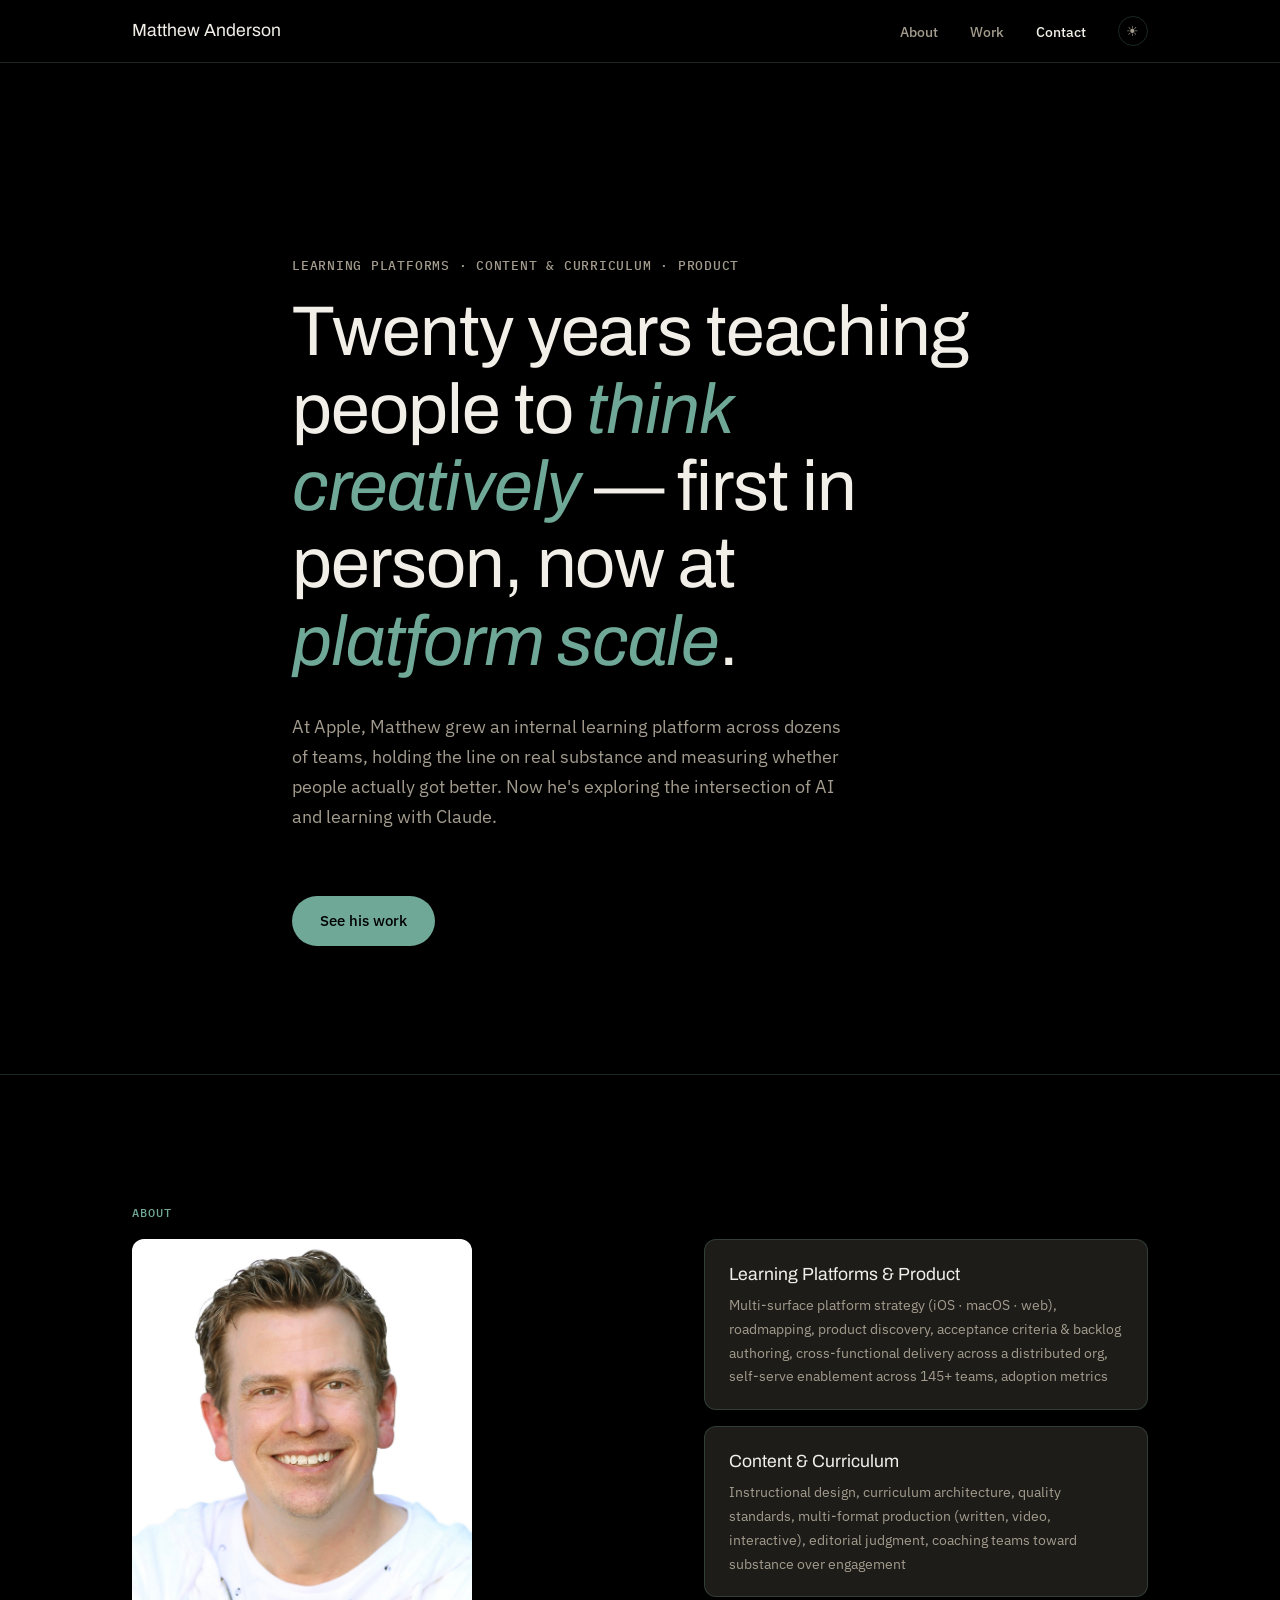
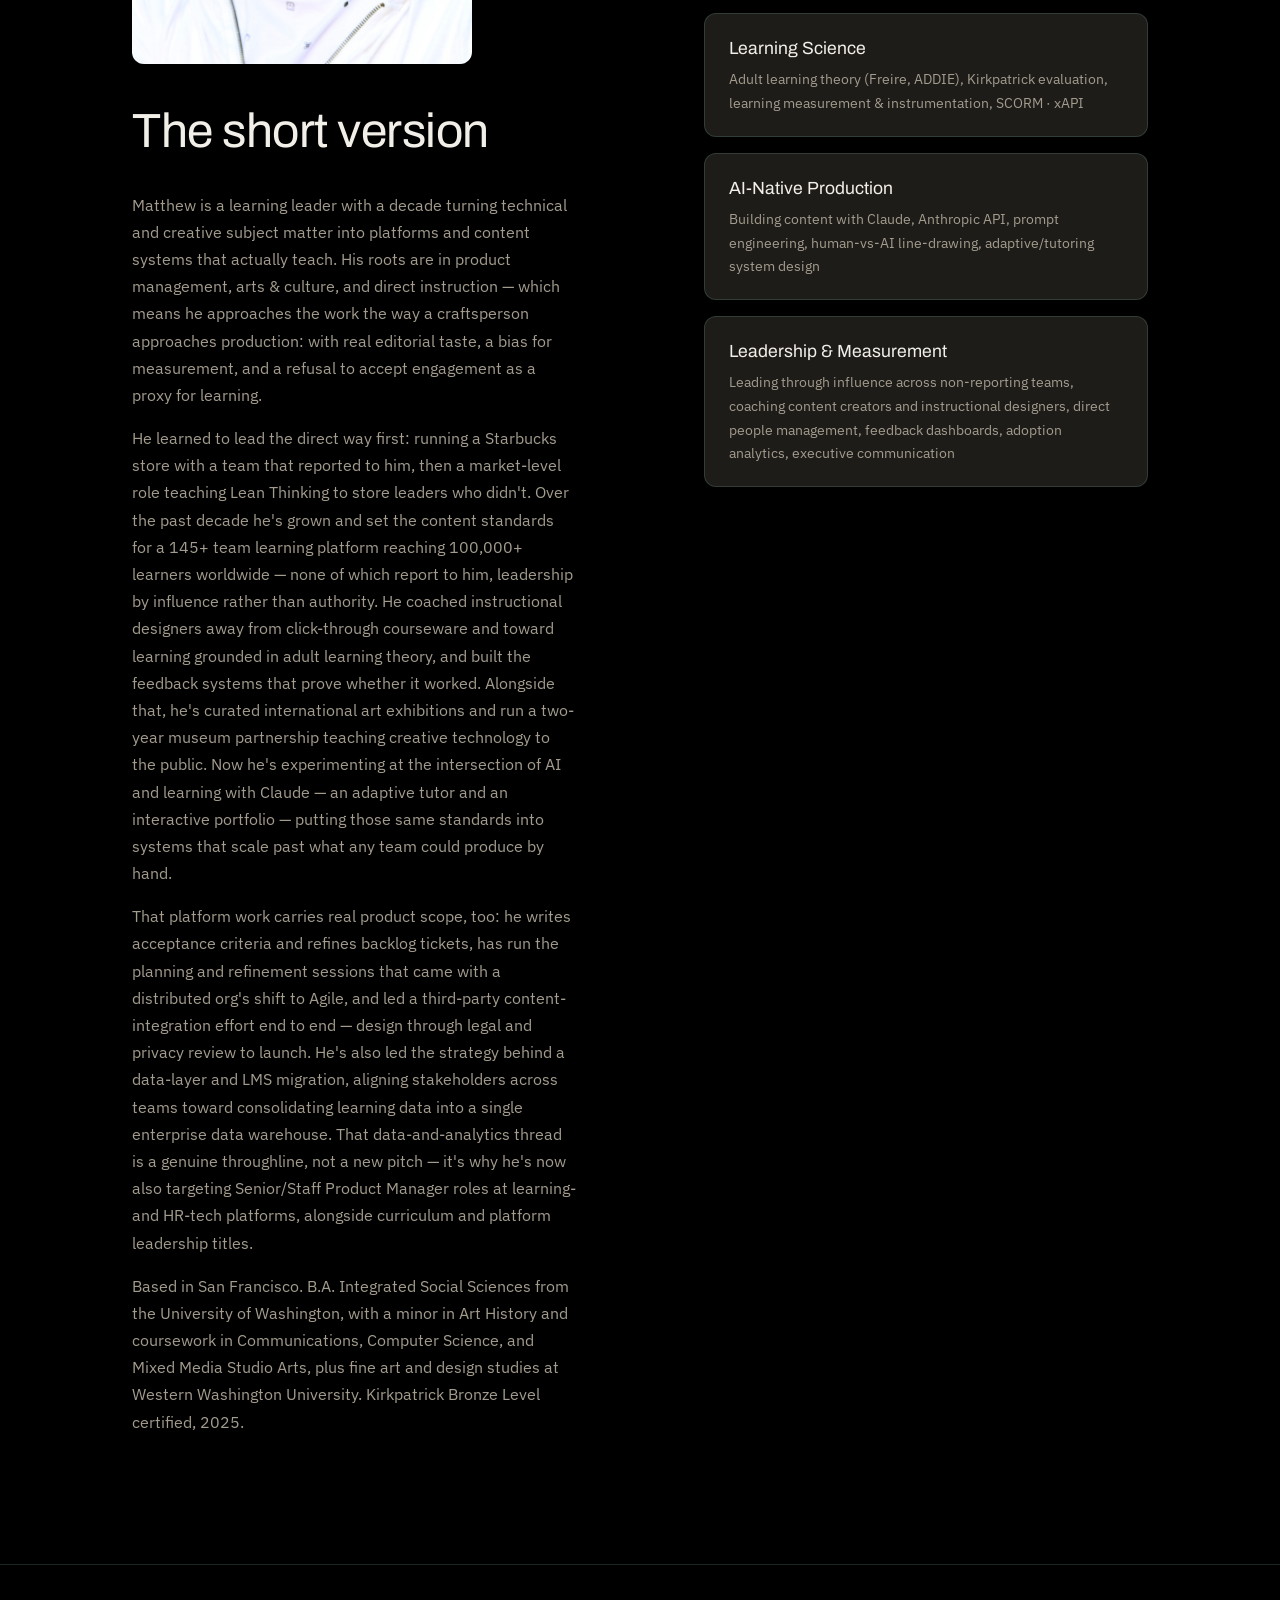
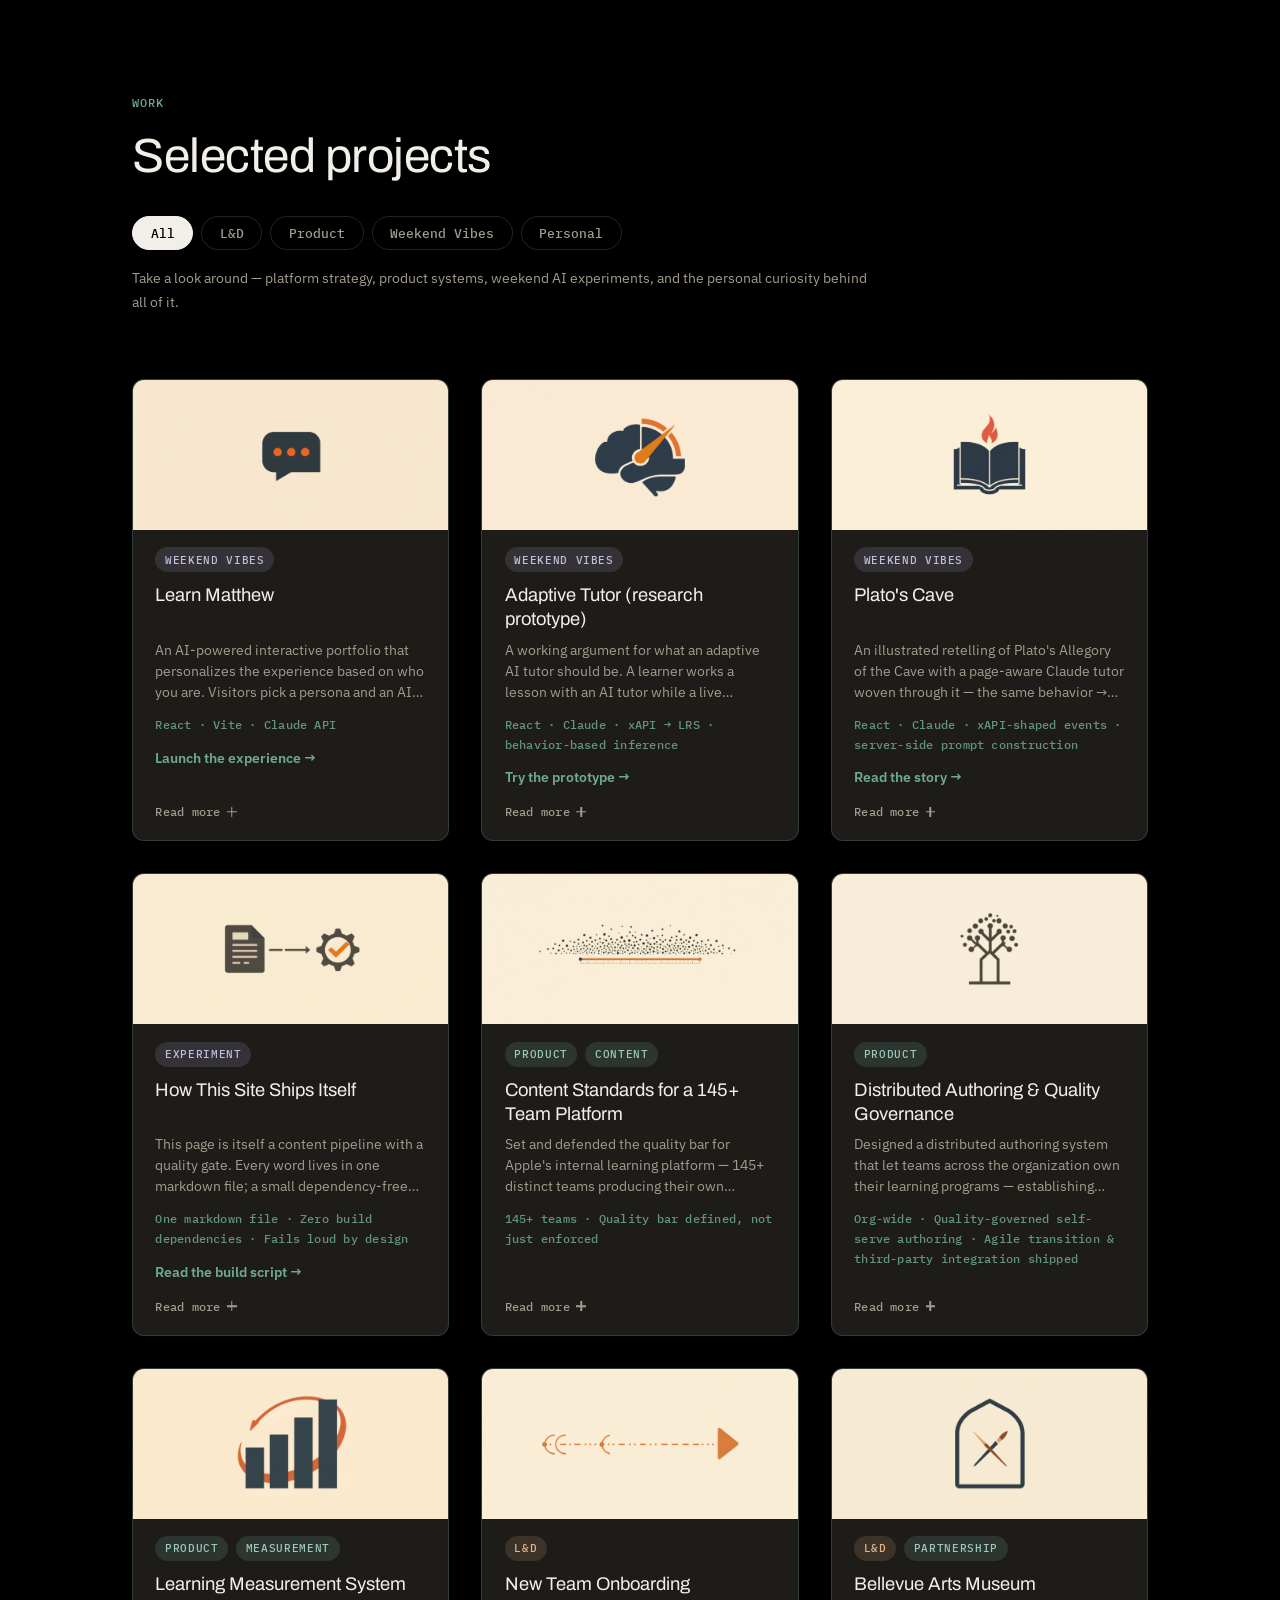
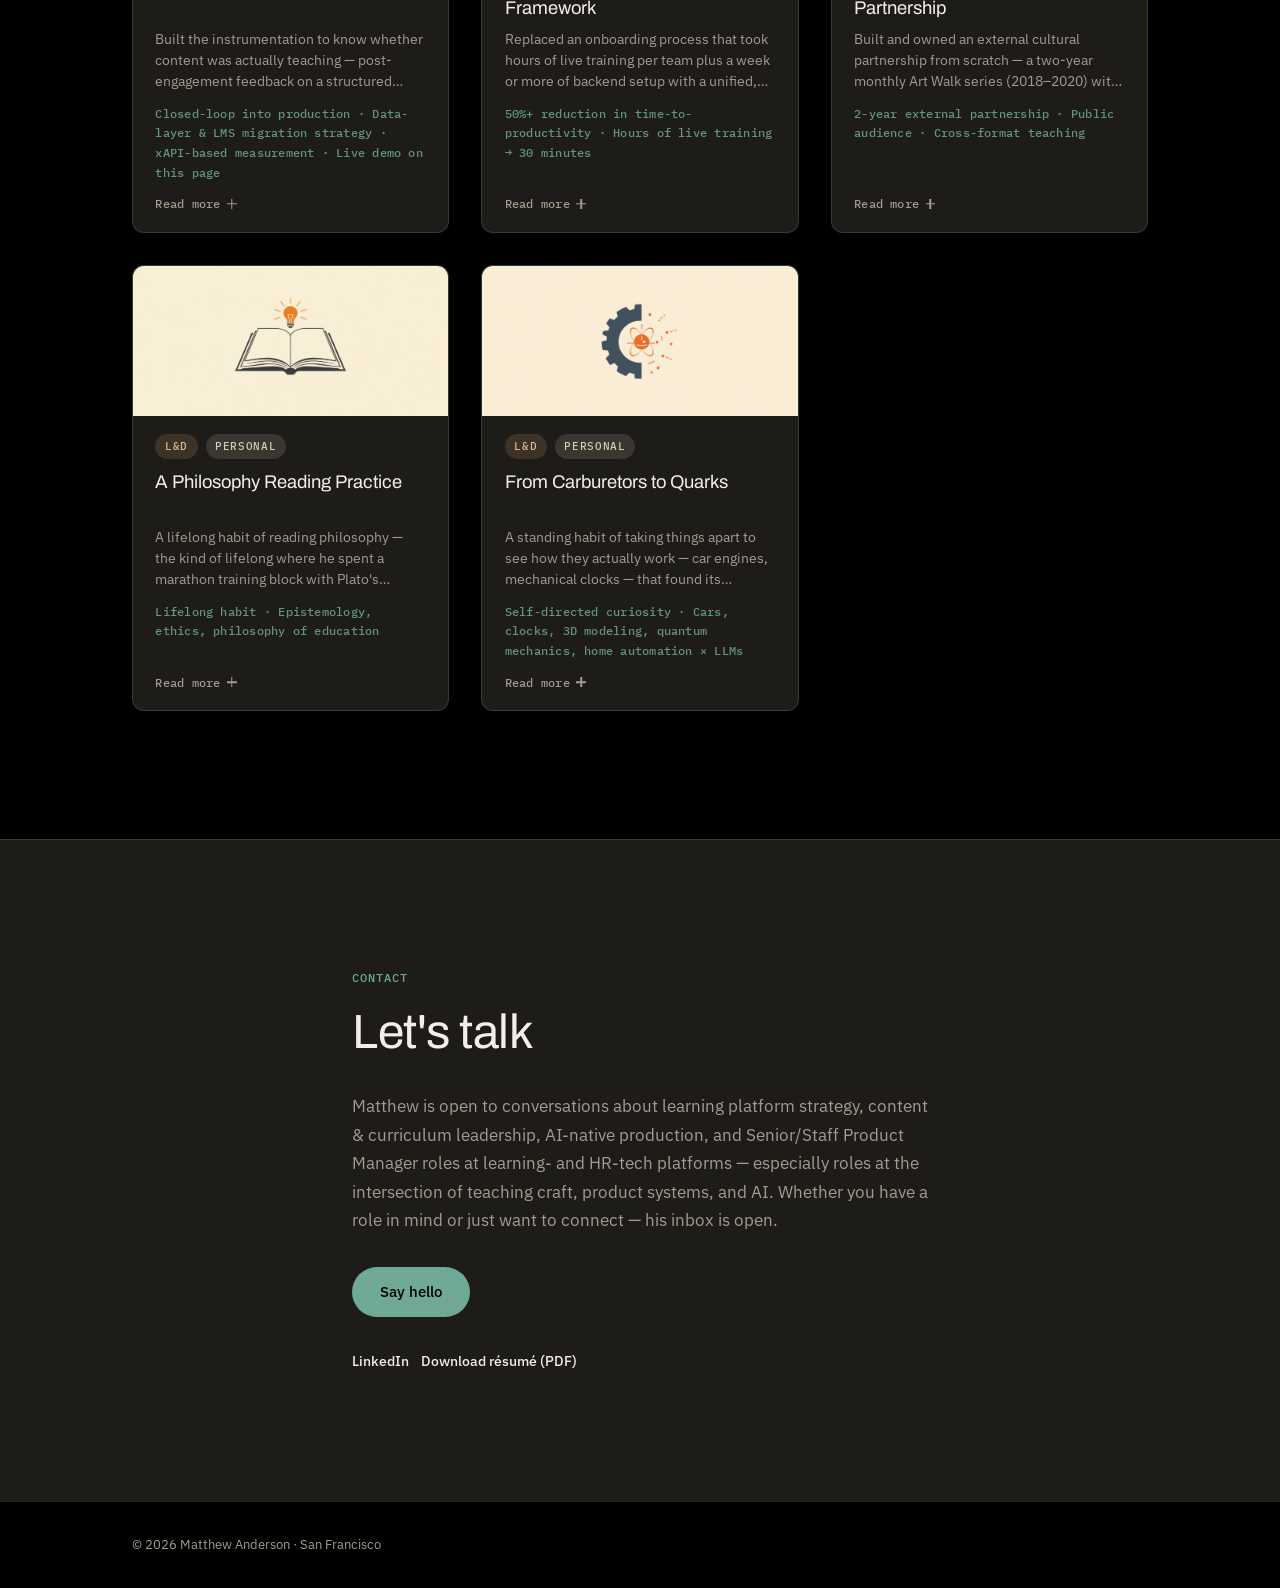
==== index.html @ 6997e735 "Add Product pivot framing and verified performance-review accomplishments to site copy" ====
<!DOCTYPE html>
<!-- GENERATED FILE — do not edit index.html directly. Edit content.md and the build regenerates this. -->
<html lang="en">
<head>
  <meta charset="UTF-8" />
  <meta name="viewport" content="width=device-width, initial-scale=1.0" />
  <title>Matthew Anderson — Learning Platforms &amp; Content Leader</title>
  <meta name="description" content="Portfolio of Matthew Anderson — a learning leader who builds the platforms, content standards, and AI-native systems that make organizational learning actually work, and measures whether people actually got better." />
  <link rel="preconnect" href="https://fonts.googleapis.com" />
  <link rel="preconnect" href="https://fonts.gstatic.com" crossorigin />
  <link href="https://fonts.googleapis.com/css2?family=Archivo:wght@400;700&family=IBM+Plex+Sans:wght@400;500&family=IBM+Plex+Mono:wght@500;600&display=swap" rel="stylesheet" />
  <link rel="stylesheet" href="css/style.css" />
  <script>
    // Blocking, before first paint — avoids a flash of the wrong theme. Dark is
    // the default; only switches to light if the visitor has explicitly chosen it before.
    (function () {
      var saved = localStorage.getItem('theme');
      if (saved === 'light') document.documentElement.setAttribute('data-theme', 'light');
    })();
  </script>
</head>
<body>

  <!-- NAV -->
  <header class="nav-wrapper">
    <nav class="nav container" aria-label="Main navigation">
      <a href="#" class="nav-logo">Matthew Anderson</a>
      <ul class="nav-links" role="list">
        <li><a href="#about">About</a></li>
        <li><a href="#work">Work</a></li>
        <li><a href="#contact">Contact</a></li>
        <li><button type="button" id="theme-toggle" class="theme-toggle" aria-label="Switch to light mode">☀</button></li>
      </ul>
    </nav>
  </header>

  <main>

    <!-- HERO -->
    <section class="hero" aria-labelledby="hero-heading">
      <div class="container hero-inner">
        <p class="hero-eyebrow">Learning Platforms · Content &amp; Curriculum · Product</p>
        <h1 id="hero-heading" class="hero-heading">
          Twenty years teaching people to <em>think creatively</em> — first in person, now at <em>platform scale</em>.
        </h1>
        <p class="hero-sub">
          At Apple, Matthew grew an internal learning platform across dozens of teams, holding the line on real substance and measuring whether people actually got better. Now he's exploring the intersection of AI and learning with Claude.
        </p>
        <a href="#work" class="btn">See his work</a>
      </div>
    </section>

    <!-- ABOUT -->
    <section id="about" class="about" aria-labelledby="about-heading">
      <div class="container">
        <div class="section-label">About</div>
        <div class="about-grid">
          <div class="about-bio">
            <div class="about-photo-wrap">
              <img src="images/headshot.jpg" alt="Matthew Anderson" class="about-photo" />
            </div>
            <h2 id="about-heading" class="section-heading">The short version</h2>
            <p>Matthew is a learning leader with a decade turning technical and creative subject matter into platforms and content systems that actually teach. His roots are in product management, arts &amp; culture, and direct instruction — which means he approaches the work the way a craftsperson approaches production: with real editorial taste, a bias for measurement, and a refusal to accept engagement as a proxy for learning.</p>
            <p>He learned to lead the direct way first: running a Starbucks store with a team that reported to him, then a market-level role teaching Lean Thinking to store leaders who didn't. Over the past decade he's grown and set the content standards for a 145+ team learning platform reaching 100,000+ learners worldwide — none of which report to him, leadership by influence rather than authority. He coached instructional designers away from click-through courseware and toward learning grounded in adult learning theory, and built the feedback systems that prove whether it worked. Alongside that, he's curated international art exhibitions and run a two-year museum partnership teaching creative technology to the public. Now he's experimenting at the intersection of AI and learning with Claude — an adaptive tutor and an interactive portfolio — putting those same standards into systems that scale past what any team could produce by hand.</p>
            <p>That platform work carries real product scope, too: he writes acceptance criteria and refines backlog tickets, has run the planning and refinement sessions that came with a distributed org's shift to Agile, and led a third-party content-integration effort end to end — design through legal and privacy review to launch. He's also led the strategy behind a data-layer and LMS migration, aligning stakeholders across teams toward consolidating learning data into a single enterprise data warehouse. That data-and-analytics thread is a genuine throughline, not a new pitch — it's why he's now also targeting Senior/Staff Product Manager roles at learning- and HR-tech platforms, alongside curriculum and platform leadership titles.</p>
            <p>Based in San Francisco. B.A. Integrated Social Sciences from the University of Washington, with a minor in Art History and coursework in Communications, Computer Science, and Mixed Media Studio Arts, plus fine art and design studies at Western Washington University. Kirkpatrick Bronze Level certified, 2025.</p>
          </div>
          <div class="about-skills">
            <div class="skill-card">
              <h3>Learning Platforms &amp; Product</h3>
              <p>Multi-surface platform strategy (iOS · macOS · web), roadmapping, product discovery, acceptance criteria &amp; backlog authoring, cross-functional delivery across a distributed org, self-serve enablement across 145+ teams, adoption metrics</p>
            </div>
            <div class="skill-card">
              <h3>Content &amp; Curriculum</h3>
              <p>Instructional design, curriculum architecture, quality standards, multi-format production (written, video, interactive), editorial judgment, coaching teams toward substance over engagement</p>
            </div>
            <div class="skill-card">
              <h3>Learning Science</h3>
              <p>Adult learning theory (Freire, ADDIE), Kirkpatrick evaluation, learning measurement &amp; instrumentation, SCORM · xAPI</p>
            </div>
            <div class="skill-card">
              <h3>AI-Native Production</h3>
              <p>Building content with Claude, Anthropic API, prompt engineering, human-vs-AI line-drawing, adaptive/tutoring system design</p>
            </div>
            <div class="skill-card">
              <h3>Leadership &amp; Measurement</h3>
              <p>Leading through influence across non-reporting teams, coaching content creators and instructional designers, direct people management, feedback dashboards, adoption analytics, executive communication</p>
            </div>
          </div>
        </div>
      </div>
    </section>

    <!-- WORK -->
    <section id="work" class="work" aria-labelledby="work-heading">
      <div class="container">
        <div class="section-label">Work</div>
        <h2 id="work-heading" class="section-heading">Selected projects</h2>

        <div class="work-filters" role="tablist" aria-label="Filter projects by category">
          <button class="filter-btn active" role="tab" aria-selected="true" data-filter="all" data-blurb="Take a look around — platform strategy, product systems, weekend AI experiments, and the personal curiosity behind all of it.">All</button>
          <button class="filter-btn" role="tab" aria-selected="false" data-filter="ld" data-blurb="Programs built to teach real people — onboarding systems, community partnerships, and hands-on public education.">L&amp;D</button>
          <button class="filter-btn" role="tab" aria-selected="false" data-filter="product" data-blurb="The systems behind the platform — quality standards, distributed authoring, the data strategy underneath it, and the measurement that proves it's working.">Product</button>
          <button class="filter-btn" role="tab" aria-selected="false" data-filter="experiments" data-blurb="Vibe coding on the weekend with Claude — an adaptive tutor, an AI-guided portfolio, an illustrated philosophy lesson, and the pipeline that ships this very site.">Weekend Vibes</button>
          <button class="filter-btn" role="tab" aria-selected="false" data-filter="personal" data-blurb="Philosophy reading, mechanical curiosity, and the questions Matthew chases on his own time — no professional agenda required.">Personal</button>
        </div>

        <p class="work-filter-blurb" id="work-filter-blurb" aria-live="polite">Take a look around — platform strategy, product systems, weekend AI experiments, and the personal curiosity behind all of it.</p>

        <div class="work-grid" id="work-grid">

          <article class="project-card" data-category="experiments">
            <div class="project-thumb" aria-hidden="true"><img src="images/learn-matthew.png" alt="" /></div>
            <div class="project-info">
              <div class="project-tags">
                <span class="tag tag--experiments">Weekend Vibes</span>
              </div>
              <h3 class="project-title">Learn Matthew</h3>
              <p class="project-desc">An AI-powered interactive portfolio that personalizes the experience based on who you are. Visitors pick a persona and an AI guide walks them through his work — revealing content modules through conversation, not a fixed page layout.</p>
              <span class="project-stat">React · Vite · Claude API</span>
                <a class="project-link" href="https://learn-matthew-ai.vercel.app" target="_blank" rel="noopener noreferrer">Launch the experience →</a>
              <button class="project-toggle" type="button" aria-haspopup="dialog">
                <span class="project-toggle-label">Read more</span>
                <span class="project-toggle-icon" aria-hidden="true"></span>
              </button>
              <div class="project-more" hidden>
                <p>Built as an argument, not just a demo: that personalization doesn't require harvesting personal data. Visitors choose a persona and a Claude-powered guide adapts tone and depth accordingly, while every interaction is logged as anonymous xAPI statements — the same measurement discipline he brings to L&amp;D, pointed at his own portfolio this time. React front end, a serverless API streaming Claude responses, Claude as production partner throughout.</p>
                <a class="project-link" href="https://learn-matthew-ai.vercel.app" target="_blank" rel="noopener noreferrer">Launch the experience →</a>
              </div>
            </div>
          </article>

          <article class="project-card" data-category="experiments">
            <div class="project-thumb" aria-hidden="true"><img src="images/adaptive-tutor.png" alt="" /></div>
            <div class="project-info">
              <div class="project-tags">
                <span class="tag tag--experiments">Weekend Vibes</span>
              </div>
              <h3 class="project-title">Adaptive Tutor (research prototype)</h3>
              <p class="project-desc">A working argument for what an adaptive AI tutor should be. A learner works a lesson with an AI tutor while a live inspector shows the whole pipeline — behavior → xAPI → inferred state → adaptation — with every inference shown honestly, including its confidence (capped below 100% on purpose) and what drove it. The learner can see, contest, and override what the system infers.</p>
              <span class="project-stat">React · Claude · xAPI → LRS · behavior-based inference</span>
                <a class="project-link" href="https://adaptive-tutor-ruddy.vercel.app" target="_blank" rel="noopener noreferrer">Try the prototype →</a>
              <button class="project-toggle" type="button" aria-haspopup="dialog">
                <span class="project-toggle-label">Read more</span>
                <span class="project-toggle-icon" aria-hidden="true"></span>
              </button>
              <div class="project-more" hidden>
                <p>The core design bet: an adaptive system should never assert more confidence than its evidence supports, and the learner should always be able to see and challenge its reasoning. The live inspector shows the exact behavioral signals — pacing, hesitation, review patterns — that produced each inferred state, before any adaptation happens. Built solo with Claude as production partner across the full stack: React front end, an xAPI event pipeline into a Learning Record Store, and an inference layer translating raw behavior into pedagogical decisions.</p>
                <p>Building the prototype opened onto a bigger thesis: most "adaptive" tutors reset with every session. The interesting problem, especially for corporate L&amp;D, is a <strong>persistent adaptive tutor</strong> — a learner-tutor relationship that builds a profile over time instead of starting cold each time someone opens it. That thesis split into three research threads he's kept developing past the prototype itself.</p>
                <p><strong>Thread A — Persistent Adaptive Tutor.</strong> Cognitive load is the easier half to infer: pacing, error rates, time-to-completion, how often someone asks for clarification. The harder half is behavioral and contextual — when a person learns best, whether they need a concrete example before an abstraction or the reverse, whether they thrive on productive struggle or get frustrated by it. That's the same territory Josh Bersin's Dynamic Enablement model points at, and it's where a persistent profile actually earns its keep.</p>
                <p><strong>Thread B — Privacy-Preserving Adaptive Tutoring.</strong> Enterprise data-minimization policy is a real design constraint, not a footnote: a tutor built for a corporate context has to infer learning style and cognitive load from implicit behavioral signals, with minimal explicit data collection. Most of the literature treats privacy and personalization as a trade-off to be balanced — he'd argue that's a genuine research gap, not a settled question. The technical path runs through federated learning (FedProx has shown gains over FedAvg specifically on heterogeneous student data), differential privacy, on-device data locality, and explainability techniques that keep the inference auditable instead of opaque.</p>
                <p><strong>Thread C — Intent-Aware Learning Design.</strong> Not every question deserves the same kind of answer. Sometimes a learner needs a fast, direct answer to finish a task under deadline pressure; sometimes what they actually need is for the knowledge to stick. The system distinguishes a direct-answer mode from a retrieval-practice mode, and flags when a pattern of repeated quick-answer requests might itself be the signal that deeper learning — not just task completion — is what's needed.</p>
                <p>Supporting research runs alongside all three threads: NSF-funded work out of AI-ALOE at Georgia Tech, RCT evidence that AI tutoring can outperform traditional instruction in some studies, and federated learning as the concrete technical path for the privacy-preserving angle.</p>
                <a class="project-link" href="https://adaptive-tutor-ruddy.vercel.app" target="_blank" rel="noopener noreferrer">Try the prototype →</a>
              </div>
            </div>
          </article>

          <article class="project-card" data-category="experiments">
            <div class="project-thumb" aria-hidden="true"><img src="images/plato-cave-tutor.png" alt="" /></div>
            <div class="project-info">
              <div class="project-tags">
                <span class="tag tag--experiments">Weekend Vibes</span>
              </div>
              <h3 class="project-title">Plato's Cave</h3>
              <p class="project-desc">An illustrated retelling of Plato's Allegory of the Cave with a page-aware Claude tutor woven through it — the same behavior → xAPI → inference → adaptation loop as the Adaptive Tutor prototype, applied to an actual philosophy lesson instead of a research demo.</p>
              <span class="project-stat">React · Claude · xAPI-shaped events · server-side prompt construction</span>
                <a class="project-link" href="https://plato-cave-tutor.vercel.app" target="_blank" rel="noopener noreferrer">Read the story →</a>
              <button class="project-toggle" type="button" aria-haspopup="dialog">
                <span class="project-toggle-label">Read more</span>
                <span class="project-toggle-icon" aria-hidden="true"></span>
              </button>
              <div class="project-more" hidden>
                <p>Where the Adaptive Tutor prototype proved the architecture, this is the architecture put to real content: ten illustrated pages, in-story prompts, and a discussion phase that evaluates the learner's own reading against a rubric — not a quiz, a Socratic companion. The system prompt is built server-side from the learner's page, mode, and intent rather than trusting the client with free-form prompt text, so the tutor endpoint can only ever produce this lesson, nothing else.</p>
                <a class="project-link" href="https://plato-cave-tutor.vercel.app" target="_blank" rel="noopener noreferrer">Read the story →</a>
              </div>
            </div>
          </article>

          <article class="project-card" data-category="experiments">
            <div class="project-thumb" aria-hidden="true"><img src="images/site-pipeline.png" alt="" /></div>
            <div class="project-info">
              <div class="project-tags">
                <span class="tag tag--experiments">Experiment</span>
              </div>
              <h3 class="project-title">How This Site Ships Itself</h3>
              <p class="project-desc">This page is itself a content pipeline with a quality gate. Every word lives in one markdown file; a small dependency-free Node script builds it into the page and refuses to ship if anything's broken — it lists the exact unfilled tokens and exits, instead of failing silently.</p>
              <span class="project-stat">One markdown file · Zero build dependencies · Fails loud by design</span>
                <a class="project-link" href="https://github.com/bebaboba/learn-matthew/blob/main/build.js" target="_blank" rel="noopener noreferrer">Read the build script →</a>
              <button class="project-toggle" type="button" aria-haspopup="dialog">
                <span class="project-toggle-label">Read more</span>
                <span class="project-toggle-icon" aria-hidden="true"></span>
              </button>
              <div class="project-more" hidden>
                <p>All of the copy here lives in a single file, content.md, in a tiny key:value format anyone could edit. A build script — plain Node, built-in modules only, zero npm packages — parses it and fills a template to produce the page, and the generated HTML is never touched by hand. A GitHub Action rebuilds it on every push that changes the content, template, or script, so the source and the live site can't drift apart. Editing the site is editing markdown.</p>
                <p>The design decision that matters most is the failure mode. After the build fills the template, it scans the output for any token it failed to replace — the fingerprint of a typo in the content or the template — and if it finds one, it prints the exact list and refuses to build. That was the deliberate middle path: not a heavyweight CMS, not a "just don't typo it" honor system, but a lightweight pipeline with a loud quality gate. It's the same instinct as the content standards and measurement systems elsewhere on this page, scaled down to a personal site — if content is going to be edited safely, by other people or by future Matthew, the system has to catch mistakes before readers do.</p>
                <a class="project-link" href="https://github.com/bebaboba/learn-matthew/blob/main/build.js" target="_blank" rel="noopener noreferrer">Read the build script →</a>
              </div>
            </div>
          </article>

          <article class="project-card" data-category="product">
            <div class="project-thumb" aria-hidden="true"><img src="images/learning-platform.png" alt="" /></div>
            <div class="project-info">
              <div class="project-tags">
                <span class="tag tag--product">Product</span>
                <span class="tag tag--product">Content</span>
              </div>
              <h3 class="project-title">Content Standards for a 145+ Team Platform</h3>
              <p class="project-desc">Set and defended the quality bar for Apple's internal learning platform — 145+ distinct teams producing their own learning. Defined what "great" meant precisely enough that teams could hit it without him in the room, and coached instructional designers away from click-through, compliance-style courseware toward learning grounded in adult learning theory.</p>
              <span class="project-stat">145+ teams · Quality bar defined, not just enforced</span>
              <button class="project-toggle" type="button" aria-haspopup="dialog">
                <span class="project-toggle-label">Read more</span>
                <span class="project-toggle-icon" aria-hidden="true"></span>
              </button>
              <div class="project-more" hidden>
                <p>The standard wasn't a style guide — it was a small set of testable questions any team could ask before publishing, like whether the content respects the learner's time and whether anyone could actually measure if it worked. Teams that could answer those honestly got out of his way; teams that couldn't got coaching, not a rejection. That's the difference between governing quality and just gatekeeping it.</p>
                <p>Some of that coaching went past editorial notes and into the tools themselves — a multi-session training series he ran taught instructional designers custom CSS and HTML so they could shape content design directly, not just prose. It's the kind of feedback that earned him a reputation for pursuing "product excellence without overcomplicating user flows," and for giving notes — fearlessly, by one colleague's account — that made the work better even when they weren't easy to hear.</p>
              </div>
            </div>
          </article>

          <article class="project-card" data-category="product">
            <div class="project-thumb" aria-hidden="true"><img src="images/authoring-model.png" alt="" /></div>
            <div class="project-info">
              <div class="project-tags">
                <span class="tag tag--product">Product</span>
              </div>
              <h3 class="project-title">Distributed Authoring &amp; Quality Governance</h3>
              <p class="project-desc">Designed a distributed authoring system that let teams across the organization own their learning programs — establishing content standards, editorial review, and instructional guardrails so self-service scale didn't come at the cost of learning integrity. Speed without quality isn't adoption; it's clutter.</p>
              <span class="project-stat">Org-wide · Quality-governed self-serve authoring · Agile transition &amp; third-party integration shipped</span>
              <button class="project-toggle" type="button" aria-haspopup="dialog">
                <span class="project-toggle-label">Read more</span>
                <span class="project-toggle-icon" aria-hidden="true"></span>
              </button>
              <div class="project-more" hidden>
                <p>Self-serve only works if "good enough to publish" means the same thing to everyone doing the publishing. The system paired lightweight editorial review with clear authoring guardrails so teams could move at their own pace without the platform turning into a pile of unreviewed content. The goal was never to slow teams down — it was to make the fast path and the good path the same path.</p>
                <p>Some of that governance work meant translating messier real-world process into the standard, too — writing acceptance criteria and refining backlog tickets, and running the refinement and planning sessions that came with the platform team's shift to Agile, including the forming-storming-norming arc that shift brought to a distributed org. He also led a third-party content-integration effort end to end — design through legal and privacy review to launch — proving the governance model held up against an external platform, not just internally authored content.</p>
              </div>
            </div>
          </article>

          <article class="project-card" data-category="product">
            <div class="project-thumb" aria-hidden="true"><img src="images/learning-data.png" alt="" /></div>
            <div class="project-info">
              <div class="project-tags">
                <span class="tag tag--product">Product</span>
                <span class="tag tag--product">Measurement</span>
              </div>
              <h3 class="project-title">Learning Measurement System</h3>
              <p class="project-desc">Built the instrumentation to know whether content was actually teaching — post-engagement feedback on a structured cadence, aggregated into a dashboard alongside adoption and support signals — and closed the loop by feeding results back into what got made next. Measurement that changed the content, not decoration on top of it. Later led the strategy behind a data-layer and LMS migration toward a single enterprise data warehouse for learning data.</p>
              <span class="project-stat">Closed-loop into production · Data-layer &amp; LMS migration strategy · xAPI-based measurement · Live demo on this page</span>
              <button class="project-toggle" type="button" aria-haspopup="dialog">
                <span class="project-toggle-label">Read more</span>
                <span class="project-toggle-icon" aria-hidden="true"></span>
              </button>
              <div class="project-more" hidden>
                <p>The dashboard itself was never the point — the loop was. Feedback rolled up alongside adoption and support signals on a regular cadence, then went back to the teams that made the content and into what got built next. Content that scored well on completion but poorly on "did this actually help" was a signal to redesign, not a metric to celebrate.</p>
                <p>That same instinct scaled up into a bigger initiative: leading the strategy behind a data-layer and LMS migration, aligning stakeholders across teams toward consolidating learning data into a single enterprise data warehouse. A colleague later credited a set of his slides with "effectively communicating the vision of consolidating learning data" org-wide — the same measurement discipline, aimed at the data layer itself rather than just the dashboard on top of it. He's brought that same research-through-delivery approach to a manager-facing dashboard, owning it end to end, and to UX research that directly shaped a shipped platform capability for tracking skills and proficiency levels.</p>
                <p>That same measurement discipline is what this site demonstrates in miniature. Every visitor interaction here is logged as anonymous xAPI statements to a live Learning Record Store and read back onto the page in the Live insights section below — the same feedback loop, small enough to watch run in real time.</p>
              </div>
            </div>
          </article>

          <article class="project-card" data-category="ld">
            <div class="project-thumb" aria-hidden="true"><img src="images/onboarding-framework.png" alt="" /></div>
            <div class="project-info">
              <div class="project-tags">
                <span class="tag tag--ld">L&amp;D</span>
              </div>
              <h3 class="project-title">New Team Onboarding Framework</h3>
              <p class="project-desc">Replaced an onboarding process that took hours of live training per team plus a week or more of backend setup with a unified, self-serve experience — driving a 50%+ reduction in time-to-productivity for newly onboarded teams across the platform.</p>
              <span class="project-stat">50%+ reduction in time-to-productivity · Hours of live training → 30 minutes</span>
              <button class="project-toggle" type="button" aria-haspopup="dialog">
                <span class="project-toggle-label">Read more</span>
                <span class="project-toggle-icon" aria-hidden="true"></span>
              </button>
              <div class="project-more" hidden>
                <p>The old process was white-glove by brute force: several hours of live, one-on-one training walking each new provider through the system, while the backend onboarding ran at least a week in parallel. The replacement made the entire path self-service, anchored to weekly office hours, with a single 30-minute one-to-one preserved for each new team — the white-glove touch kept where it earns its keep, not spread across the whole process.</p>
                <p>The other deliberate move: from day one, new teams are pointed at each other and at the more experienced members of the community, so the platform team stopped being the only place answers lived. Front-loading the standards and platform mechanics meant teams spent their early weeks building content, not discovering the system by trial and error.</p>
              </div>
            </div>
          </article>

          <article class="project-card" data-category="ld">
            <div class="project-thumb" aria-hidden="true"><img src="images/market-training.png" alt="" /></div>
            <div class="project-info">
              <div class="project-tags">
                <span class="tag tag--ld">L&amp;D</span>
                <span class="tag tag--product">Partnership</span>
              </div>
              <h3 class="project-title">Bellevue Arts Museum Partnership</h3>
              <p class="project-desc">Built and owned an external cultural partnership from scratch — a two-year monthly Art Walk series (2018–2020) with the Bellevue Arts Museum. Planned each session and led public groups who drew, sketched, and photographed the collection using Apple technology, translating technical skills into creative practice for a general audience. New audiences for the museum, hands-on creative learning for participants, ended only by COVID.</p>
              <span class="project-stat">2-year external partnership · Public audience · Cross-format teaching</span>
              <button class="project-toggle" type="button" aria-haspopup="dialog">
                <span class="project-toggle-label">Read more</span>
                <span class="project-toggle-icon" aria-hidden="true"></span>
              </button>
              <div class="project-more" hidden>
                <p>What started as a one-off session turned into two years of monthly programming because the format worked — give people real tools and real art, get out of the way, and let looking closely turn into making something. It's the same instinct behind everything else on this page — the best teaching moments are the ones where the "teacher" mostly sets up the conditions and steps back.</p>
              </div>
            </div>
          </article>

          <article class="project-card" data-category="personal">
            <div class="project-thumb" aria-hidden="true"><img src="images/consolidation.png" alt="" /></div>
            <div class="project-info">
              <div class="project-tags">
                <span class="tag tag--ld">L&amp;D</span>
                <span class="tag tag--personal">Personal</span>
              </div>
              <h3 class="project-title">A Philosophy Reading Practice</h3>
              <p class="project-desc">A lifelong habit of reading philosophy — the kind of lifelong where he spent a marathon training block with Plato's Republic in his ears. Epistemology, ethics, philosophy of education: not for credential, but because it's the actual root of how he thinks about teaching. Freire's line between education as the practice of freedom and the "banking model" that deposits information into passive recipients isn't classroom theory he picked up for a job; it's what he reaches for on his own time, unassigned.</p>
              <span class="project-stat">Lifelong habit · Epistemology, ethics, philosophy of education</span>
              <button class="project-toggle" type="button" aria-haspopup="dialog">
                <span class="project-toggle-label">Read more</span>
                <span class="project-toggle-icon" aria-hidden="true"></span>
              </button>
              <div class="project-more" hidden>
                <p>Epistemology in particular — the question of how we actually know something, versus how we merely feel confident about it — turns out to be the same question underneath most of his measurement work. A completion rate tells you someone finished; it doesn't tell you they understood. The marathon detail is the tell here: nobody assigns the Republic to a training plan. Reading philosophy for its own sake, with no professional agenda, is what keeps that distinction sharp instead of theoretical.</p>
                <p>That reading habit showed up at work too: he led Apple's worldwide rollout of training on the philosophical considerations of AI, built to be accessible to every employee rather than gated behind technical teams — the rare case where the unassigned reading turned out to be exactly the preparation the job needed.</p>
              </div>
            </div>
          </article>

          <article class="project-card" data-category="personal">
            <div class="project-thumb" aria-hidden="true"><img src="images/certification.png" alt="" /></div>
            <div class="project-info">
              <div class="project-tags">
                <span class="tag tag--ld">L&amp;D</span>
                <span class="tag tag--personal">Personal</span>
              </div>
              <h3 class="project-title">From Carburetors to Quarks</h3>
              <p class="project-desc">A standing habit of taking things apart to see how they actually work — car engines, mechanical clocks — that found its steepest test yet in quantum mechanics during the pandemic. Same itch, different scale. Lately it runs the other direction too: 3D-modeling his own prints, and watching home automation start to absorb LLMs.</p>
              <span class="project-stat">Self-directed curiosity · Cars, clocks, 3D modeling, quantum mechanics, home automation × LLMs</span>
              <button class="project-toggle" type="button" aria-haspopup="dialog">
                <span class="project-toggle-label">Read more</span>
                <span class="project-toggle-icon" aria-hidden="true"></span>
              </button>
              <div class="project-more" hidden>
                <p>The pull was never really about physics specifically — it's wanting to know how the thing in front of him works, whether that's a combustion engine, a watch movement, or one of his own 3D prints warping off the bed until he figures out why. Quantum mechanics was just the hardest version of that same question, and the best test case yet for explaining something genuinely hard well.</p>
                <p>What kept him in it was watching great science communicators solve the exact problem he solves for a living: making complex ideas stick. His favorites — <a href="https://www.youtube.com/c/pbsspacetime" target="_blank" rel="noopener noreferrer">Space Time</a>, <a href="https://www.youtube.com/channel/UCsXVk37bltHxD1rDPwtNM8Q" target="_blank" rel="noopener noreferrer">Kurzgesagt</a>, and <a href="https://www.youtube.com/@ScienceClicEN" target="_blank" rel="noopener noreferrer">ScienceClic</a> — all lean on the same trick: ground the physics in the history of how the thinking evolved, and keep the confusion and awe in instead of editing it out.</p>
                <p>The pattern he keeps noticing across the channels he returns to: they don't sand the confusion out of the story. They show you the specific historical moment where people were genuinely stuck, let you feel the size of the problem, and only then hand you the resolution. Understanding sticks better once you've felt the weight of the question it's answering — the same argument he'd make for teaching almost anything else, not just physics.</p>
                <p>The newest version of the itch is home automation, right at the point where it's starting to absorb LLMs. A house that used to run on if-this-then-that rules is starting to run on models that reason about what you probably want, and he's tinkering with that shift at home — the first hobby that's converged with what he does for a living.</p>
              </div>
            </div>
          </article>

        </div>
      </div>
    </section>

    <!-- INSIGHTS -->
    <section id="insights-section" class="insights-section" aria-labelledby="insights-heading">
      <div class="container">
        <div class="section-label">Live insights</div>
        <h2 id="insights-heading" class="section-heading">This page runs on xAPI</h2>
        <p class="insights-intro">
          Every interaction here is recorded as anonymous xAPI statements to a Learning Record Store, then read back and shown below — a working demonstration of the measurement discipline he brings to content: instrument it, and let the data change what you build next. No personal data is collected; just anonymous, aggregate signals.
        </p>
        <div id="insights" class="insights" aria-live="polite"></div>
        <p class="insights-caption">Powered by xAPI · anonymous, aggregate data only · refreshes live</p>

        <div class="course-feedback-label">Course feedback</div>
        <p class="insights-intro course-feedback-intro">Same discipline, pointed at the AI projects themselves. Adaptive Tutor and Plato's Cave both report anonymous behavioral signals back here — which parts of the lesson people breeze through, and which ones generate the most hints, retries, or questions. Closing the loop on his own content, not just other people's.</p>
        <div id="course-feedback" class="course-feedback" aria-live="polite"></div>
      </div>
    </section>

    <!-- CONTACT -->
    <section id="contact" class="contact" aria-labelledby="contact-heading">
      <div class="container contact-inner">
        <div class="section-label">Contact</div>
        <h2 id="contact-heading" class="section-heading">Let's talk</h2>
        <p class="contact-sub">
          Matthew is open to conversations about learning platform strategy, content &amp; curriculum leadership, AI-native production, and Senior/Staff Product Manager roles at learning- and HR-tech platforms — especially roles at the intersection of teaching craft, product systems, and AI. Whether you have a role in mind or just want to connect — his inbox is open.
        </p>
        <a href="mailto:matthewsfo@gmail.com" class="btn">Say hello</a>
        <div class="contact-links">
          <a href="https://linkedin.com/in/picocat" target="_blank" rel="noopener noreferrer">LinkedIn</a>
          <a href="Matthew_Anderson_Resume.pdf" download>Download résumé (PDF)</a>
        </div>
      </div>
    </section>

  </main>

  <footer class="footer">
    <div class="container">
      <p>© <span id="year"></span> Matthew Anderson · San Francisco</p>
    </div>
  </footer>

  <!-- Work card detail overlay -->
  <div class="project-overlay" id="project-overlay" hidden>
    <div class="project-overlay-backdrop" data-overlay-close></div>
    <div class="project-overlay-panel" role="dialog" aria-modal="true" aria-labelledby="overlay-title">
      <button class="project-overlay-close" type="button" aria-label="Close" data-overlay-close>&times;</button>
      <div class="project-overlay-tags" id="overlay-tags"></div>
      <h3 class="project-overlay-title" id="overlay-title"></h3>
      <div class="project-overlay-body" id="overlay-body"></div>
    </div>
  </div>

  <script src="js/main.js"></script>
  <script src="js/track.js"></script>
  <script src="js/insights.js"></script>
  <script src="js/course-feedback.js"></script>
</body>
</html>
---- css/style.css ----
/* ─── Custom properties ────────────────────────────────────── */
/* Confidence Interval: dark is the default (matches the Adaptive Tutor's own
   visual language — inference shown honestly, confidence never overstated).
   Both modes are WCAG AA-verified, not eyeballed — see design-explorer notes. */
:root {
  --color-bg:           #000000;
  --color-surface:      #1E1C19;
  --color-surface-alt:  #29261F;
  --color-text:         #F2EFE9;
  --color-muted:        #A39C8E;
  --color-accent:       #6fa896;
  --color-accent-hover: #5c9483;
  --color-accent-light: rgba(111,168,150,0.14);
  --color-accent2:      #C8956C;
  --color-accent2-hover:#B37E56;
  --color-border:       rgba(111,168,150,0.24);

  --tag-ld-bg: #3D3228;          --tag-ld-text: #E6B78F;
  --tag-product-bg: #2D3530;     --tag-product-text: #9BC9BA;
  --tag-experiments-bg: #353237; --tag-experiments-text: #C2BEE0;
  --tag-personal-bg: #3A3630;    --tag-personal-text: #D6CDB8;

  --font-display: 'Archivo', system-ui, sans-serif;
  --font-sans:    'IBM Plex Sans', system-ui, sans-serif;
  --font-mono:    'IBM Plex Mono', 'JetBrains Mono', ui-monospace, monospace;

  --space-xs:  0.5rem;
  --space-sm:  1rem;
  --space-md:  2rem;
  --space-lg:  4rem;
  --space-xl:  8rem;

  --radius-sm: 6px;
  --radius-md: 12px;

  --transition: 200ms ease;

  --max-width: 1080px;
}

/* Light mode — same hues as dark, recalibrated for a white ground, not a filter. */
[data-theme="light"] {
  --color-bg:           #FFFFFF;
  --color-surface:      #F7F5F0;
  --color-surface-alt:  #EFEBE1;
  --color-text:         #1C1A16;
  --color-muted:        #6B6558;
  --color-accent:       #49796A;
  --color-accent-hover: #3D6B5D;
  --color-accent-light: rgba(73,121,106,0.12);
  --color-accent2:      #8D5C35;
  --color-accent2-hover:#7A4E2B;
  --color-border:       #E5E1D5;

  --tag-ld-bg: #E6DED4;          --tag-ld-text: #7A4E2B;
  --tag-product-bg: #DDE1DB;     --tag-product-text: #3D6659;
  --tag-experiments-bg: #E1DFE0; --tag-experiments-text: #5A5580;
  --tag-personal-bg: #E3E0D9;    --tag-personal-text: #6B6249;
}

/* ─── Reset ─────────────────────────────────────────────────── */
*, *::before, *::after { box-sizing: border-box; margin: 0; padding: 0; }

html { scroll-behavior: smooth; }

body {
  font-family: var(--font-sans);
  font-size: 1rem;
  line-height: 1.7;
  color: var(--color-text);
  background: var(--color-bg);
  -webkit-font-smoothing: antialiased;
  transition: background var(--transition), color var(--transition);
}

@media (prefers-reduced-motion: reduce) {
  body, .nav-wrapper, .skill-card, .project-card, .btn, .filter-btn { transition: none; }
}

img { display: block; max-width: 100%; }

a {
  color: inherit;
  text-decoration: none;
}

ul { list-style: none; }

/* ─── Utilities ─────────────────────────────────────────────── */
.container {
  width: 100%;
  max-width: var(--max-width);
  margin-inline: auto;
  padding-inline: var(--space-md);
}

.section-label {
  font-family: var(--font-mono);
  font-size: 0.75rem;
  font-weight: 500;
  letter-spacing: 0.08em;
  text-transform: uppercase;
  color: var(--color-accent);
  margin-bottom: var(--space-sm);
}

.section-heading {
  font-family: var(--font-display);
  font-size: clamp(2rem, 4vw, 3rem);
  font-weight: 400;
  line-height: 1.15;
  letter-spacing: -0.01em;
  margin-bottom: var(--space-md);
}

.btn {
  display: inline-block;
  padding: 0.75rem 1.75rem;
  background: var(--color-accent);
  color: var(--color-bg);
  font-family: var(--font-sans);
  font-size: 0.95rem;
  font-weight: 500;
  border-radius: 999px;
  transition: background var(--transition), transform var(--transition);
}

.btn:hover {
  background: var(--color-accent-hover);
  transform: translateY(-1px);
}

/* ─── Nav ────────────────────────────────────────────────────── */
.nav-wrapper {
  position: sticky;
  top: 0;
  z-index: 100;
  background: color-mix(in srgb, var(--color-bg) 90%, transparent);
  backdrop-filter: blur(8px);
  border-bottom: 1px solid var(--color-border);
}

.nav {
  display: flex;
  align-items: center;
  justify-content: space-between;
  padding-block: 1rem;
}

.nav-logo {
  font-family: var(--font-display);
  font-size: 1.1rem;
  color: var(--color-text);
  transition: color var(--transition);
}

.nav-logo:hover { color: var(--color-accent); }

.nav-links {
  display: flex;
  align-items: center;
  gap: var(--space-md);
}

.nav-links a {
  font-size: 0.9rem;
  font-weight: 500;
  color: var(--color-muted);
  transition: color var(--transition);
}

.nav-links a:hover,
.nav-links a.active { color: var(--color-text); }

.theme-toggle {
  display: flex;
  align-items: center;
  justify-content: center;
  width: 1.9rem;
  height: 1.9rem;
  border: 1px solid var(--color-border);
  border-radius: 999px;
  background: transparent;
  color: var(--color-muted);
  font-size: 0.9rem;
  line-height: 1;
  cursor: pointer;
  transition: color var(--transition), border-color var(--transition);
}

.theme-toggle:hover { color: var(--color-accent); border-color: var(--color-accent); }
.theme-toggle:focus-visible { outline: 2px solid var(--color-accent); outline-offset: 2px; }

/* ─── Hero ───────────────────────────────────────────────────── */
.hero {
  padding-block: var(--space-xl);
  padding-top: calc(var(--space-xl) + var(--space-lg));
}

.hero-inner { max-width: 760px; }

.hero-eyebrow {
  font-family: var(--font-mono);
  font-size: 0.8rem;
  font-weight: 500;
  color: var(--color-muted);
  letter-spacing: 0.06em;
  text-transform: uppercase;
  margin-bottom: var(--space-sm);
}

.hero-heading {
  font-family: var(--font-display);
  font-size: clamp(2.5rem, 5.5vw, 4.5rem);
  font-weight: 400;
  line-height: 1.1;
  letter-spacing: -0.015em;
  margin-bottom: var(--space-md);
}

.hero-heading em {
  font-style: italic;
  color: var(--color-accent);
}

.hero-sub {
  font-size: 1.1rem;
  color: var(--color-muted);
  max-width: 560px;
  margin-bottom: var(--space-lg);
}

/* ─── About ──────────────────────────────────────────────────── */
.about {
  padding-block: var(--space-xl);
  border-top: 1px solid var(--color-border);
}

.about-grid {
  display: grid;
  grid-template-columns: 1fr 1fr;
  gap: var(--space-xl);
  align-items: start;
}

.about-photo-wrap {
  margin-bottom: var(--space-md);
  background: var(--color-surface);
  border-radius: var(--radius-md);
  display: inline-block;
}

.about-photo {
  width: 100%;
  max-width: 340px;
  aspect-ratio: 4 / 5;
  object-fit: cover;
  object-position: center top;
  border-radius: var(--radius-md);
  display: block;
}

.about-bio p {
  color: var(--color-muted);
  margin-bottom: var(--space-sm);
}

.about-bio p:last-child { margin-bottom: 0; }

.about-skills {
  display: flex;
  flex-direction: column;
  gap: var(--space-sm);
}

.skill-card {
  background: var(--color-surface);
  border: 1px solid var(--color-border);
  border-radius: var(--radius-md);
  padding: 1.25rem 1.5rem;
  transition: border-color var(--transition), box-shadow var(--transition);
}

.skill-card:hover {
  border-color: var(--color-accent);
  box-shadow: 0 4px 16px color-mix(in srgb, var(--color-accent) 12%, transparent);
}

.skill-icon {
  font-size: 1.25rem;
  color: var(--color-accent);
  margin-bottom: var(--space-xs);
}

.skill-card h3 {
  font-family: var(--font-display);
  font-size: 1.1rem;
  font-weight: 400;
  margin-bottom: 0.25rem;
}

.skill-card p {
  font-size: 0.875rem;
  color: var(--color-muted);
}

/* ─── Work ───────────────────────────────────────────────────── */
.work {
  padding-block: var(--space-xl);
  border-top: 1px solid var(--color-border);
}

.work-filters {
  display: flex;
  gap: var(--space-xs);
  flex-wrap: wrap;
  margin-bottom: var(--space-sm);
}

.work-filter-blurb {
  font-size: 0.9rem;
  color: var(--color-muted);
  max-width: 46rem;
  margin-bottom: var(--space-lg);
}

.filter-btn {
  padding: 0.45rem 1.1rem;
  border: 1px solid var(--color-border);
  border-radius: 999px;
  background: transparent;
  font-family: var(--font-mono);
  font-size: 0.8rem;
  font-weight: 500;
  color: var(--color-muted);
  cursor: pointer;
  transition: background var(--transition), color var(--transition), border-color var(--transition);
}

.filter-btn:hover {
  border-color: var(--color-text);
  color: var(--color-text);
}

.filter-btn.active {
  background: var(--color-text);
  border-color: var(--color-text);
  color: var(--color-bg);
}

.work-grid {
  display: grid;
  grid-template-columns: repeat(auto-fill, minmax(300px, 1fr));
  gap: var(--space-md);
}

.project-card {
  background: var(--color-surface);
  border: 1px solid var(--color-border);
  border-radius: var(--radius-md);
  overflow: hidden;
  display: flex;
  flex-direction: column;
  transition: transform var(--transition), box-shadow var(--transition);
}

.project-card:hover {
  transform: translateY(-3px);
  box-shadow: 0 8px 24px color-mix(in srgb, var(--color-accent) 18%, transparent);
}

.project-card:hover .project-thumb img {
  transform: scale(1.04);
}

.project-card.hidden {
  display: none;
}

.project-thumb {
  height: 150px;
  flex-shrink: 0;
  background: var(--color-accent-light);
}

/* Photo thumbnails */
.project-thumb img {
  width: 100%;
  height: 100%;
  object-fit: cover;
  display: block;
  transition: transform 0.4s ease;
}

.project-info {
  display: flex;
  flex-direction: column;
  flex: 1;
  padding: 1.1rem 1.4rem 1.3rem;
}

.project-tags {
  display: flex;
  gap: var(--space-xs);
  margin-bottom: 0.75rem;
}

.tag {
  font-family: var(--font-mono);
  font-size: 0.68rem;
  font-weight: 500;
  letter-spacing: 0.06em;
  text-transform: uppercase;
  padding: 0.2rem 0.6rem;
  border-radius: 999px;
}

.tag--ld          { background: var(--tag-ld-bg);          color: var(--tag-ld-text); }
.tag--product     { background: var(--tag-product-bg);     color: var(--tag-product-text); }
.tag--experiments { background: var(--tag-experiments-bg); color: var(--tag-experiments-text); }
.tag--personal    { background: var(--tag-personal-bg);    color: var(--tag-personal-text); }

.project-title {
  font-family: var(--font-display);
  font-size: 1.15rem;
  font-weight: 400;
  line-height: 1.3;
  margin-bottom: 0.5rem;
  display: -webkit-box;
  -webkit-line-clamp: 2;
  -webkit-box-orient: vertical;
  overflow: hidden;
  min-height: 2.6em;
}

.project-desc {
  font-size: 0.875rem;
  line-height: 1.5;
  color: var(--color-muted);
  margin-bottom: 0.75rem;
  display: -webkit-box;
  -webkit-line-clamp: 3;
  -webkit-box-orient: vertical;
  overflow: hidden;
  height: 4.5em;
}

.project-stat {
  display: block;
  font-family: var(--font-mono);
  font-size: 0.72rem;
  font-weight: 500;
  letter-spacing: 0.02em;
  color: var(--color-accent);
  opacity: 0.85;
}

.project-link {
  display: inline-block;
  margin-top: 0.75rem;
  font-size: 0.875rem;
  font-weight: 600;
  color: var(--color-accent);
  transition: color var(--transition);
}

.project-link:hover { color: var(--color-accent-hover); }

.project-toggle {
  display: flex;
  align-items: center;
  gap: 0.4rem;
  margin-top: auto;
  padding-top: 0.9rem;
  border: none;
  background: none;
  font-family: var(--font-mono);
  font-size: 0.75rem;
  font-weight: 500;
  letter-spacing: 0.02em;
  color: var(--color-muted);
  cursor: pointer;
  transition: color var(--transition);
}

.project-toggle:hover { color: var(--color-text); }

.project-toggle-icon {
  position: relative;
  width: 0.6rem;
  height: 0.6rem;
  flex-shrink: 0;
}

.project-toggle-icon::before,
.project-toggle-icon::after {
  content: '';
  position: absolute;
  background: currentColor;
  transition: transform var(--transition);
}

.project-toggle-icon::before {
  top: 50%;
  left: 0;
  width: 100%;
  height: 1.5px;
  transform: translateY(-50%);
}

.project-toggle-icon::after {
  top: 0;
  left: 50%;
  width: 1.5px;
  height: 100%;
  transform: translateX(-50%);
}

/* ─── Work card detail overlay ──────────────────────────────── */
.project-overlay {
  position: fixed;
  inset: 0;
  z-index: 100;
  display: flex;
  align-items: center;
  justify-content: center;
  padding: var(--space-md);
}

.project-overlay[hidden] { display: none; }

.project-overlay-backdrop {
  position: absolute;
  inset: 0;
  background: rgba(0, 0, 0, 0.6);
  backdrop-filter: blur(2px);
}

.project-overlay-panel {
  position: relative;
  background: var(--color-surface);
  border-radius: var(--radius-md);
  max-width: 640px;
  width: 100%;
  max-height: 85vh;
  overflow-y: auto;
  padding: var(--space-md);
  box-shadow: 0 24px 64px rgba(0, 0, 0, 0.25);
  animation: overlay-in 0.2s ease;
}

@keyframes overlay-in {
  from { opacity: 0; transform: translateY(8px) scale(0.98); }
  to   { opacity: 1; transform: translateY(0) scale(1); }
}

.project-overlay-close {
  position: absolute;
  top: 1rem;
  right: 1rem;
  width: 2rem;
  height: 2rem;
  border: none;
  background: var(--color-surface-alt);
  border-radius: 999px;
  font-size: 1.25rem;
  line-height: 1;
  color: var(--color-muted);
  cursor: pointer;
  transition: background var(--transition), color var(--transition);
}

.project-overlay-close:hover { background: var(--color-accent-light); color: var(--color-text); }

.project-overlay-tags {
  display: flex;
  gap: var(--space-xs);
  margin-bottom: 0.75rem;
  padding-right: 2.5rem;
}

.project-overlay-title {
  font-family: var(--font-display);
  font-size: 1.5rem;
  font-weight: 400;
  margin-bottom: 1rem;
  padding-right: 2.5rem;
}

.project-overlay-body p {
  font-size: 0.95rem;
  color: var(--color-muted);
  margin-bottom: 0.9rem;
}

.project-overlay-body p:last-child { margin-bottom: 0; }

.project-overlay-body .project-stat {
  display: block;
  margin: 0.5rem 0 0.9rem;
}

.project-overlay-body .project-link {
  display: inline-block;
  margin-top: 0.25rem;
}

body.overlay-open { overflow: hidden; }

/* ─── Contact ────────────────────────────────────────────────── */
.contact {
  padding-block: var(--space-xl);
  border-top: 1px solid var(--color-border);
  background: var(--color-surface);
}

.contact-inner {
  max-width: 640px;
}

.contact-sub {
  font-size: 1.05rem;
  color: var(--color-muted);
  margin-bottom: var(--space-md);
}

.contact-links {
  display: flex;
  align-items: center;
  gap: 0.75rem;
  margin-top: var(--space-md);
  font-size: 0.9rem;
  color: var(--color-muted);
}

.contact-links a {
  font-weight: 500;
  color: var(--color-text);
  transition: color var(--transition);
}

.contact-links a:hover { color: var(--color-accent); }

/* ─── Footer ─────────────────────────────────────────────────── */
.footer {
  padding-block: var(--space-md);
  border-top: 1px solid var(--color-border);
}

.footer p {
  font-size: 0.8rem;
  color: var(--color-muted);
}

/* ─── Responsive ─────────────────────────────────────────────── */
@media (max-width: 720px) {
  .about-grid {
    grid-template-columns: 1fr;
    gap: var(--space-lg);
  }

  .work-grid {
    grid-template-columns: 1fr;
  }

  .hero {
    padding-top: calc(var(--space-xl));
  }
}

@media (max-width: 480px) {
  .nav-links {
    gap: var(--space-sm);
  }
}

/* ─── Live insights (xAPI) ───────────────────────────────────── */
.insights-section {
  padding: var(--space-lg) 0;
  display: none;
}

.insights-section.is-ready {
  display: block;
}

.insights-intro {
  max-width: 60ch;
  color: var(--color-muted);
  margin-bottom: var(--space-md);
}

.insights {
  display: none;
}

.insights.insights--ready {
  display: grid;
  gap: var(--space-md);
}

.insights-counters {
  display: grid;
  grid-template-columns: repeat(4, 1fr);
  gap: var(--space-sm);
}

.insight-stat {
  background: var(--color-surface);
  border: 1px solid var(--color-border);
  border-radius: var(--radius-md);
  padding: var(--space-md) var(--space-sm);
  text-align: center;
}

.insight-num {
  display: block;
  font-family: var(--font-display);
  font-size: 2.6rem;
  line-height: 1;
  color: var(--color-accent);
}

.insight-cap {
  display: block;
  font-family: var(--font-mono);
  margin-top: var(--space-xs);
  font-size: 0.75rem;
  letter-spacing: 0.02em;
  text-transform: uppercase;
  color: var(--color-muted);
}

.insights-topics {
  background: var(--color-surface);
  border: 1px solid var(--color-border);
  border-radius: var(--radius-md);
  padding: var(--space-md);
}

.insights-sublabel {
  display: block;
  font-family: var(--font-mono);
  font-size: 0.75rem;
  letter-spacing: 0.02em;
  text-transform: uppercase;
  color: var(--color-muted);
  margin-bottom: var(--space-sm);
}

.insights-topics ul {
  list-style: none;
  margin: 0;
  padding: 0;
  display: grid;
  gap: var(--space-xs);
}

.insights-topics li {
  display: flex;
  align-items: center;
  justify-content: space-between;
  gap: var(--space-sm);
  padding-bottom: var(--space-xs);
  border-bottom: 1px solid var(--color-border);
}

.insights-topics li:last-child {
  border-bottom: none;
  padding-bottom: 0;
}

.insights-topics li em {
  font-style: normal;
  font-weight: 600;
  color: var(--color-accent);
}

.insights-caption {
  margin-top: var(--space-sm);
  font-family: var(--font-mono);
  font-size: 0.7rem;
  letter-spacing: 0.02em;
  text-transform: uppercase;
  color: var(--color-muted);
  opacity: 0.8;
}

.course-feedback-label {
  display: none;
  font-family: var(--font-mono);
  font-size: 0.75rem;
  letter-spacing: 0.02em;
  text-transform: uppercase;
  color: var(--color-muted);
  margin-top: var(--space-lg);
  margin-bottom: var(--space-xs);
}

.course-feedback-label.is-ready {
  display: block;
}

.course-feedback-intro {
  display: none;
}

.course-feedback-intro.is-ready {
  display: block;
}

.course-feedback {
  display: none;
}

.course-feedback.course-feedback--ready {
  display: block;
}

.course-feedback-grid {
  display: grid;
  grid-template-columns: repeat(auto-fit, minmax(260px, 1fr));
  gap: var(--space-sm);
}

.course-card {
  background: var(--color-surface);
  border: 1px solid var(--color-border);
  border-radius: var(--radius-md);
  padding: var(--space-md);
}

.course-card-title {
  display: block;
  font-family: var(--font-display);
  font-size: 1.1rem;
  margin-bottom: var(--space-xs);
}

.course-card-stats {
  display: flex;
  gap: var(--space-md);
  font-size: 0.85rem;
  color: var(--color-muted);
  margin-bottom: var(--space-xs);
}

.course-card-stats strong {
  color: var(--color-text);
  font-weight: 600;
}

.course-signal {
  font-size: 0.85rem;
  color: var(--color-muted);
  border-top: 1px solid var(--color-border);
  padding-top: var(--space-xs);
  margin-top: var(--space-xs);
}

.course-signal em {
  font-style: normal;
  font-weight: 600;
  color: var(--color-accent);
}

@media (max-width: 720px) {
  .insights-counters {
    grid-template-columns: repeat(2, 1fr);
  }
}

@media (max-width: 400px) {
  .insights-counters {
    grid-template-columns: 1fr;
  }
}
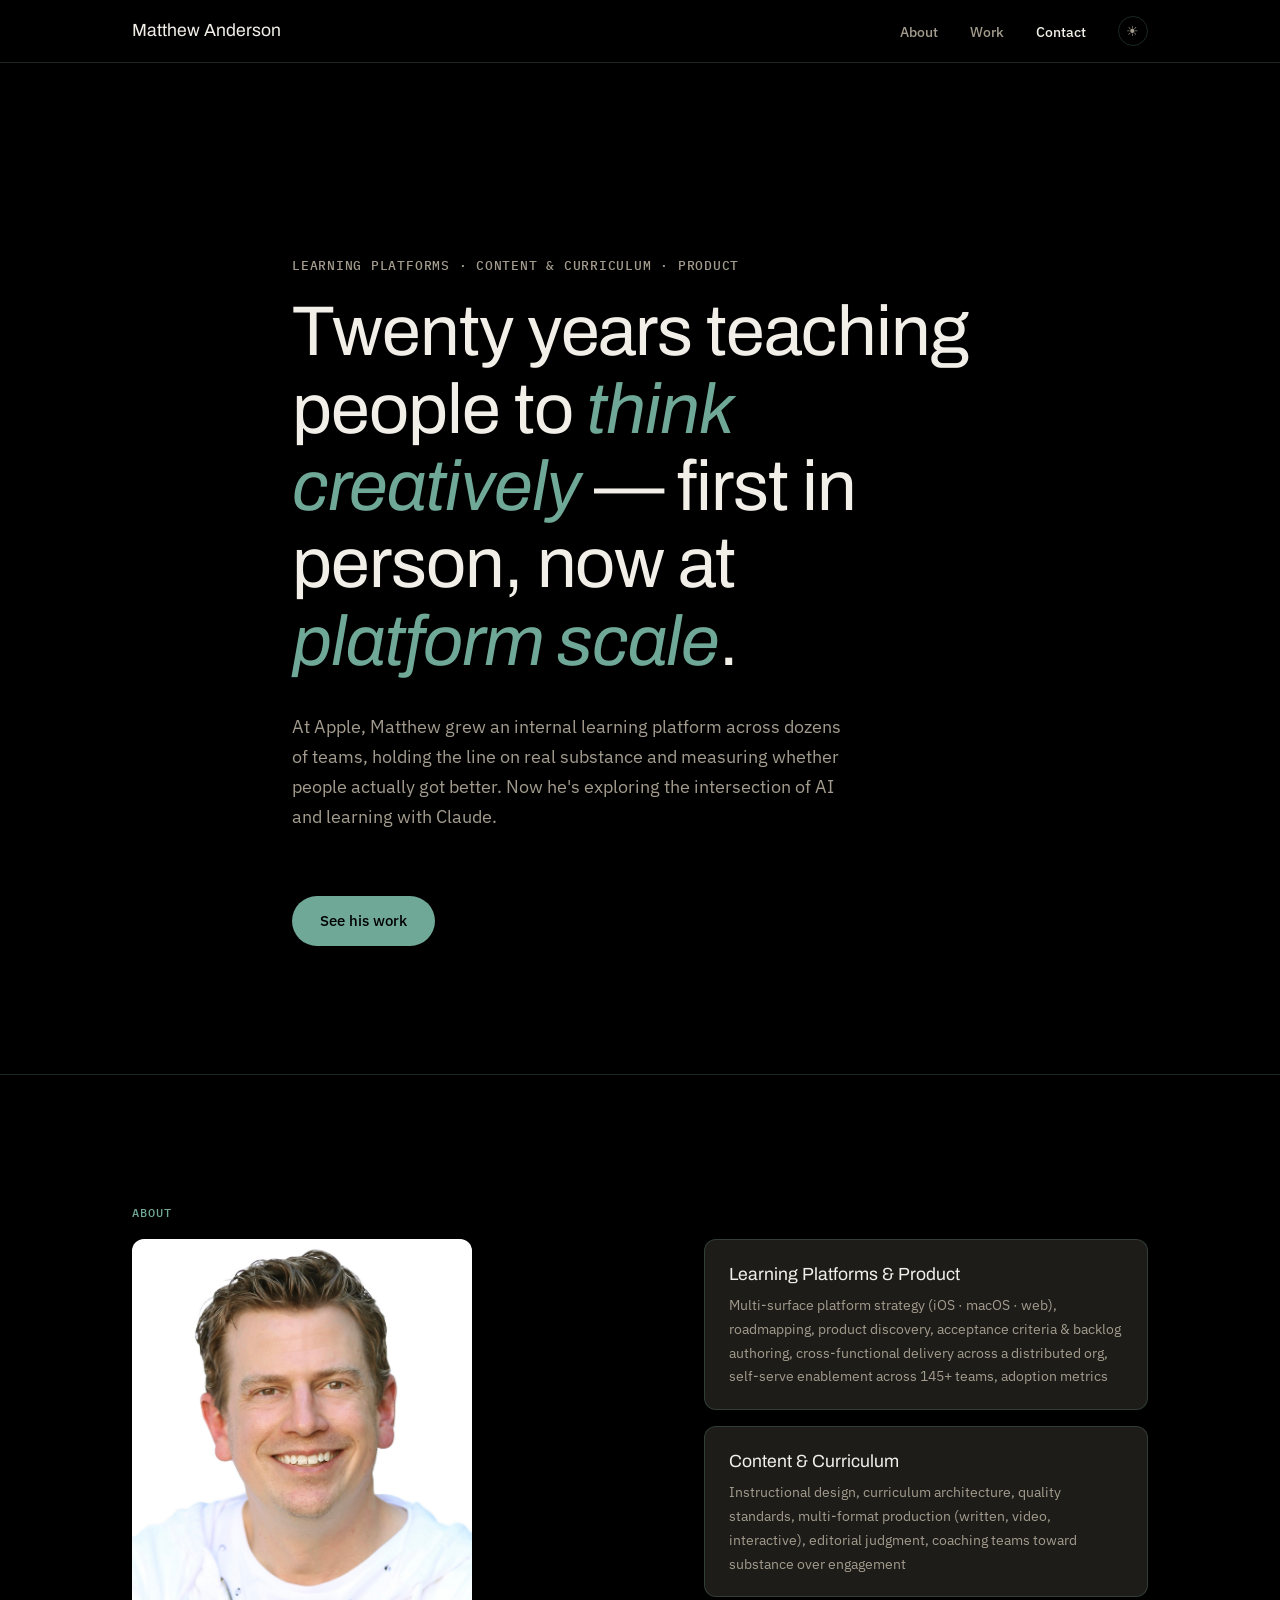
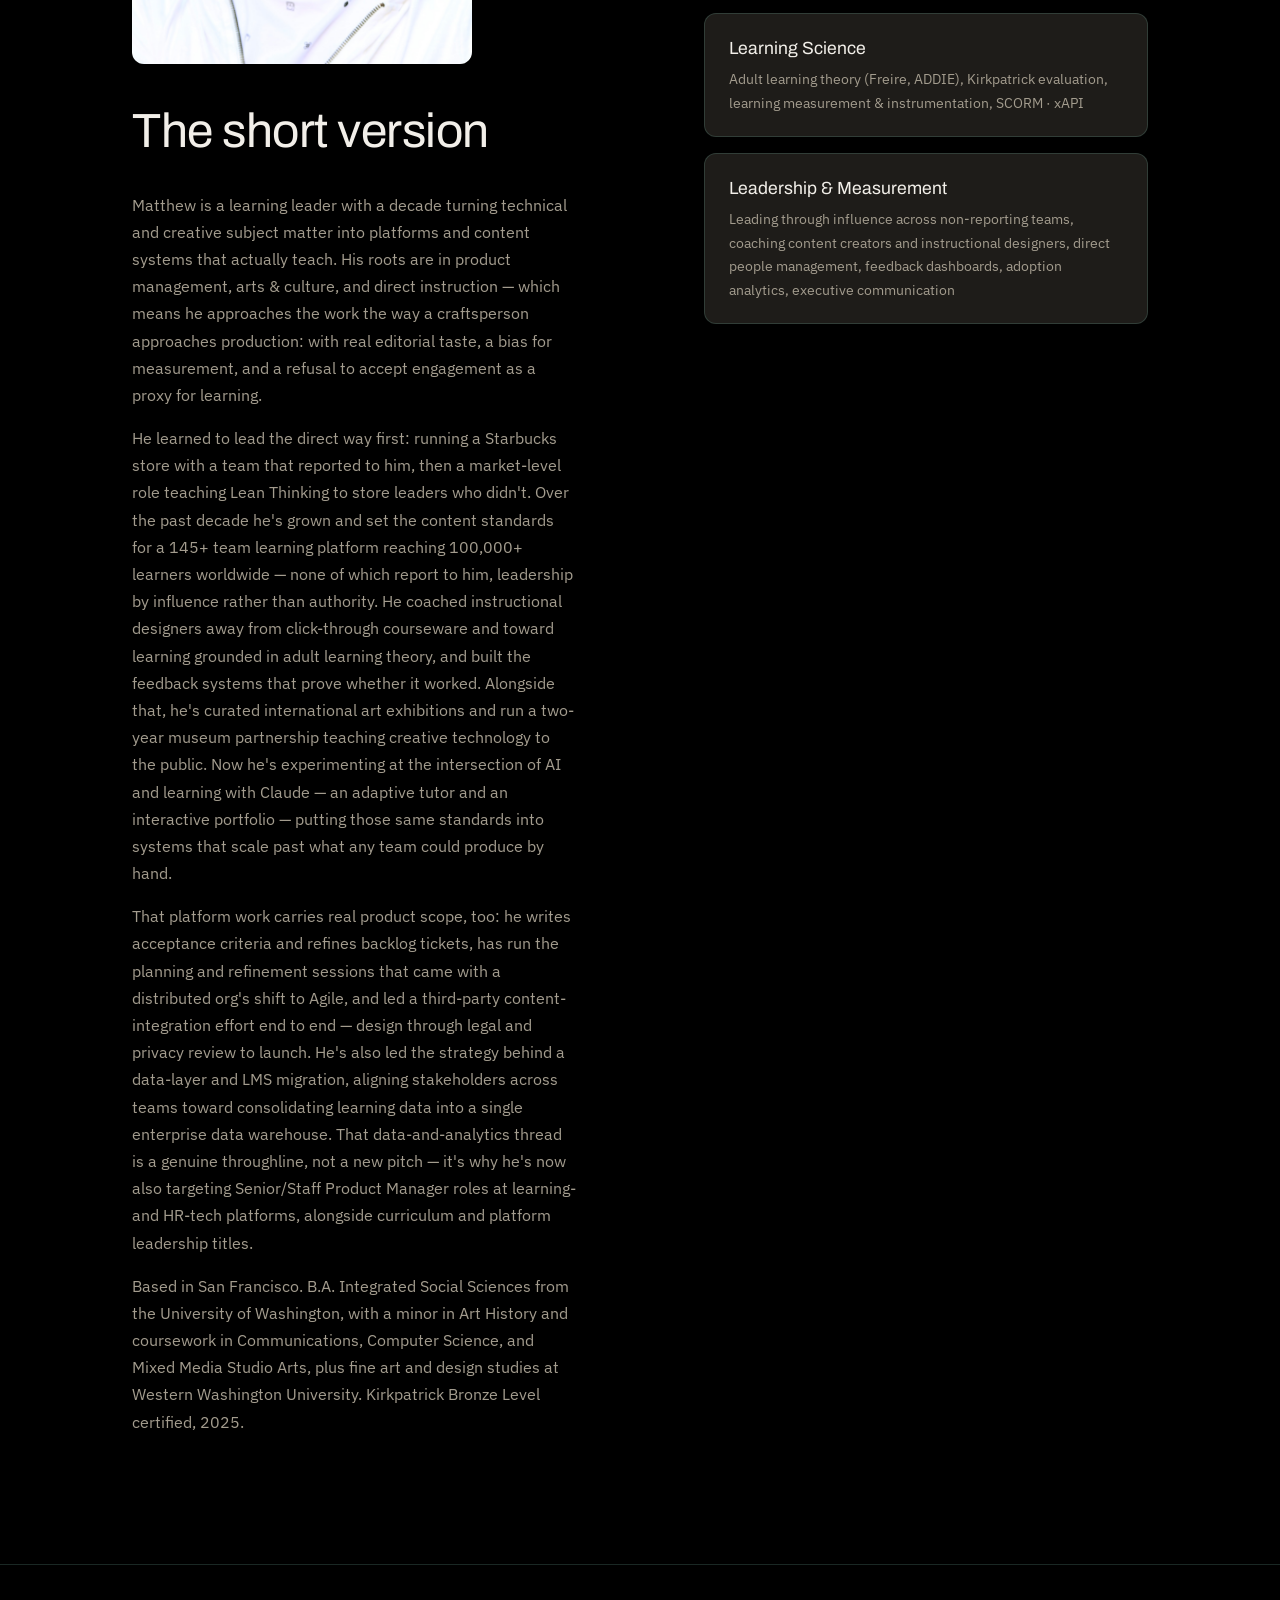
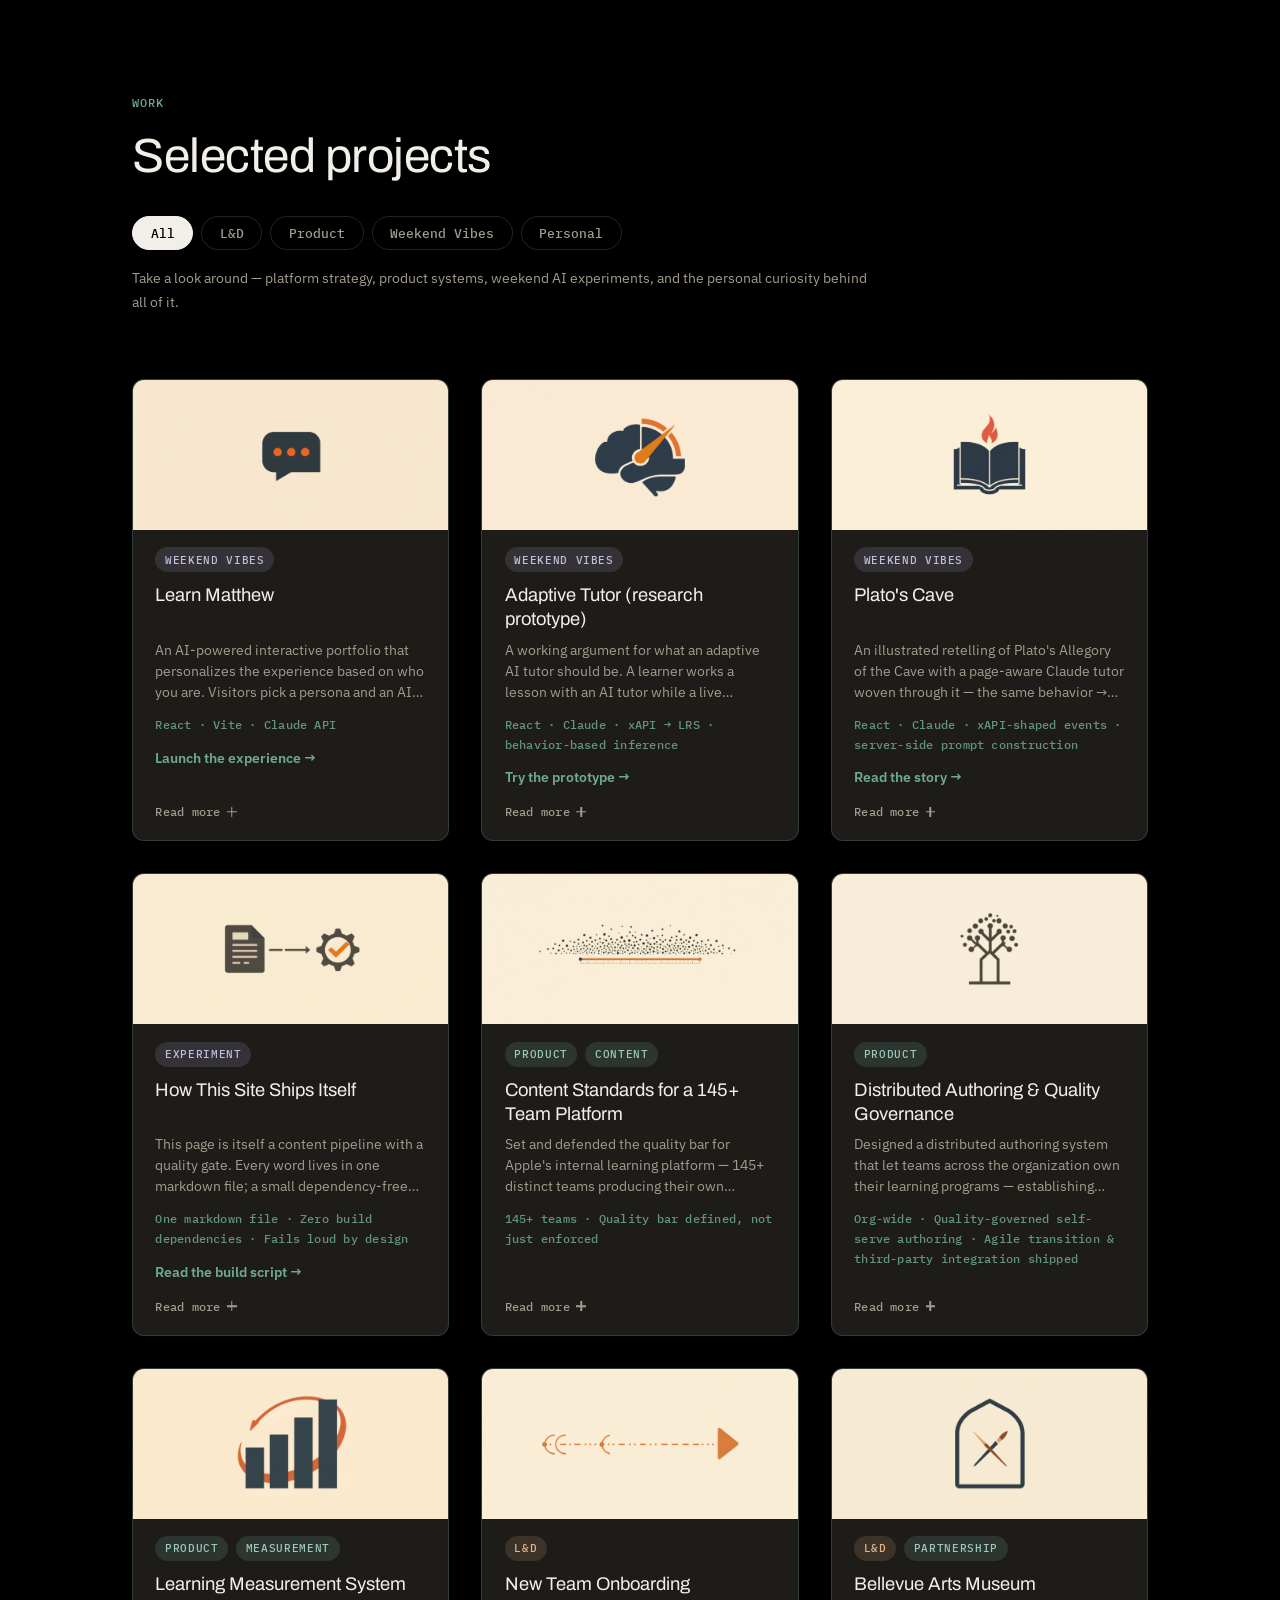
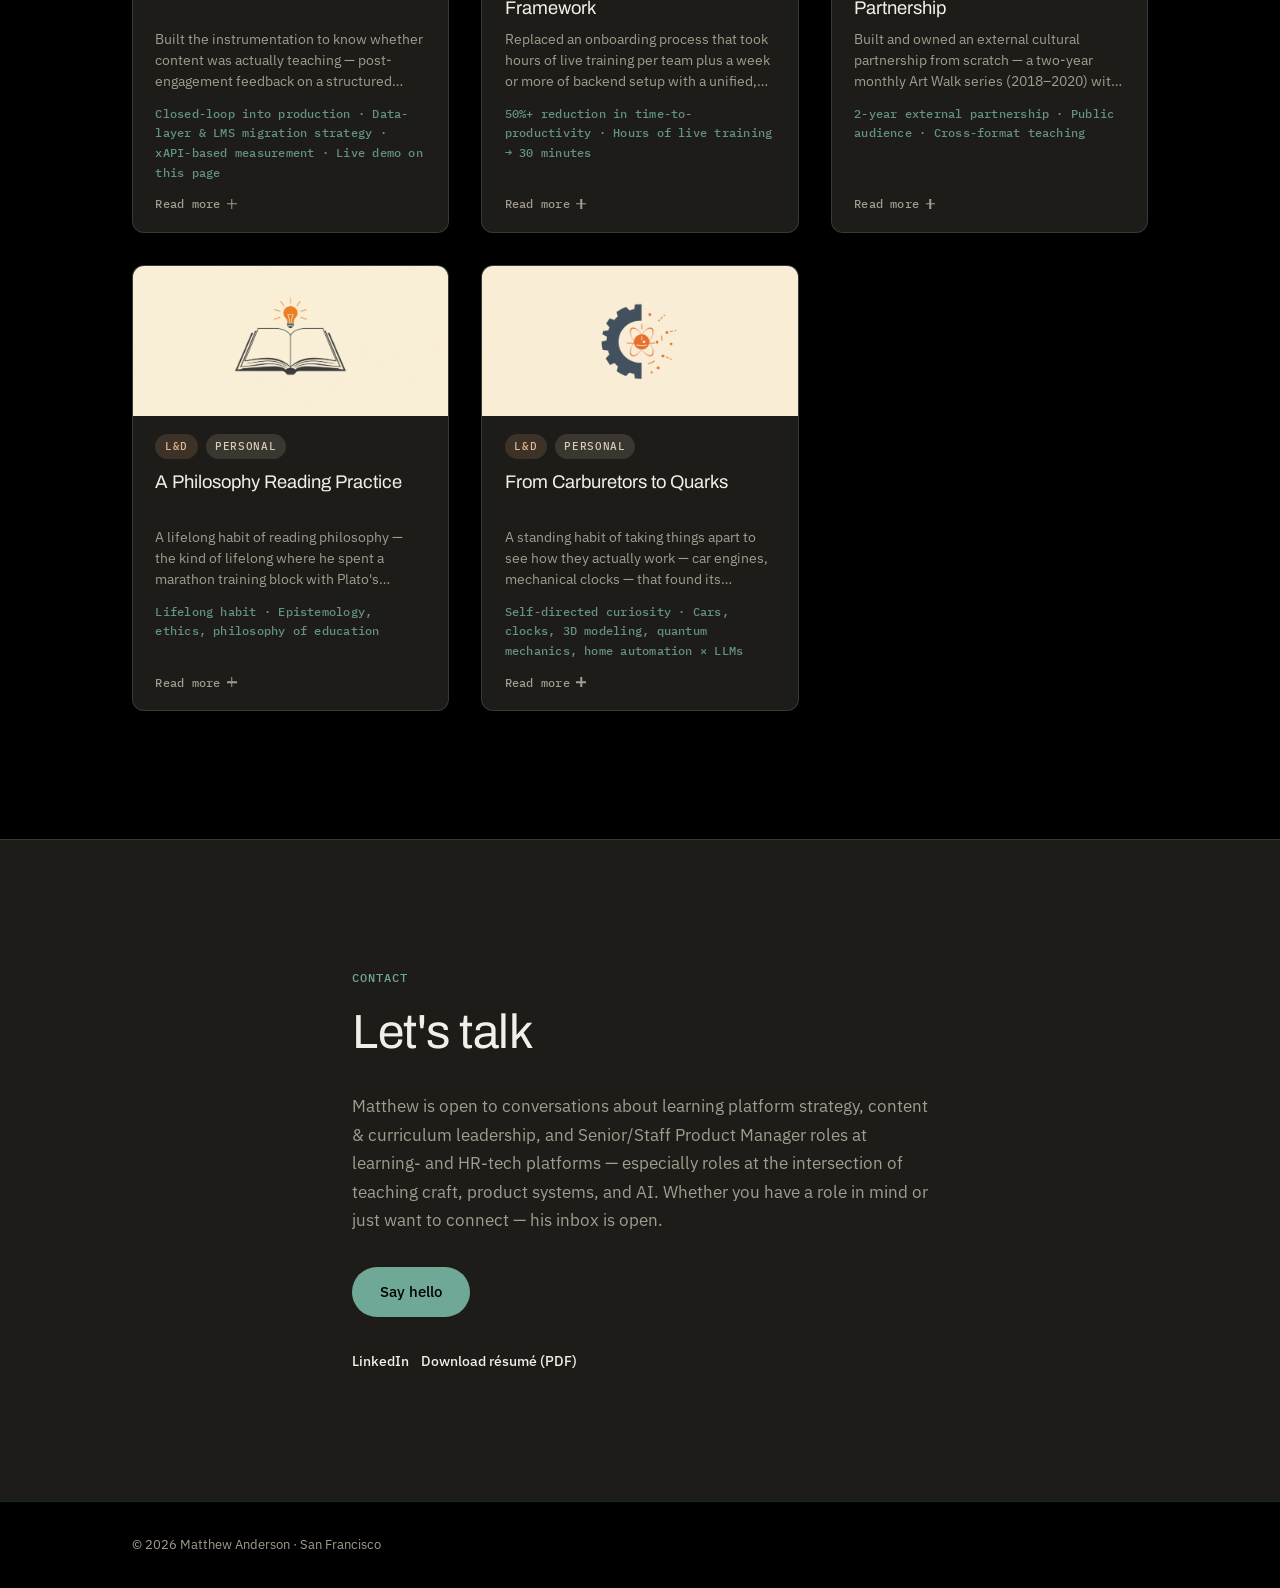
==== commit 90f7ccc3: "Remove AI-native production as a positioned skill; keep it as personal experimentation" ====
--- a/index.html
+++ b/index.html
@@ -79,10 +79,6 @@
               <p>Adult learning theory (Freire, ADDIE), Kirkpatrick evaluation, learning measurement &amp; instrumentation, SCORM · xAPI</p>
             </div>
             <div class="skill-card">
-              <h3>AI-Native Production</h3>
-              <p>Building content with Claude, Anthropic API, prompt engineering, human-vs-AI line-drawing, adaptive/tutoring system design</p>
-            </div>
-            <div class="skill-card">
               <h3>Leadership &amp; Measurement</h3>
               <p>Leading through influence across non-reporting teams, coaching content creators and instructional designers, direct people management, feedback dashboards, adoption analytics, executive communication</p>
             </div>
@@ -373,7 +369,7 @@
         <div class="section-label">Contact</div>
         <h2 id="contact-heading" class="section-heading">Let's talk</h2>
         <p class="contact-sub">
-          Matthew is open to conversations about learning platform strategy, content &amp; curriculum leadership, AI-native production, and Senior/Staff Product Manager roles at learning- and HR-tech platforms — especially roles at the intersection of teaching craft, product systems, and AI. Whether you have a role in mind or just want to connect — his inbox is open.
+          Matthew is open to conversations about learning platform strategy, content &amp; curriculum leadership, and Senior/Staff Product Manager roles at learning- and HR-tech platforms — especially roles at the intersection of teaching craft, product systems, and AI. Whether you have a role in mind or just want to connect — his inbox is open.
         </p>
         <a href="mailto:matthewsfo@gmail.com" class="btn">Say hello</a>
         <div class="contact-links">
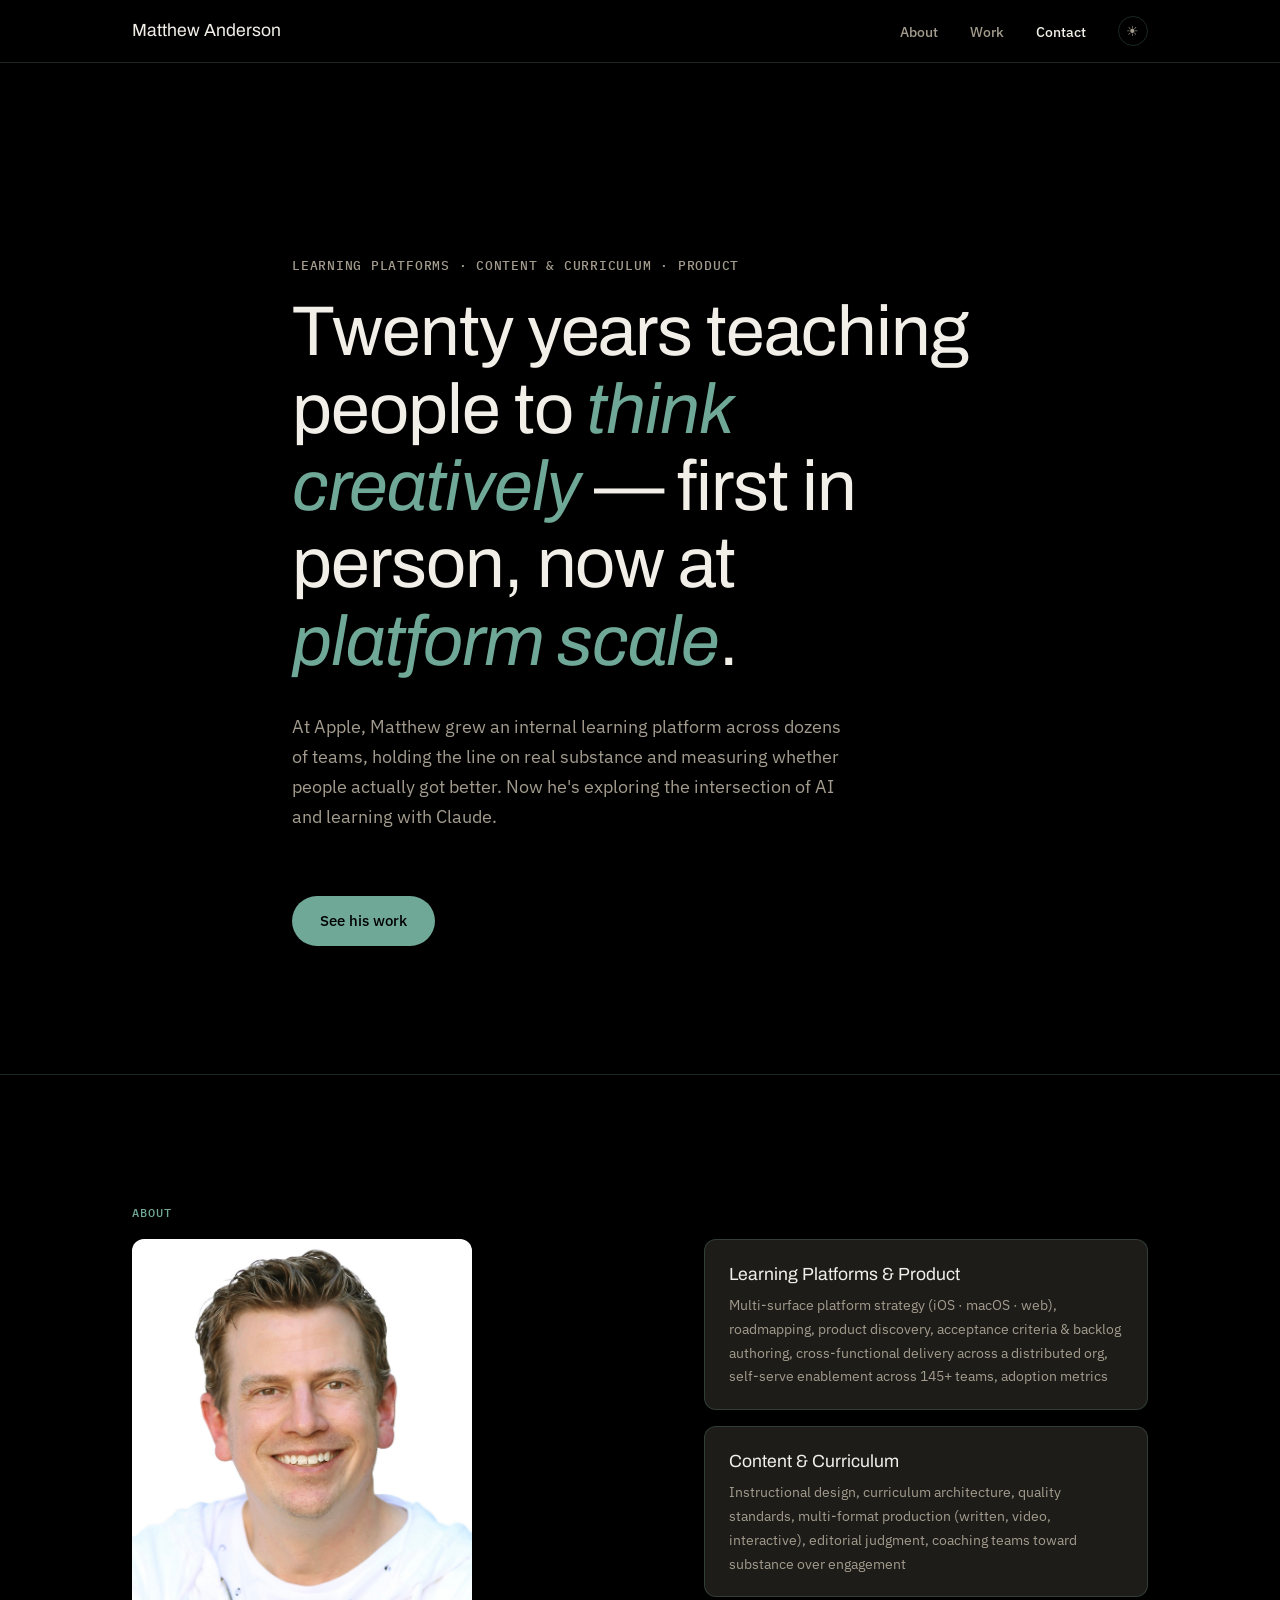
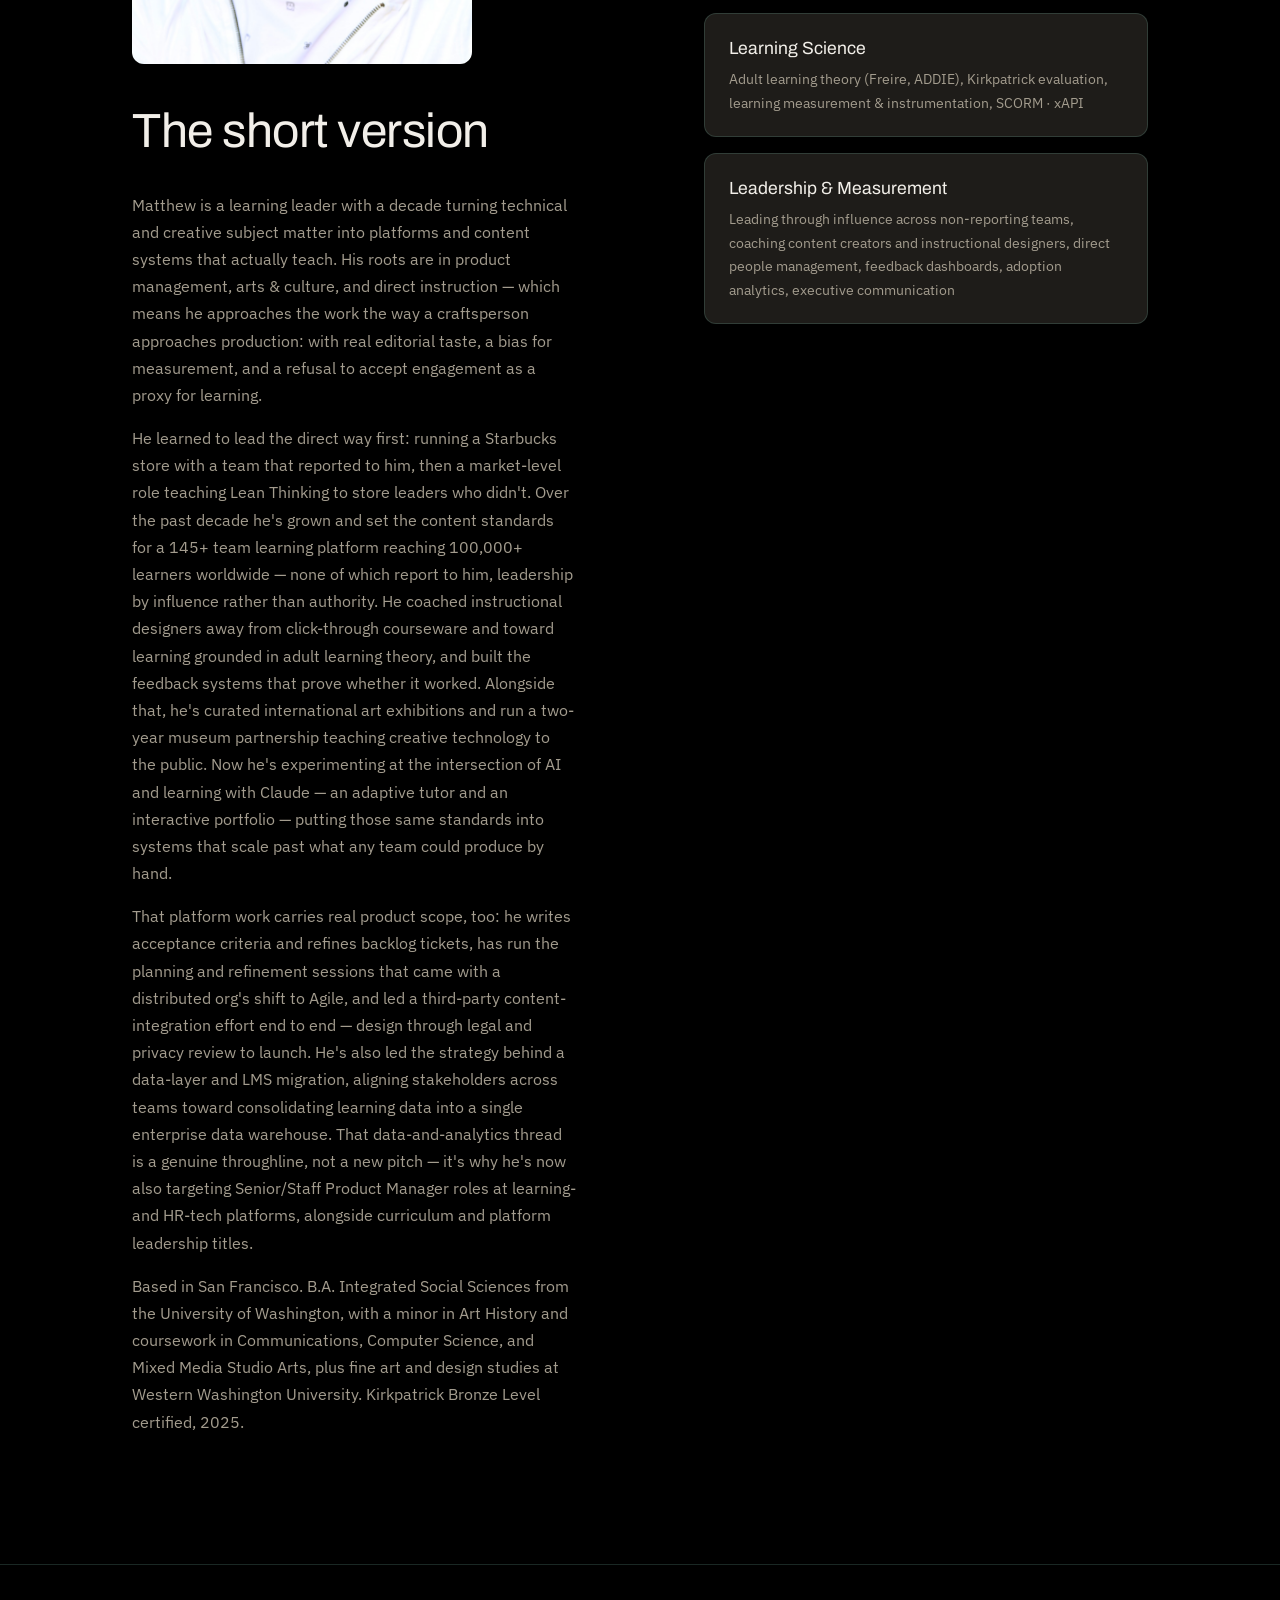
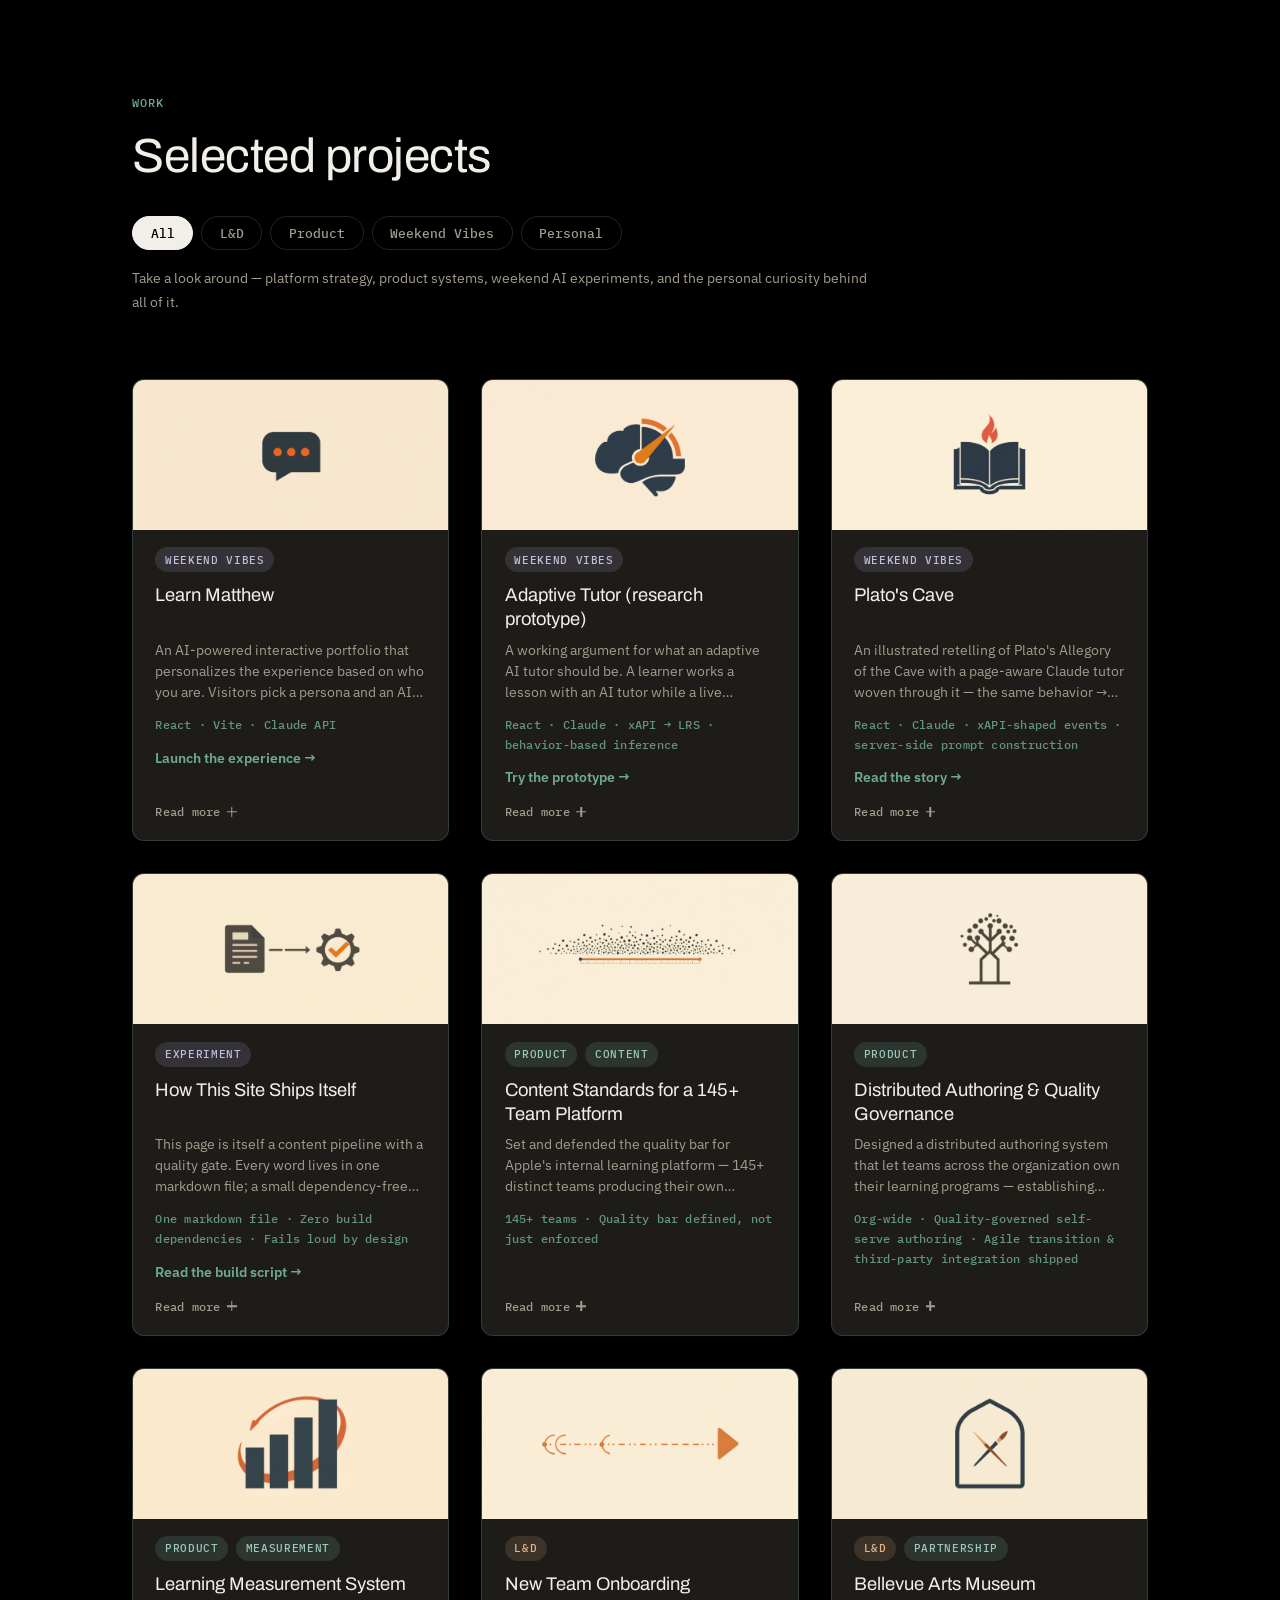
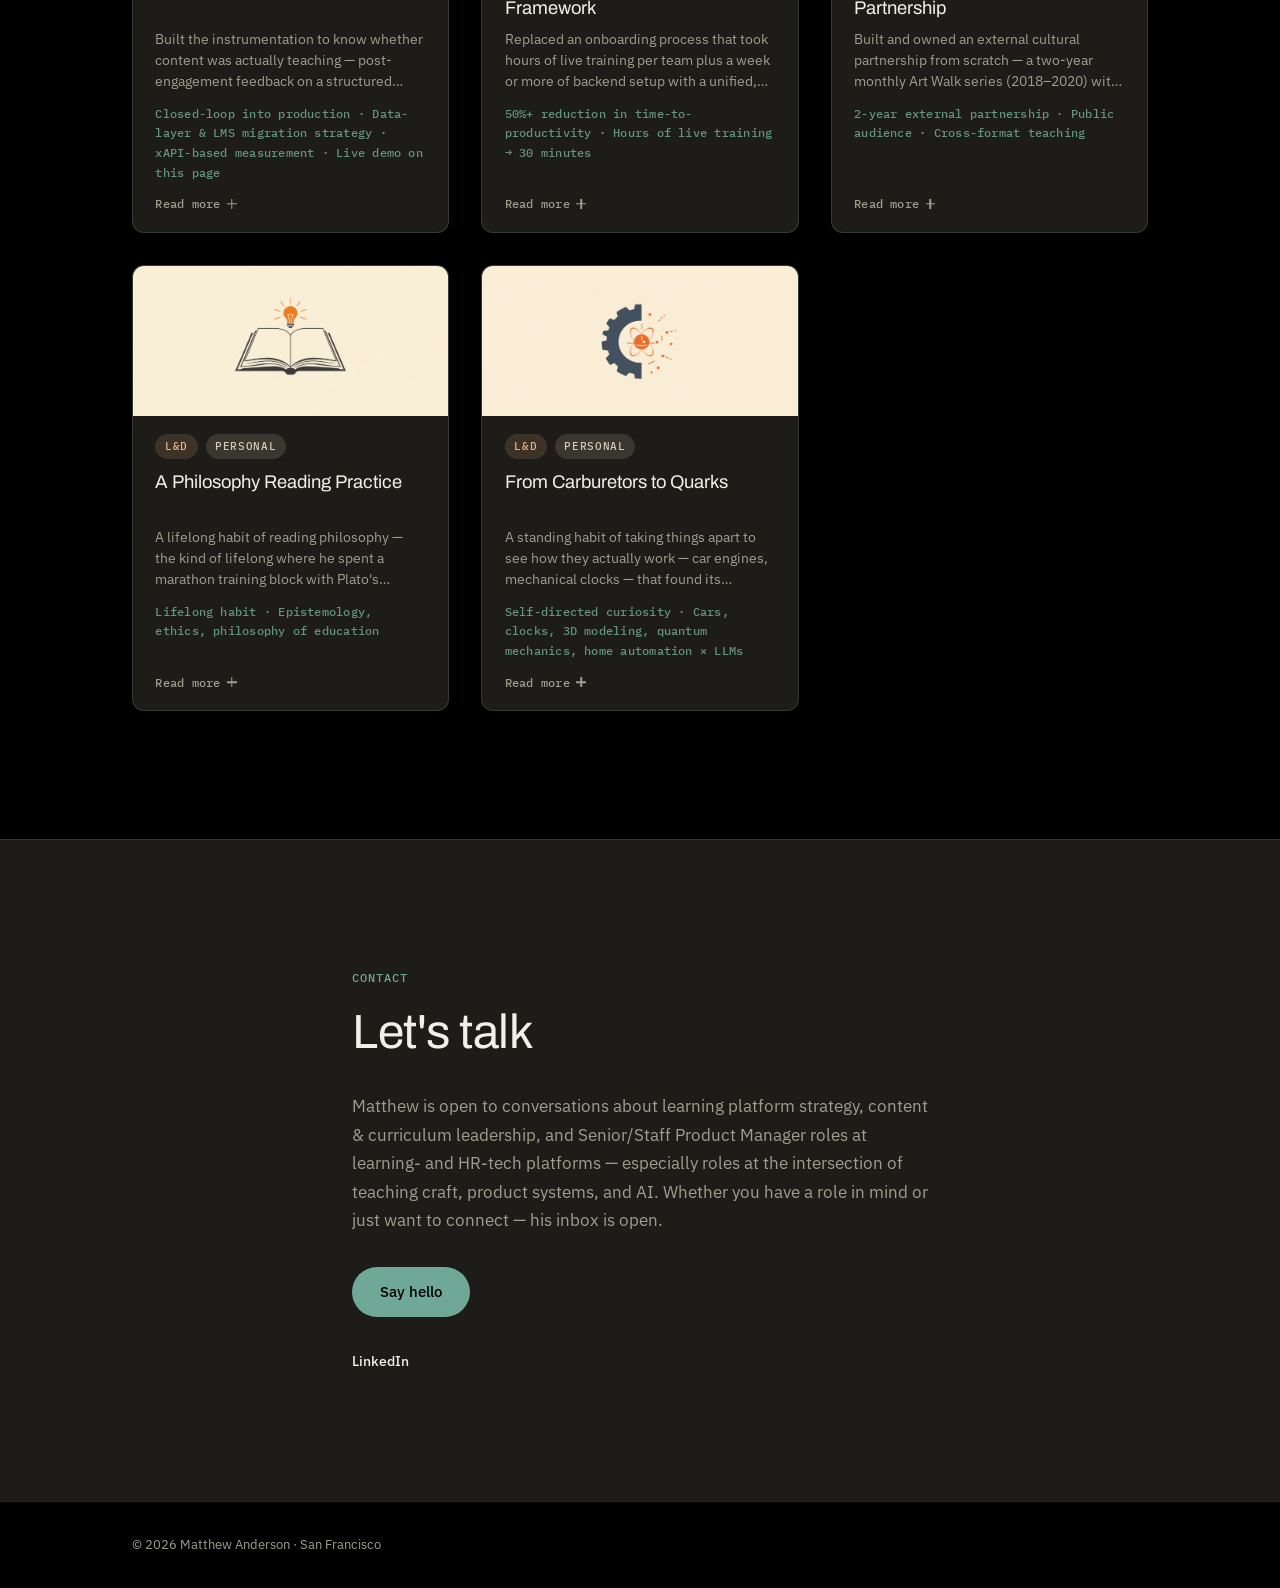
==== commit ca117f24: "Remove resume download link and PDF from site Contact section no longer links to a resume file; remo" ====
--- a/index.html
+++ b/index.html
@@ -374,7 +374,6 @@
         <a href="mailto:matthewsfo@gmail.com" class="btn">Say hello</a>
         <div class="contact-links">
           <a href="https://linkedin.com/in/picocat" target="_blank" rel="noopener noreferrer">LinkedIn</a>
-          <a href="Matthew_Anderson_Resume.pdf" download>Download résumé (PDF)</a>
         </div>
       </div>
     </section>
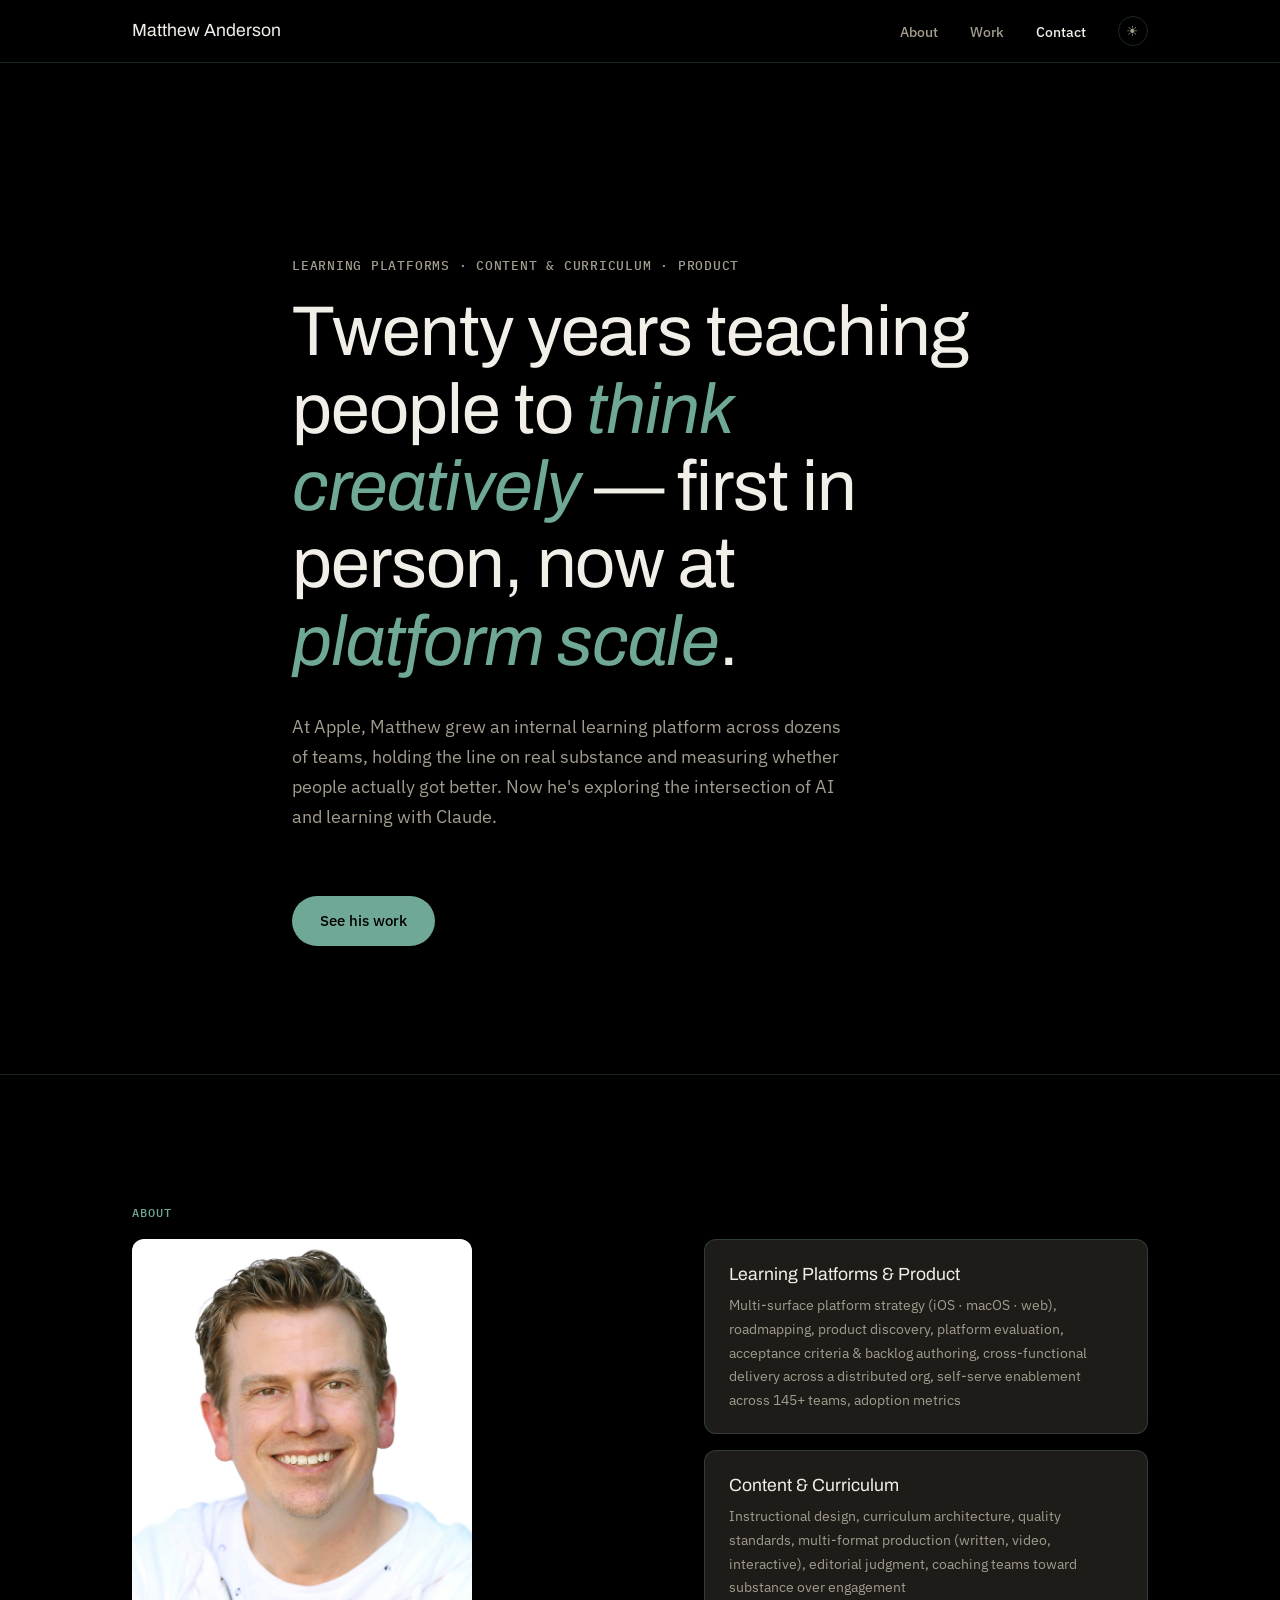
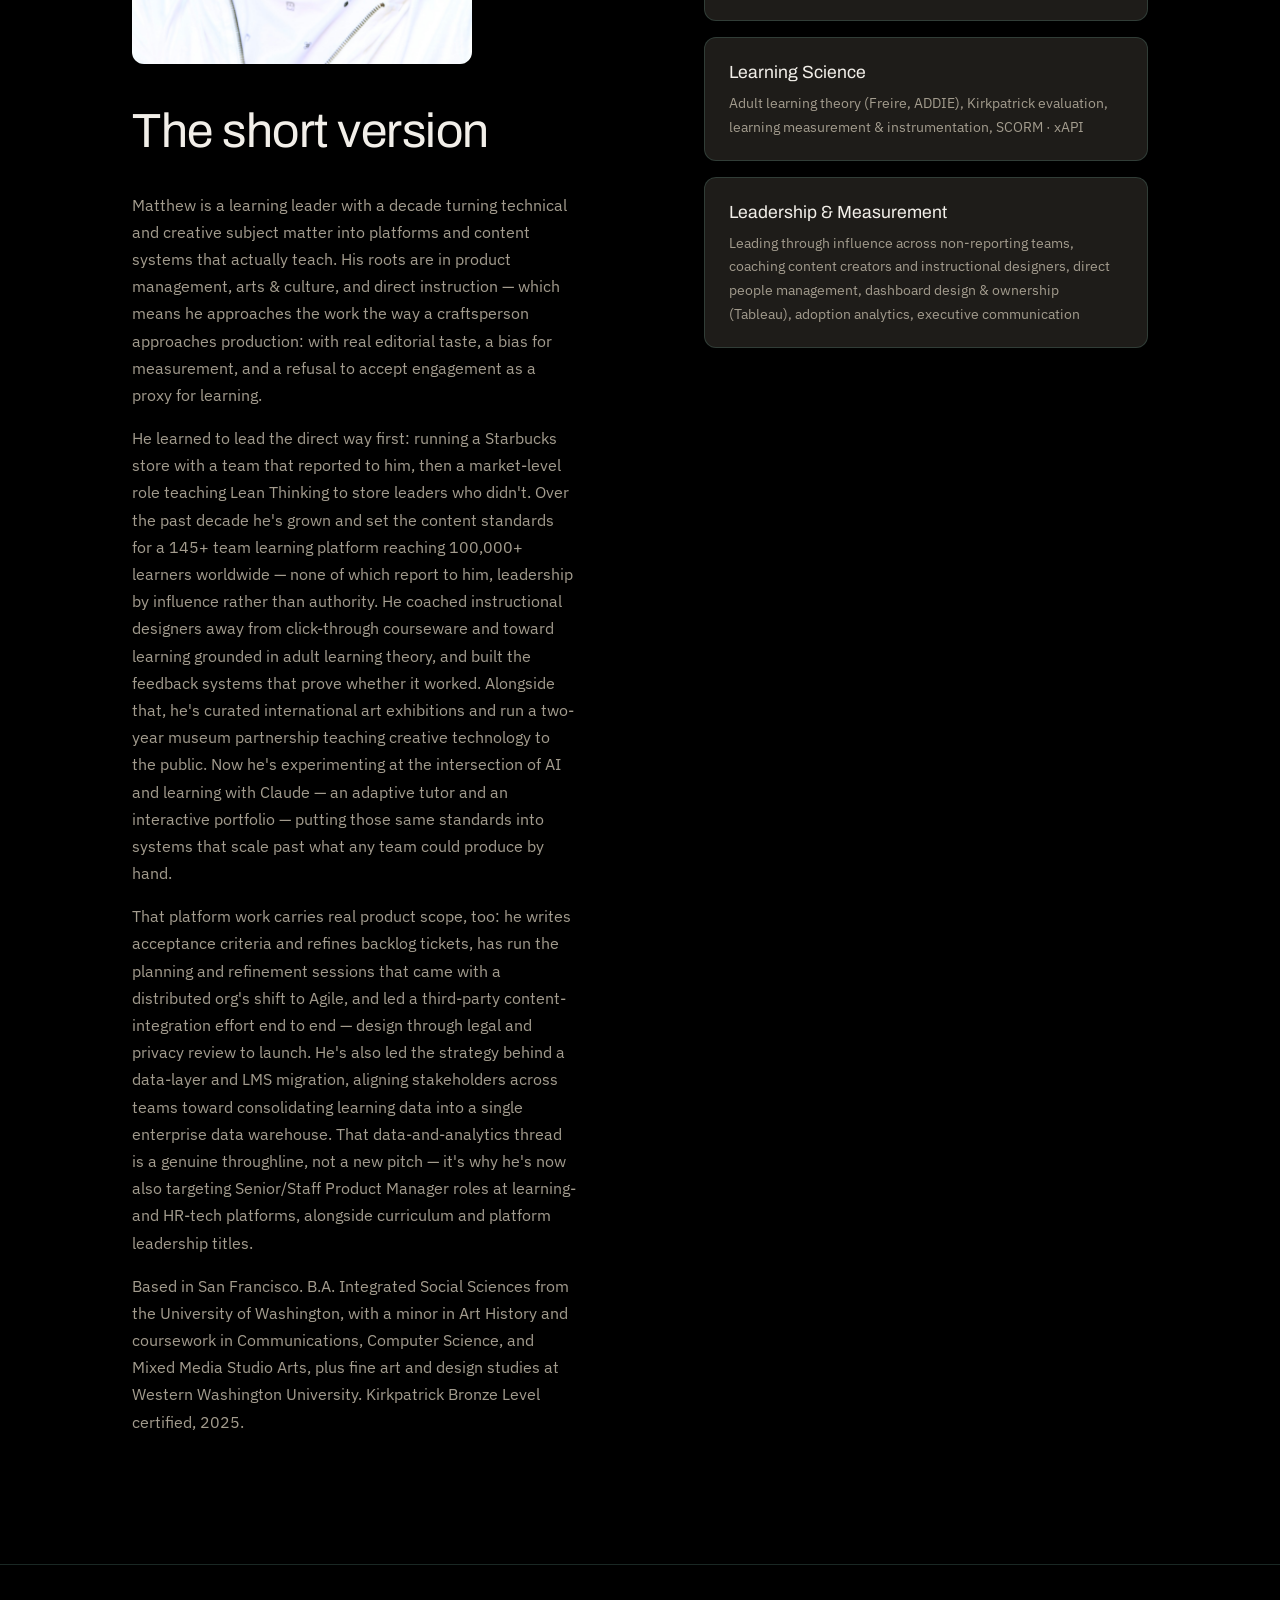
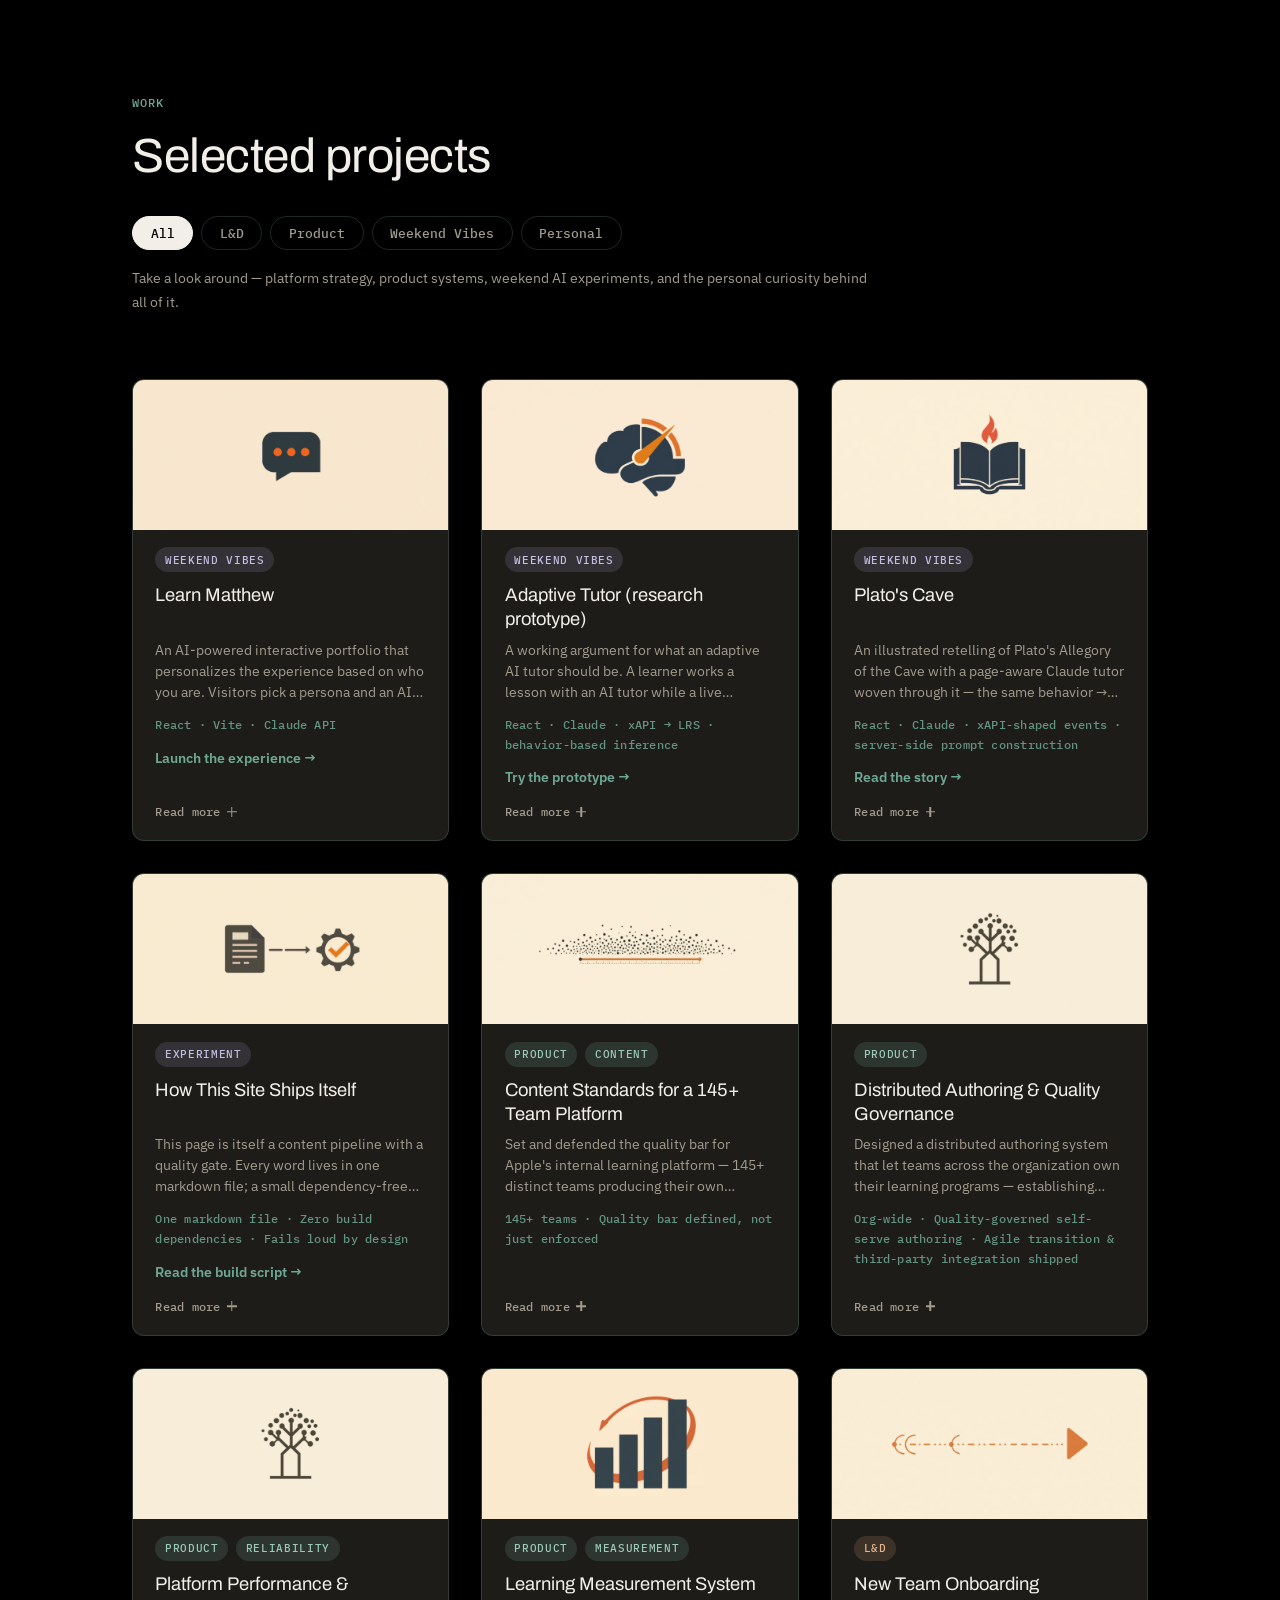
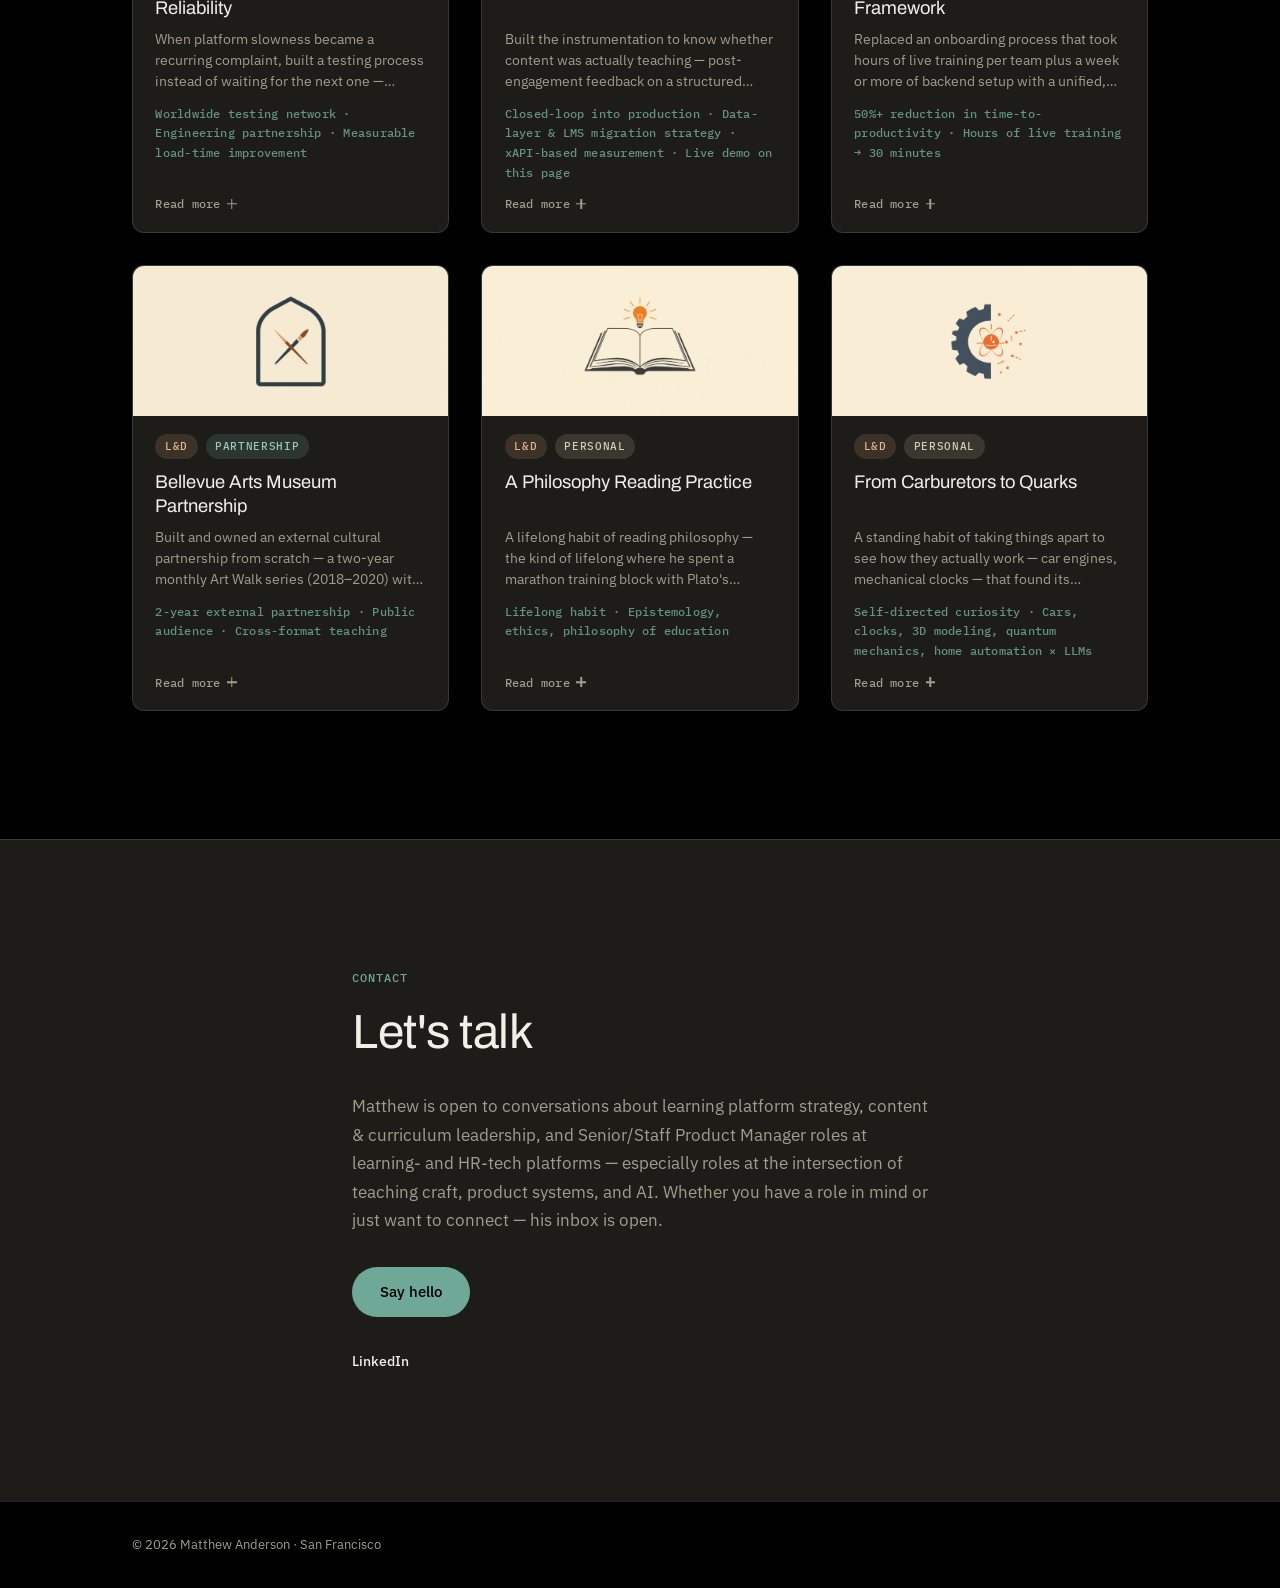
==== commit 49e3237c: "Strengthen site copy with accomplishments from performance reviews Adds a platform performance/relia" ====
--- a/index.html
+++ b/index.html
@@ -68,7 +68,7 @@
           <div class="about-skills">
             <div class="skill-card">
               <h3>Learning Platforms &amp; Product</h3>
-              <p>Multi-surface platform strategy (iOS · macOS · web), roadmapping, product discovery, acceptance criteria &amp; backlog authoring, cross-functional delivery across a distributed org, self-serve enablement across 145+ teams, adoption metrics</p>
+              <p>Multi-surface platform strategy (iOS · macOS · web), roadmapping, product discovery, platform evaluation, acceptance criteria &amp; backlog authoring, cross-functional delivery across a distributed org, self-serve enablement across 145+ teams, adoption metrics</p>
             </div>
             <div class="skill-card">
               <h3>Content &amp; Curriculum</h3>
@@ -80,7 +80,7 @@
             </div>
             <div class="skill-card">
               <h3>Leadership &amp; Measurement</h3>
-              <p>Leading through influence across non-reporting teams, coaching content creators and instructional designers, direct people management, feedback dashboards, adoption analytics, executive communication</p>
+              <p>Leading through influence across non-reporting teams, coaching content creators and instructional designers, direct people management, dashboard design &amp; ownership (Tableau), adoption analytics, executive communication</p>
             </div>
           </div>
         </div>
@@ -237,6 +237,26 @@
           </article>
 
           <article class="project-card" data-category="product">
+            <div class="project-thumb" aria-hidden="true"><img src="images/authoring-model.png" alt="" /></div>
+            <div class="project-info">
+              <div class="project-tags">
+                <span class="tag tag--product">Product</span>
+                <span class="tag tag--product">Reliability</span>
+              </div>
+              <h3 class="project-title">Platform Performance &amp; Reliability</h3>
+              <p class="project-desc">When platform slowness became a recurring complaint, built a testing process instead of waiting for the next one — assembling a worldwide network of testers and partnering directly with the engineering team to benchmark and prioritize fixes. The result was measurable: load times improved and user-reported slowness dropped.</p>
+              <span class="project-stat">Worldwide testing network · Engineering partnership · Measurable load-time improvement</span>
+              <button class="project-toggle" type="button" aria-haspopup="dialog">
+                <span class="project-toggle-label">Read more</span>
+                <span class="project-toggle-icon" aria-hidden="true"></span>
+              </button>
+              <div class="project-more" hidden>
+                <p>The instinct here was the same one behind the content standards and measurement work elsewhere on this page — don't just react to a problem, build the system that catches the next one. He recruited testers across regions to capture real-world performance data, then worked directly with engineering to turn that data into a justified case for where to spend fix effort. The process outlived the initial fire drill, too: it became a recurring practice, run again in later cycles to keep pace as the platform kept growing.</p>
+              </div>
+            </div>
+          </article>
+
+          <article class="project-card" data-category="product">
             <div class="project-thumb" aria-hidden="true"><img src="images/learning-data.png" alt="" /></div>
             <div class="project-info">
               <div class="project-tags">
@@ -252,7 +272,7 @@
               </button>
               <div class="project-more" hidden>
                 <p>The dashboard itself was never the point — the loop was. Feedback rolled up alongside adoption and support signals on a regular cadence, then went back to the teams that made the content and into what got built next. Content that scored well on completion but poorly on "did this actually help" was a signal to redesign, not a metric to celebrate.</p>
-                <p>That same instinct scaled up into a bigger initiative: leading the strategy behind a data-layer and LMS migration, aligning stakeholders across teams toward consolidating learning data into a single enterprise data warehouse. A colleague later credited a set of his slides with "effectively communicating the vision of consolidating learning data" org-wide — the same measurement discipline, aimed at the data layer itself rather than just the dashboard on top of it. He's brought that same research-through-delivery approach to a manager-facing dashboard, owning it end to end, and to UX research that directly shaped a shipped platform capability for tracking skills and proficiency levels.</p>
+                <p>That same instinct scaled up into a bigger initiative: leading the strategy behind a data-layer and LMS migration, aligning stakeholders across teams toward consolidating learning data into a single enterprise data warehouse. A colleague later credited a set of his slides with "effectively communicating the vision of consolidating learning data" org-wide — the same measurement discipline, aimed at the data layer itself rather than just the dashboard on top of it. That migration also had to hold up under real privacy constraints, not just functional ones — building data handling that stayed compliant across regulated international markets from the start, rather than retrofitting compliance in later. He's brought that same research-through-delivery approach to a manager-facing dashboard, owning it end to end, and to UX research that directly shaped a shipped platform capability for tracking skills and proficiency levels.</p>
                 <p>That same measurement discipline is what this site demonstrates in miniature. Every visitor interaction here is logged as anonymous xAPI statements to a live Learning Record Store and read back onto the page in the Live insights section below — the same feedback loop, small enough to watch run in real time.</p>
               </div>
             </div>
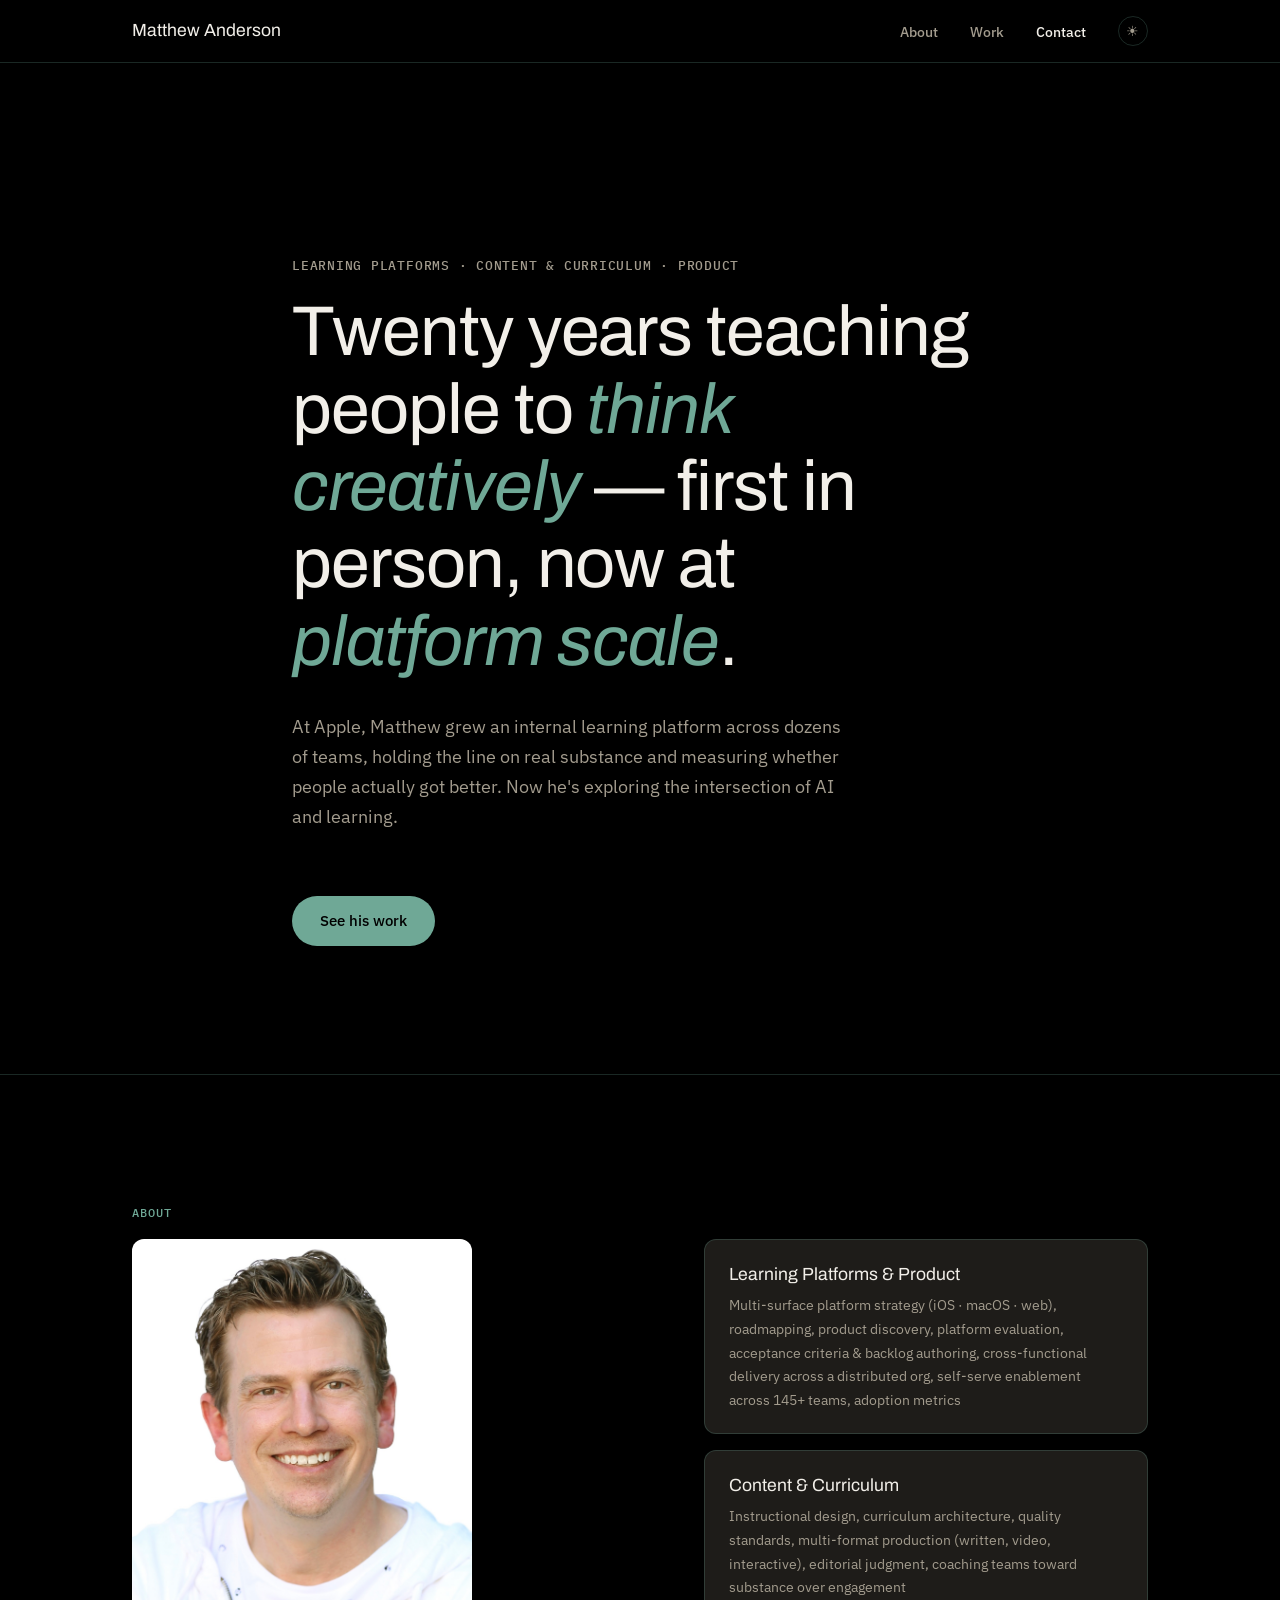
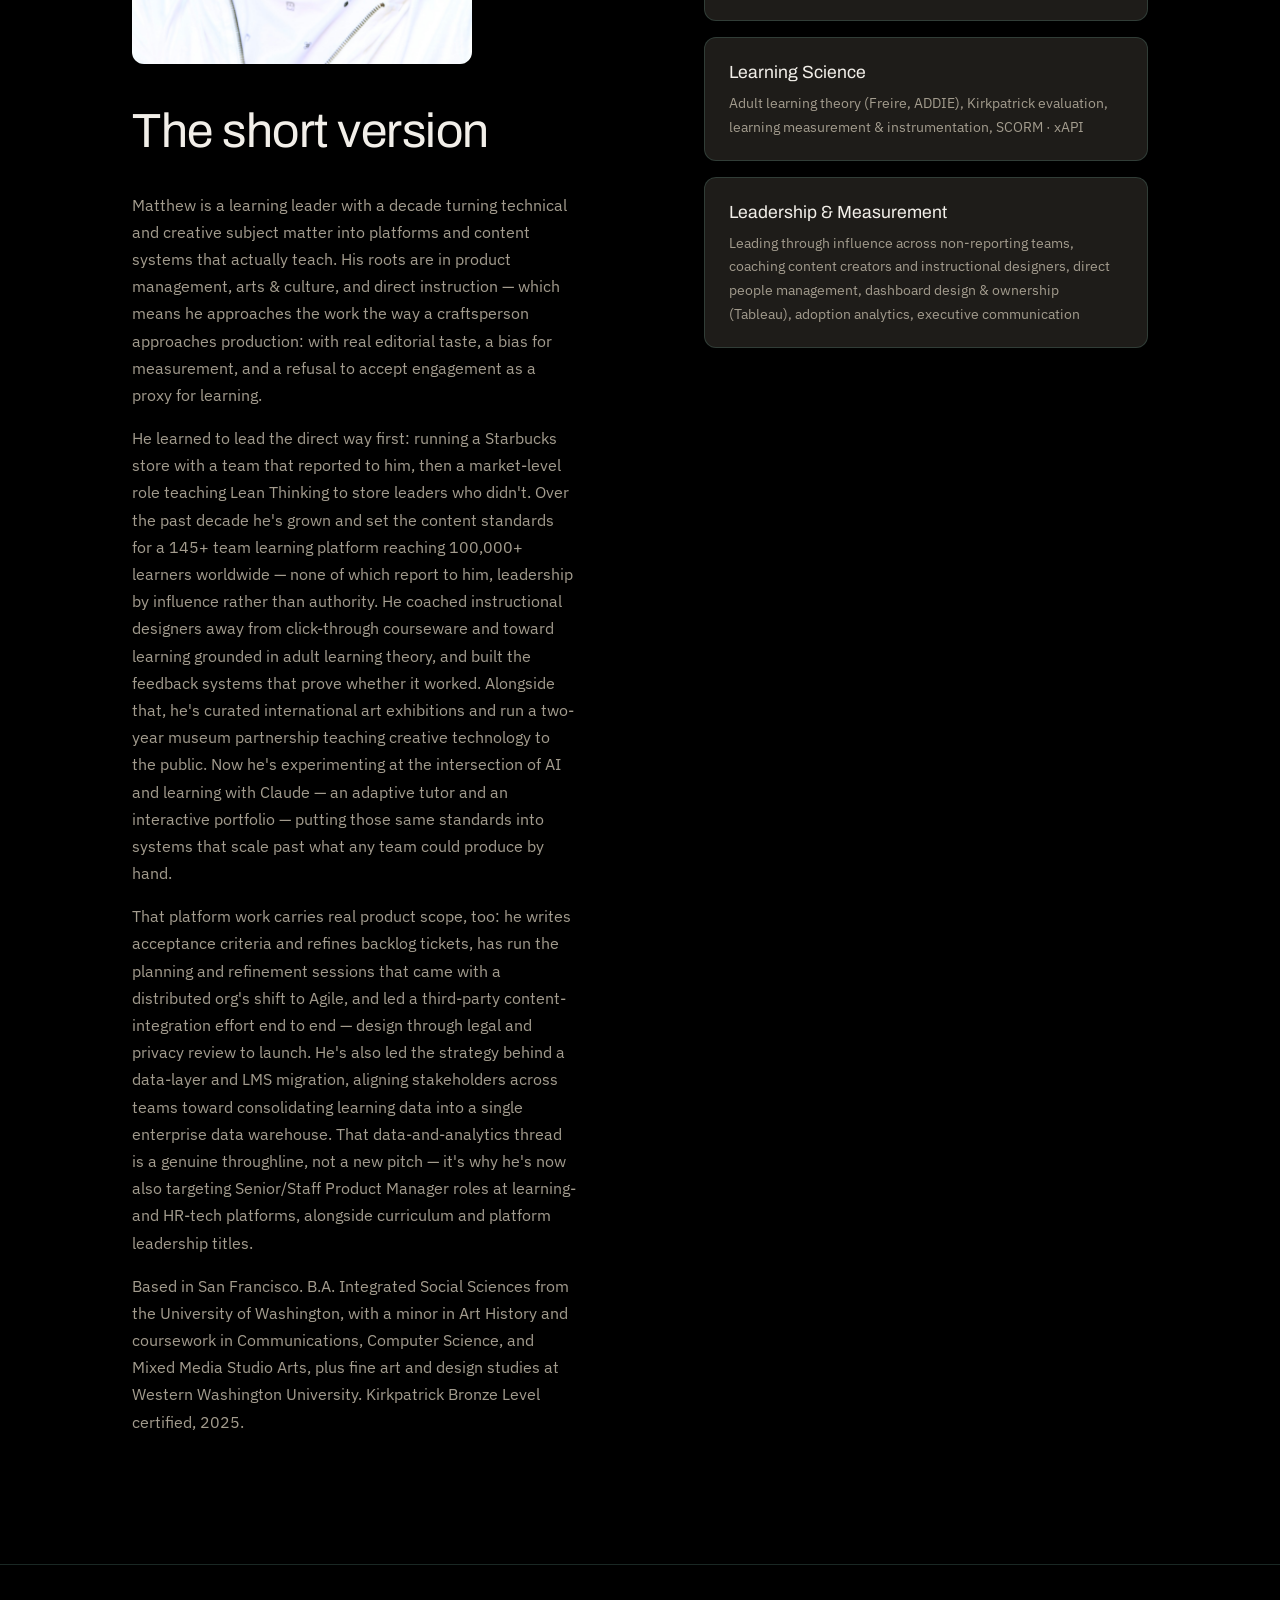
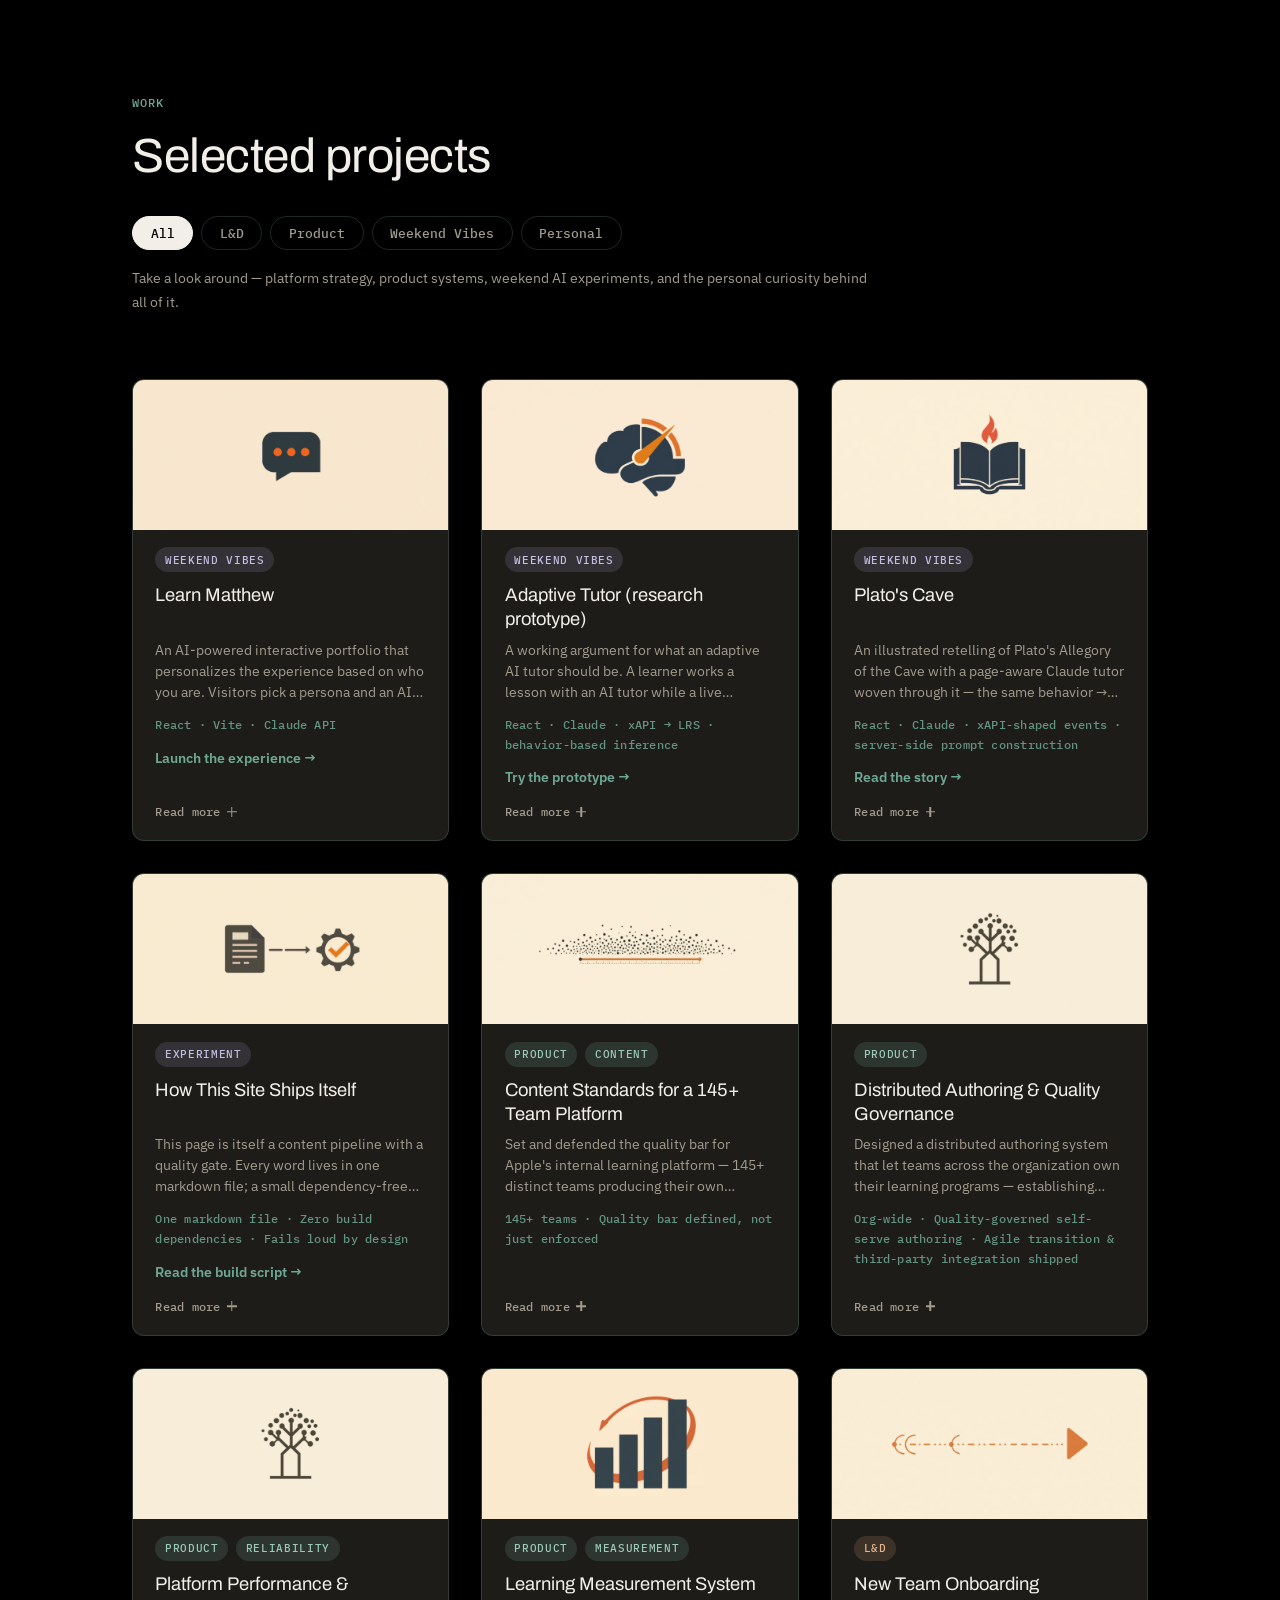
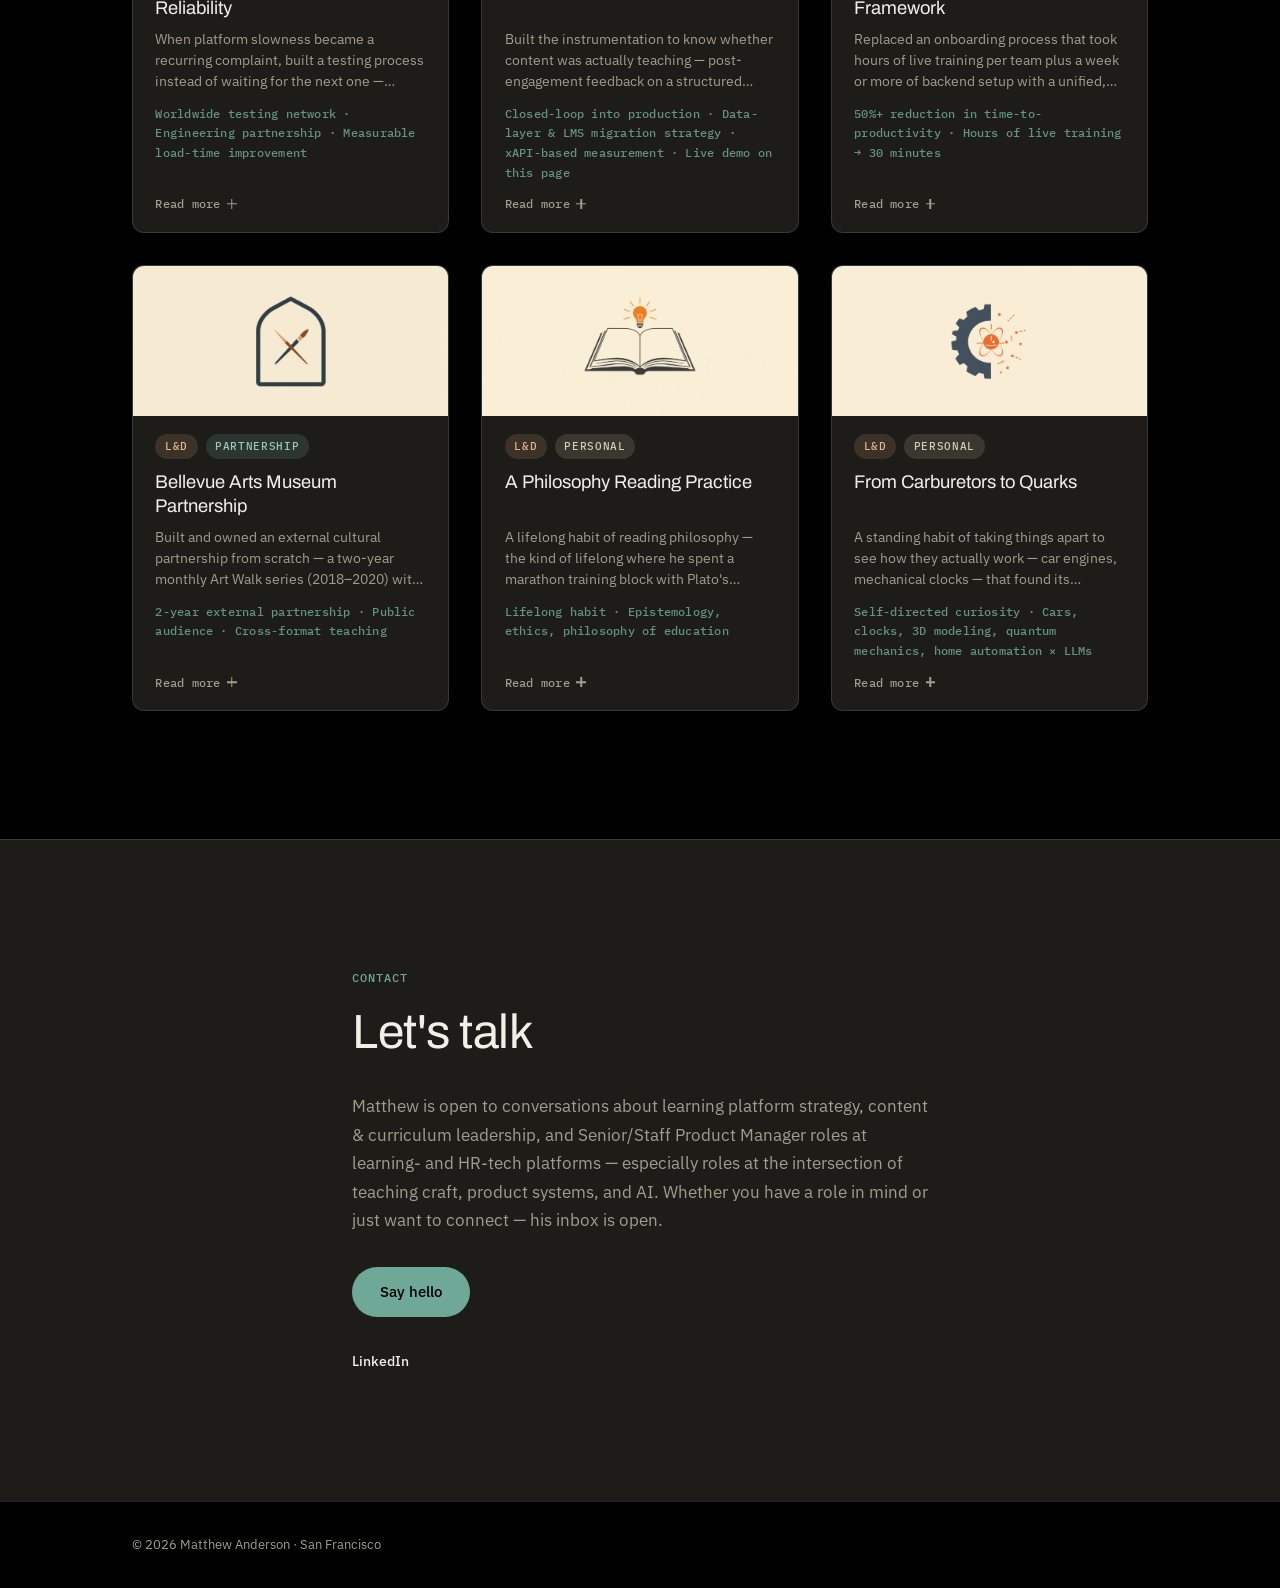
==== commit f9e7aa04: "Remove Claude-specific mention from hero blurb Keep the AI/learning framing open to other models, no" ====
--- a/index.html
+++ b/index.html
@@ -44,7 +44,7 @@
           Twenty years teaching people to <em>think creatively</em> — first in person, now at <em>platform scale</em>.
         </h1>
         <p class="hero-sub">
-          At Apple, Matthew grew an internal learning platform across dozens of teams, holding the line on real substance and measuring whether people actually got better. Now he's exploring the intersection of AI and learning with Claude.
+          At Apple, Matthew grew an internal learning platform across dozens of teams, holding the line on real substance and measuring whether people actually got better. Now he's exploring the intersection of AI and learning.
         </p>
         <a href="#work" class="btn">See his work</a>
       </div>
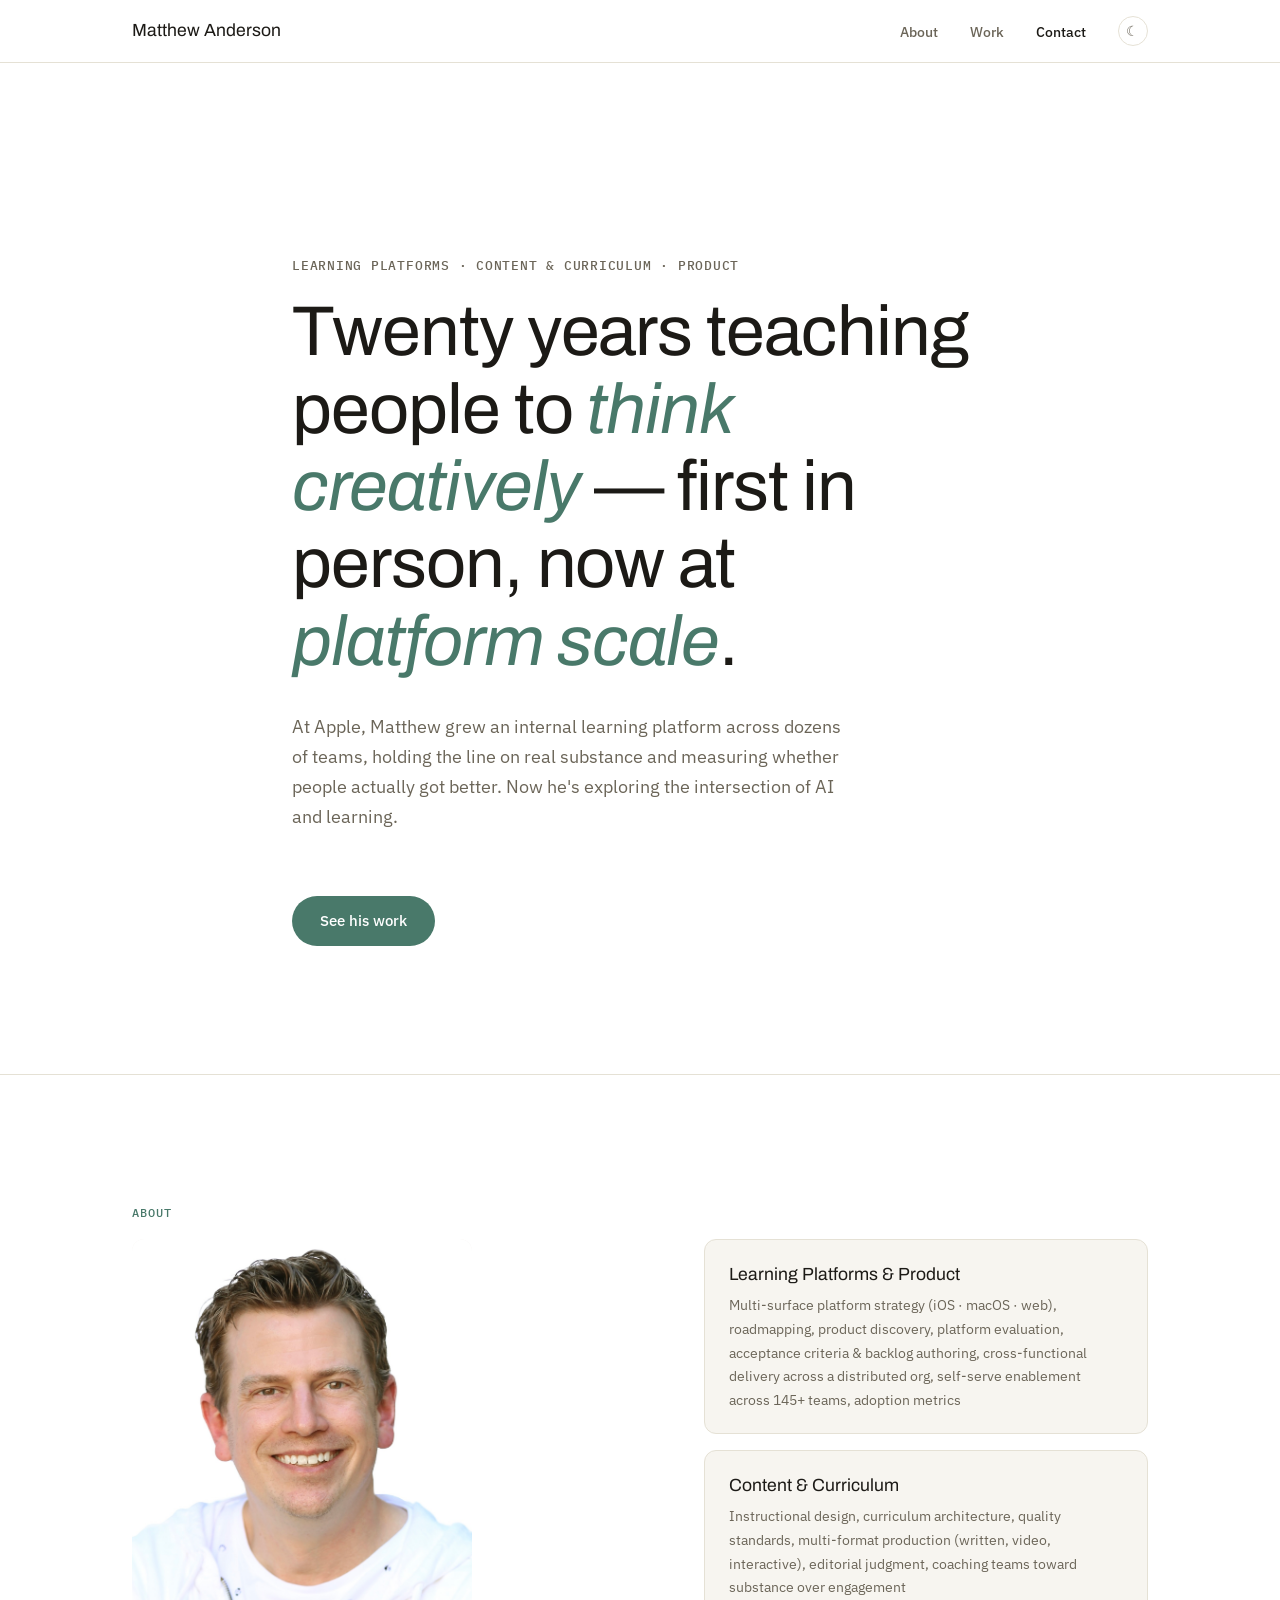
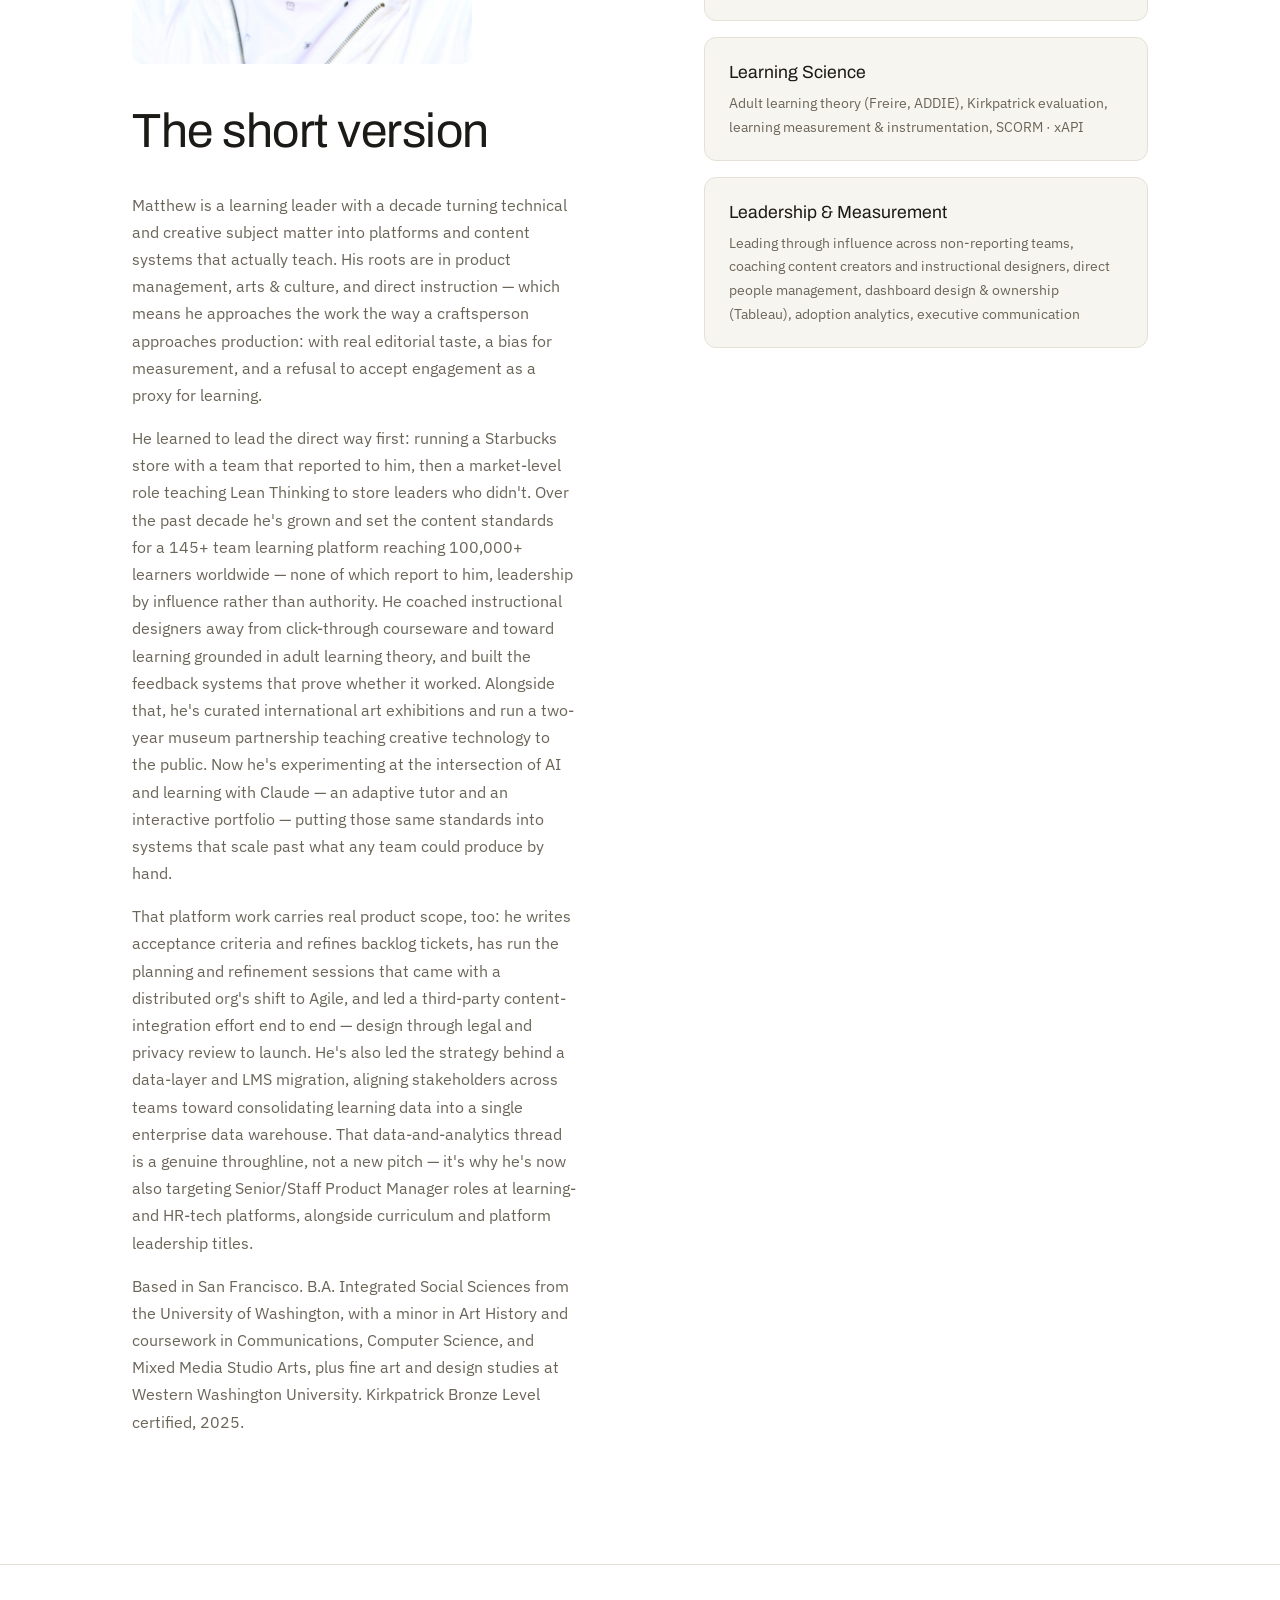
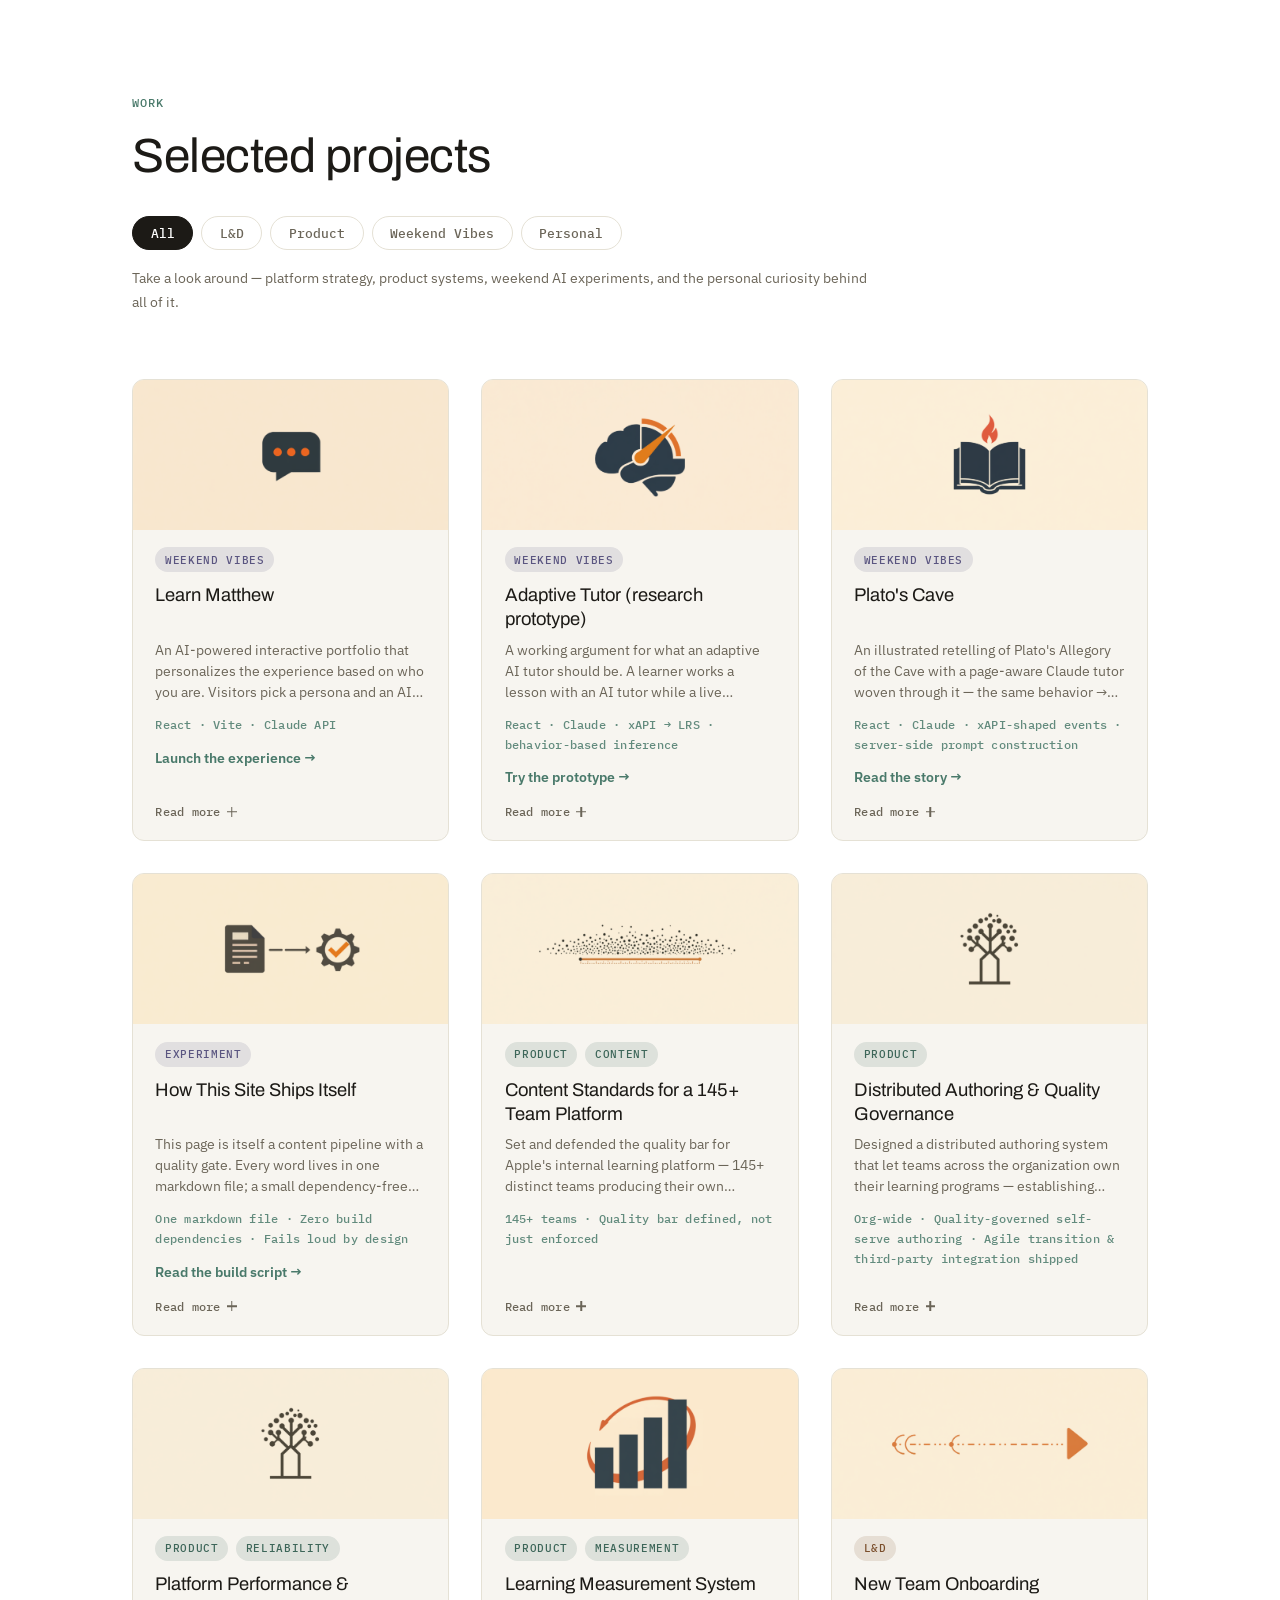
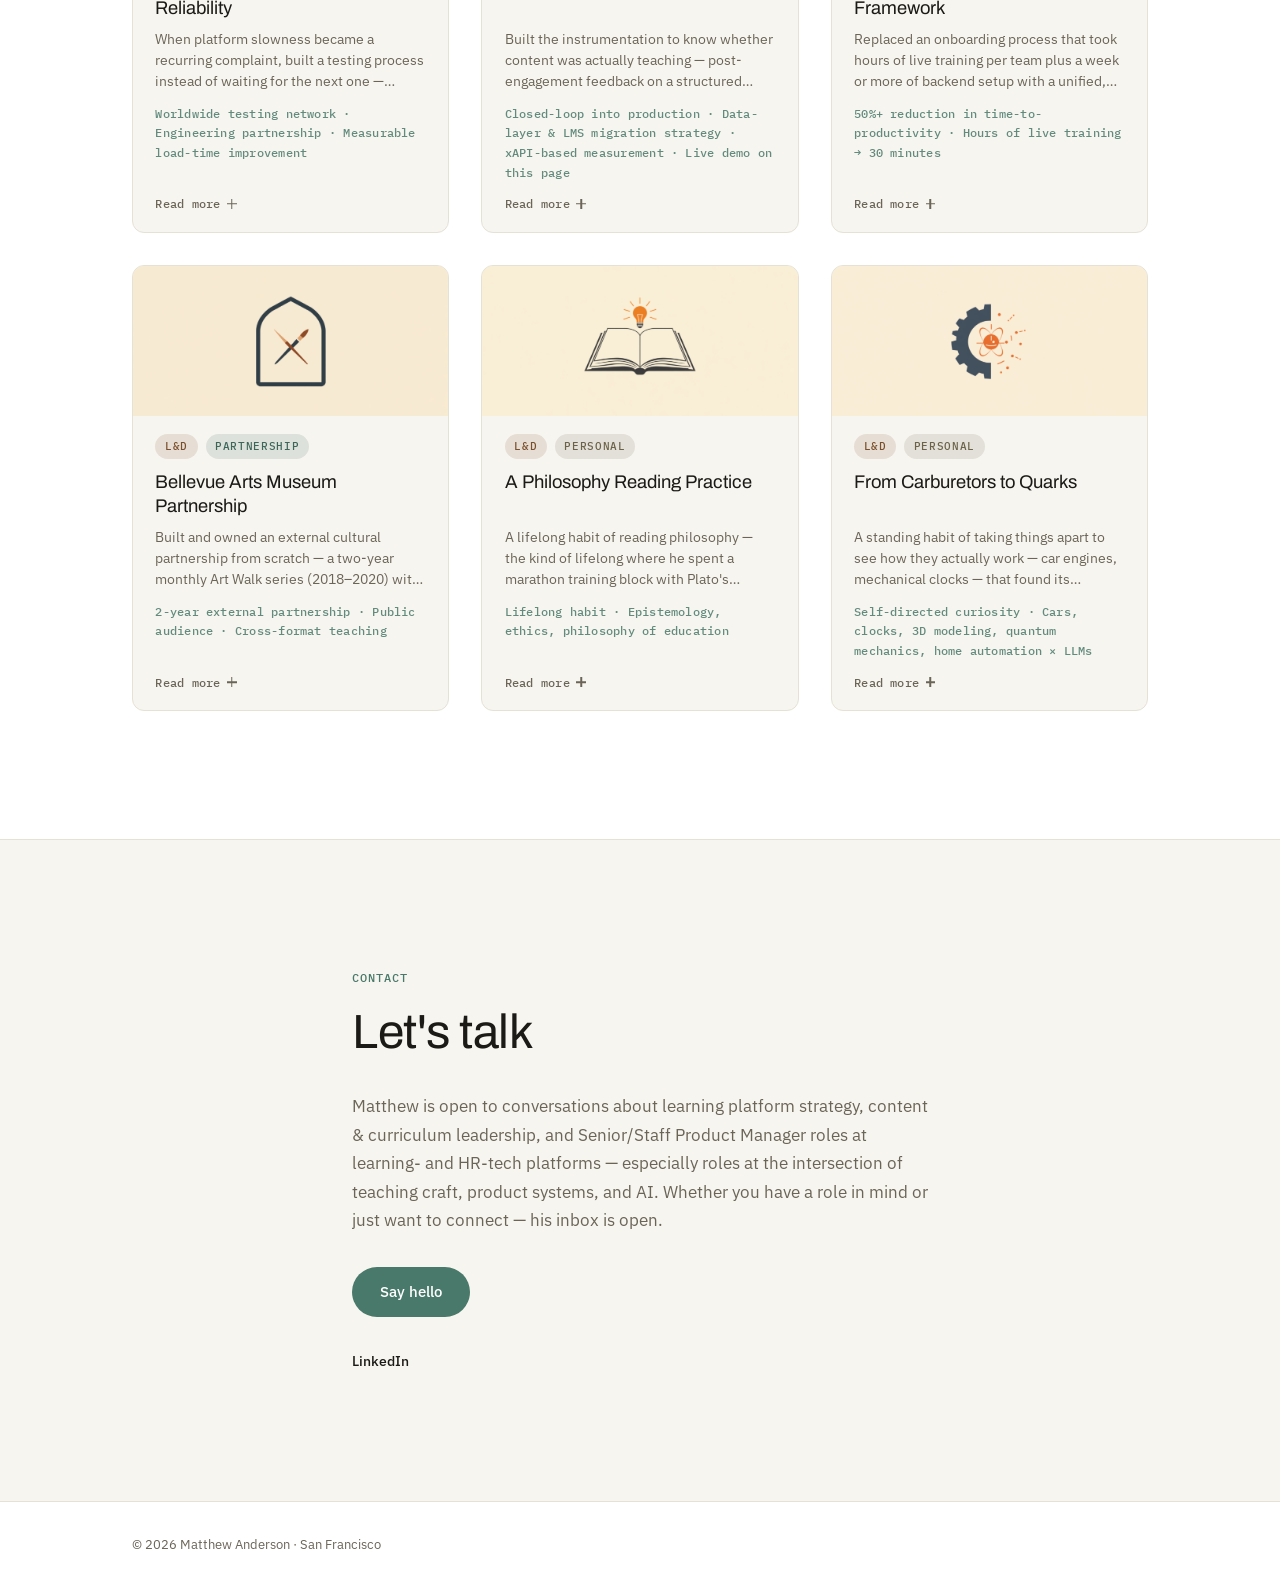
==== commit ef4e4995: "Default theme to system light/dark preference Previously always defaulted to dark regardless of the " ====
--- a/index.html
+++ b/index.html
@@ -11,11 +11,15 @@
   <link href="https://fonts.googleapis.com/css2?family=Archivo:wght@400;700&family=IBM+Plex+Sans:wght@400;500&family=IBM+Plex+Mono:wght@500;600&display=swap" rel="stylesheet" />
   <link rel="stylesheet" href="css/style.css" />
   <script>
-    // Blocking, before first paint — avoids a flash of the wrong theme. Dark is
-    // the default; only switches to light if the visitor has explicitly chosen it before.
+    // Blocking, before first paint — avoids a flash of the wrong theme. Defaults
+    // to the visitor's system preference; an explicit toggle choice (saved to
+    // localStorage) always overrides it on future visits.
     (function () {
       var saved = localStorage.getItem('theme');
-      if (saved === 'light') document.documentElement.setAttribute('data-theme', 'light');
+      var wantsLight = saved
+        ? saved === 'light'
+        : window.matchMedia && window.matchMedia('(prefers-color-scheme: light)').matches;
+      if (wantsLight) document.documentElement.setAttribute('data-theme', 'light');
     })();
   </script>
 </head>
--- a/css/style.css
+++ b/css/style.css
@@ -1,6 +1,8 @@
 /* ─── Custom properties ────────────────────────────────────── */
-/* Confidence Interval: dark is the default (matches the Adaptive Tutor's own
-   visual language — inference shown honestly, confidence never overstated).
+/* Confidence Interval: :root defines the dark palette (matches the Adaptive
+   Tutor's own visual language — inference shown honestly, confidence never
+   overstated); [data-theme="light"] below overrides it. Which one a visitor
+   sees defaults to their system preference, unless they've toggled manually.
    Both modes are WCAG AA-verified, not eyeballed — see design-explorer notes. */
 :root {
   --color-bg:           #000000;
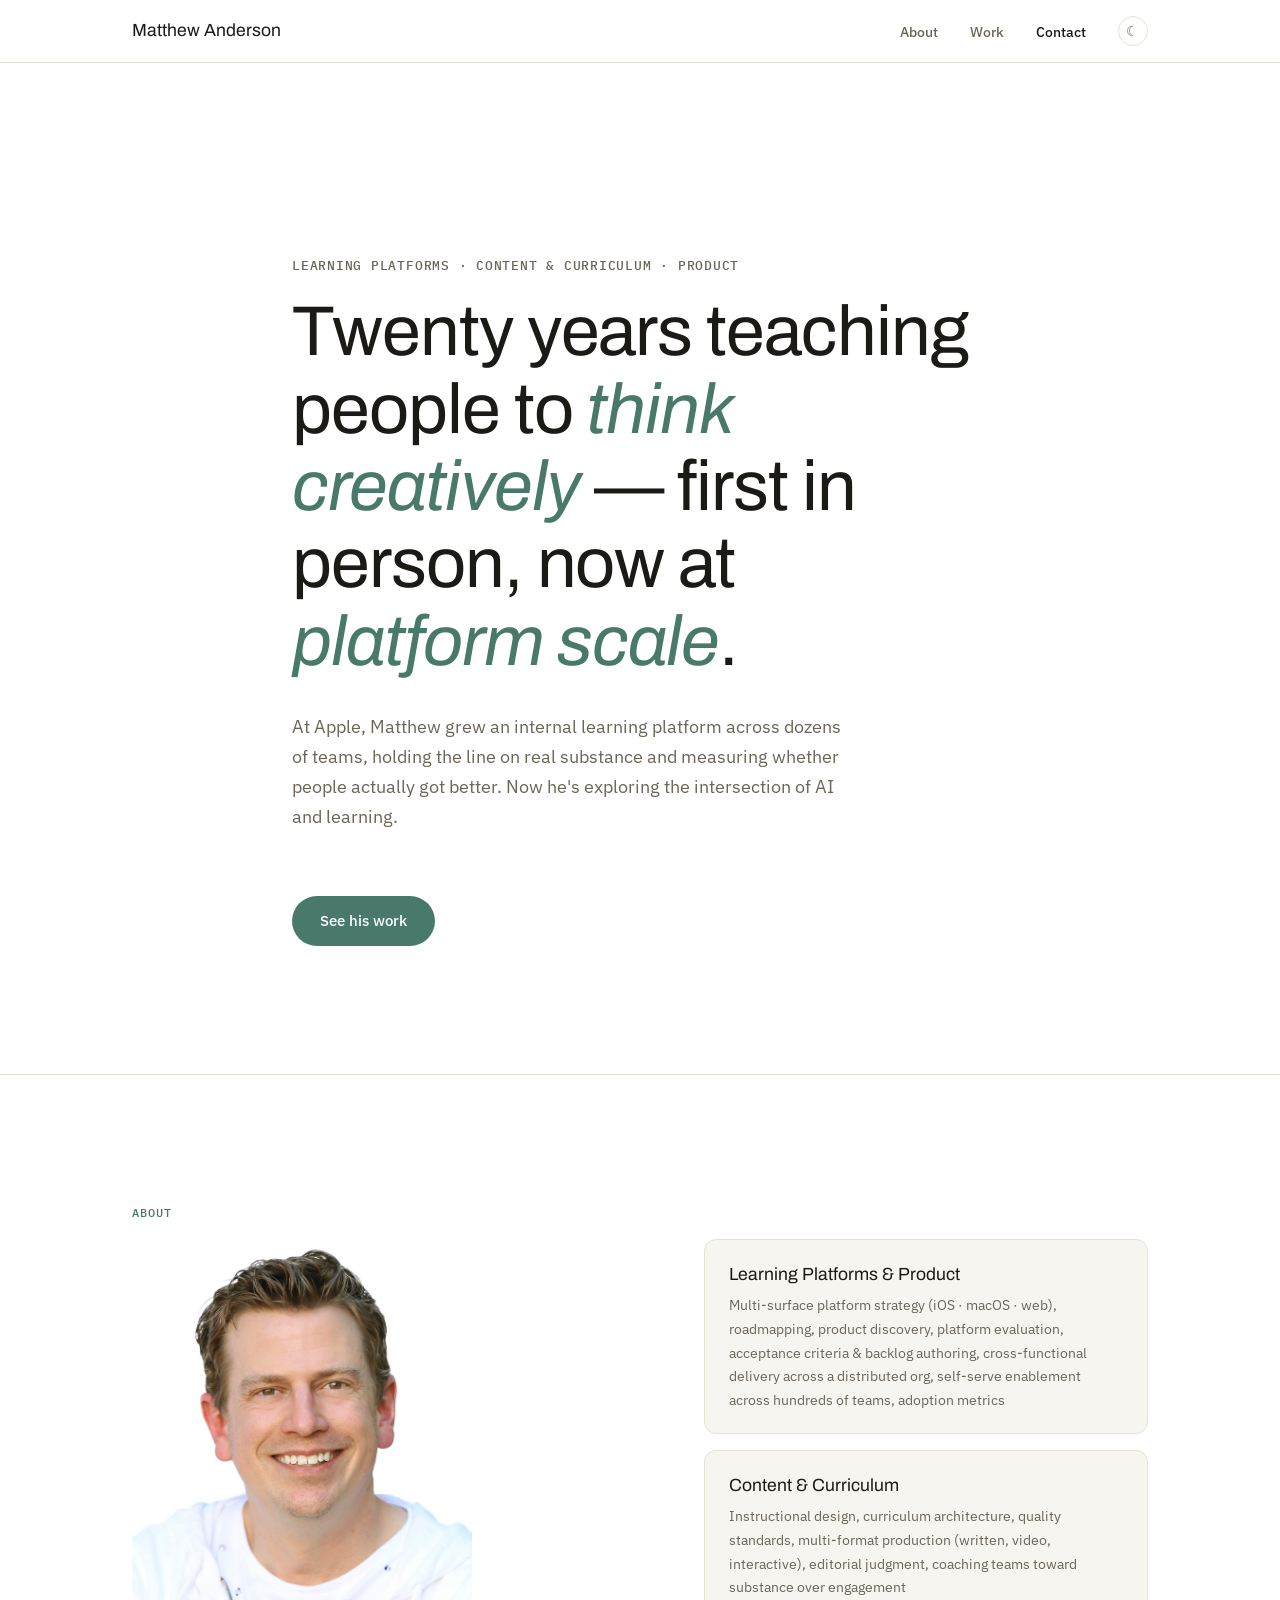
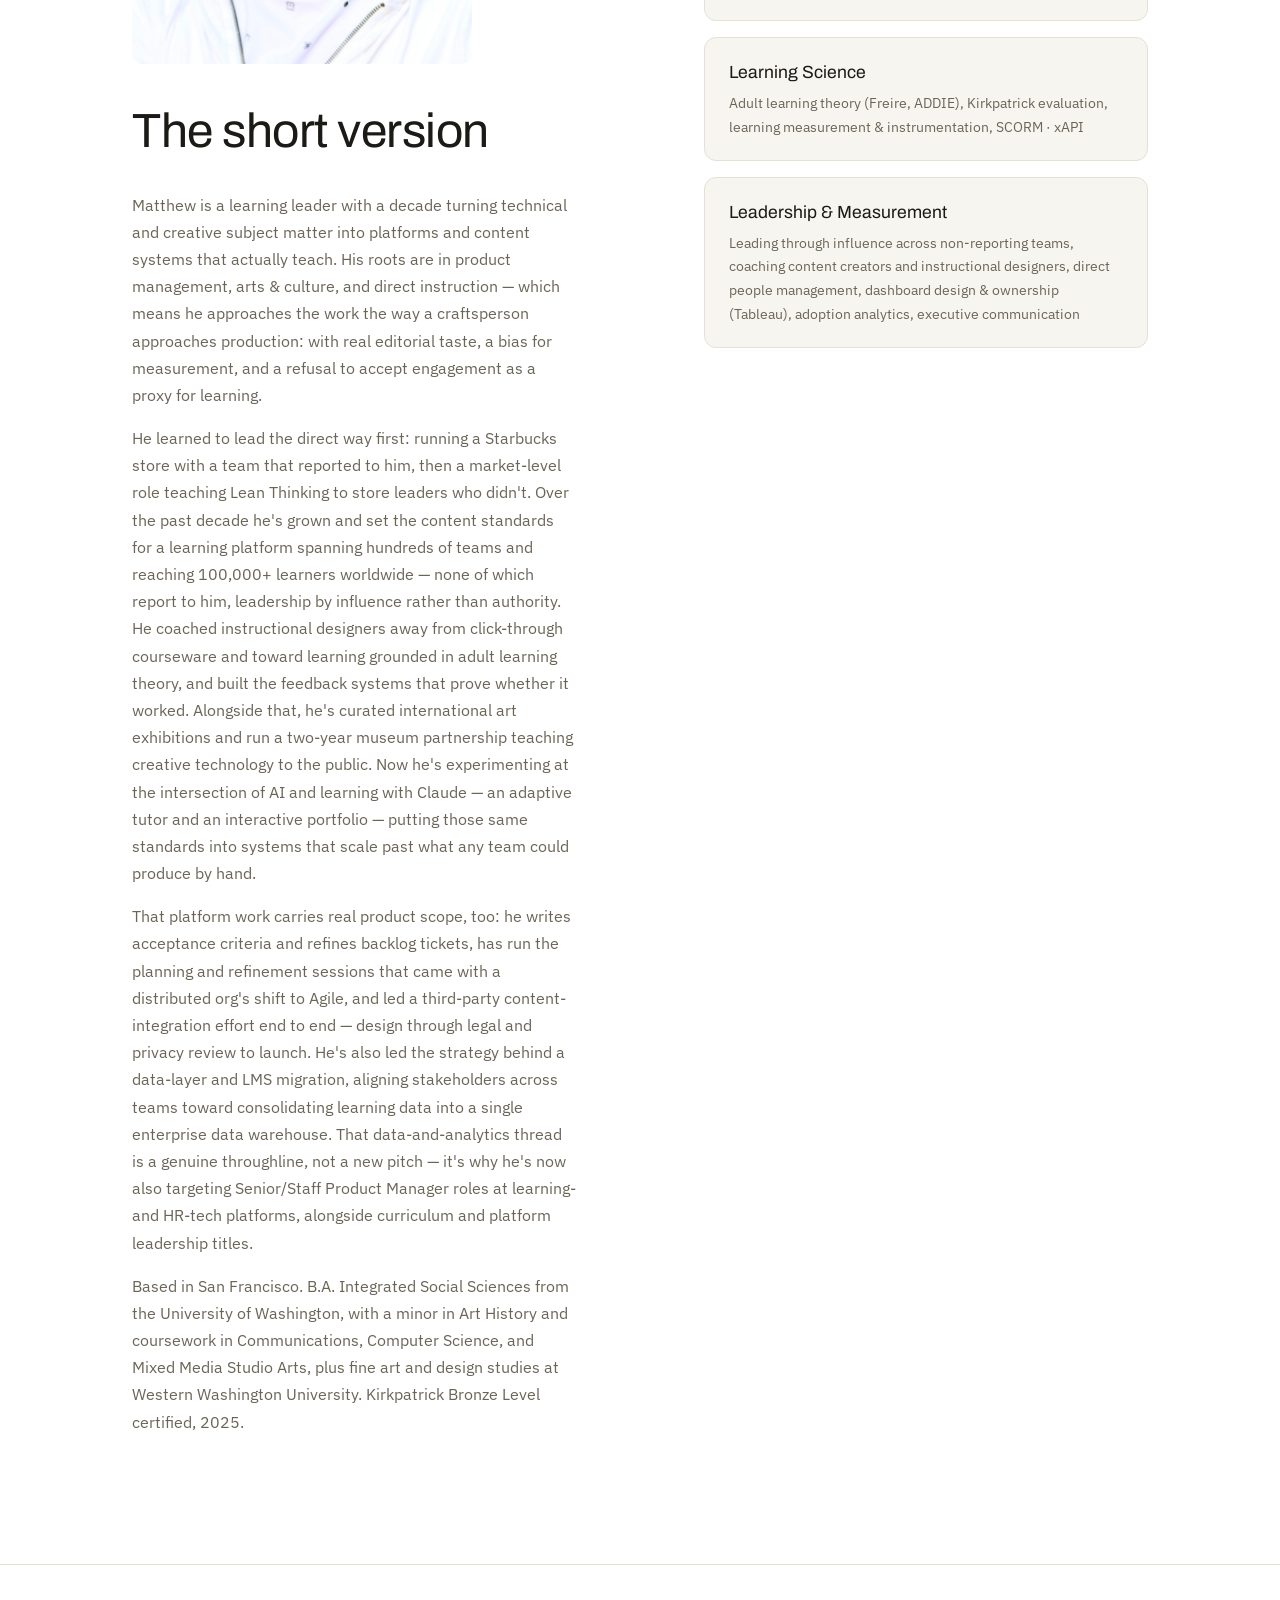
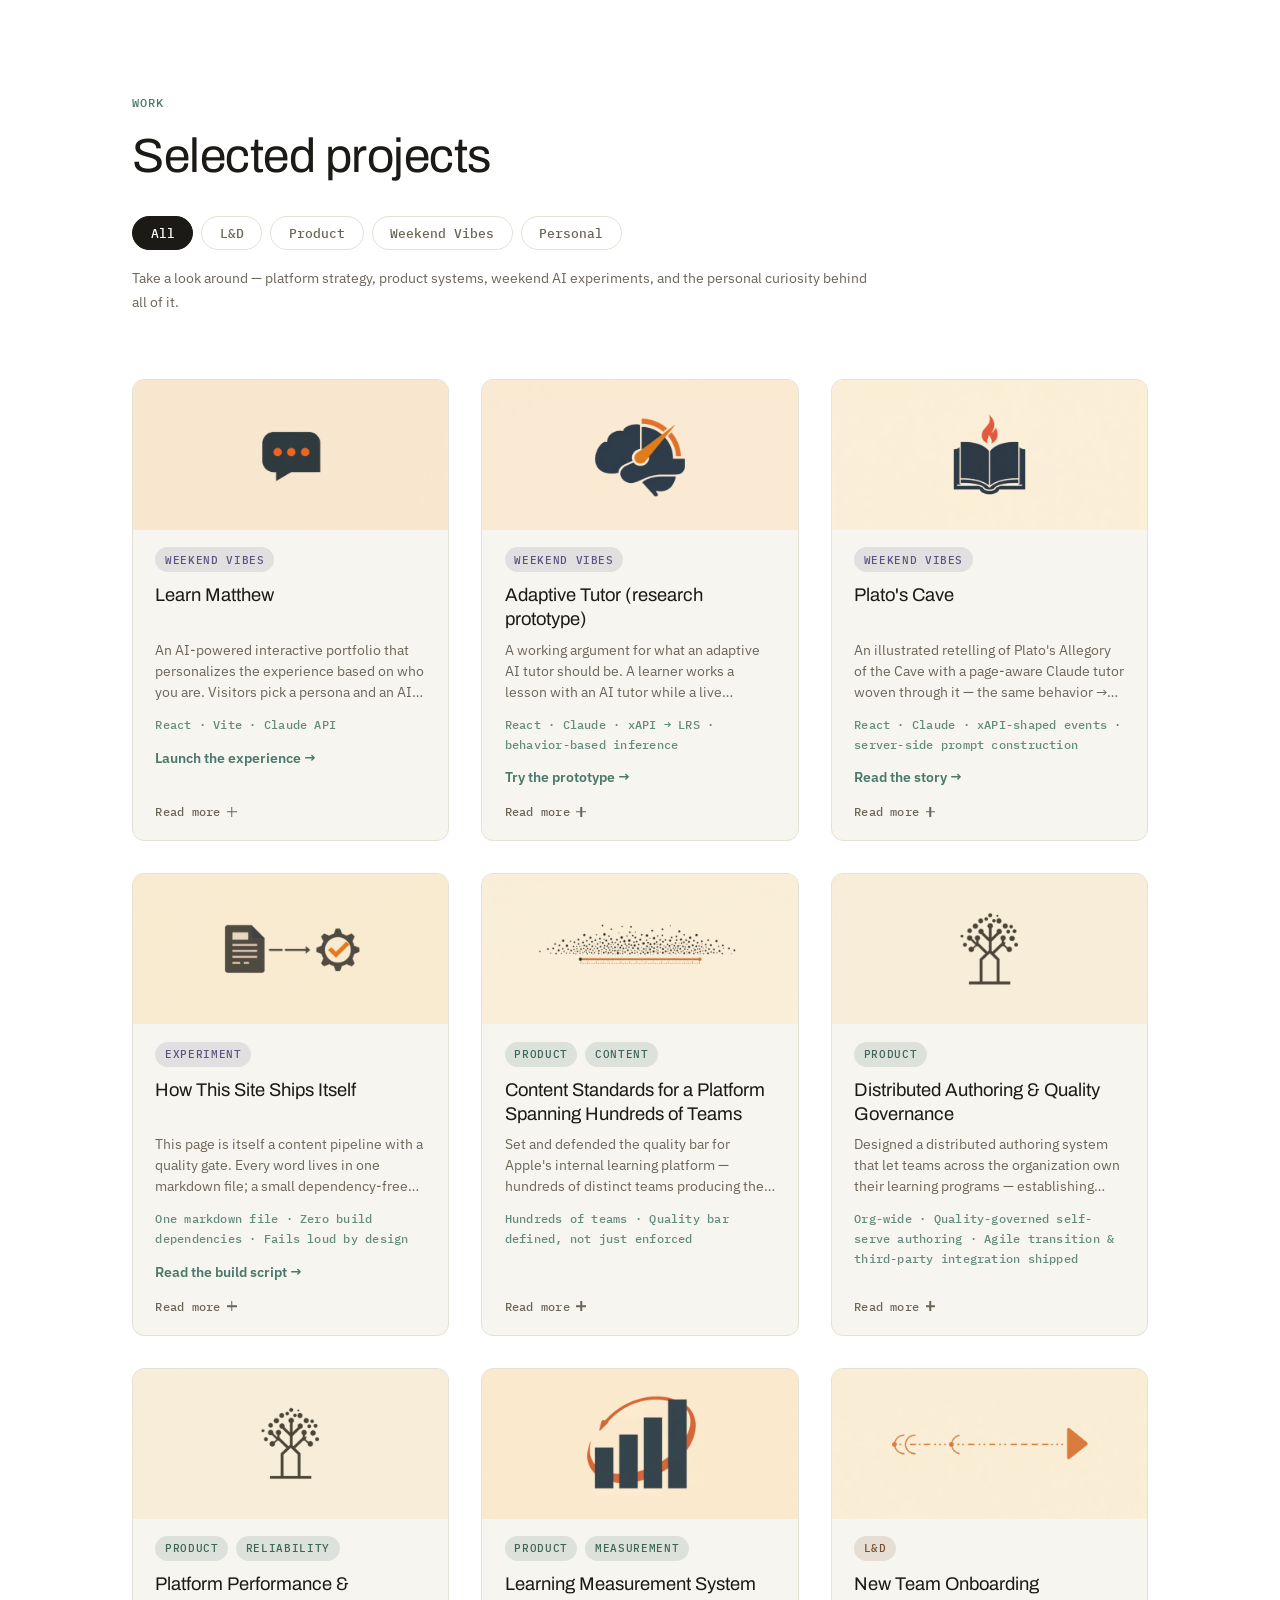
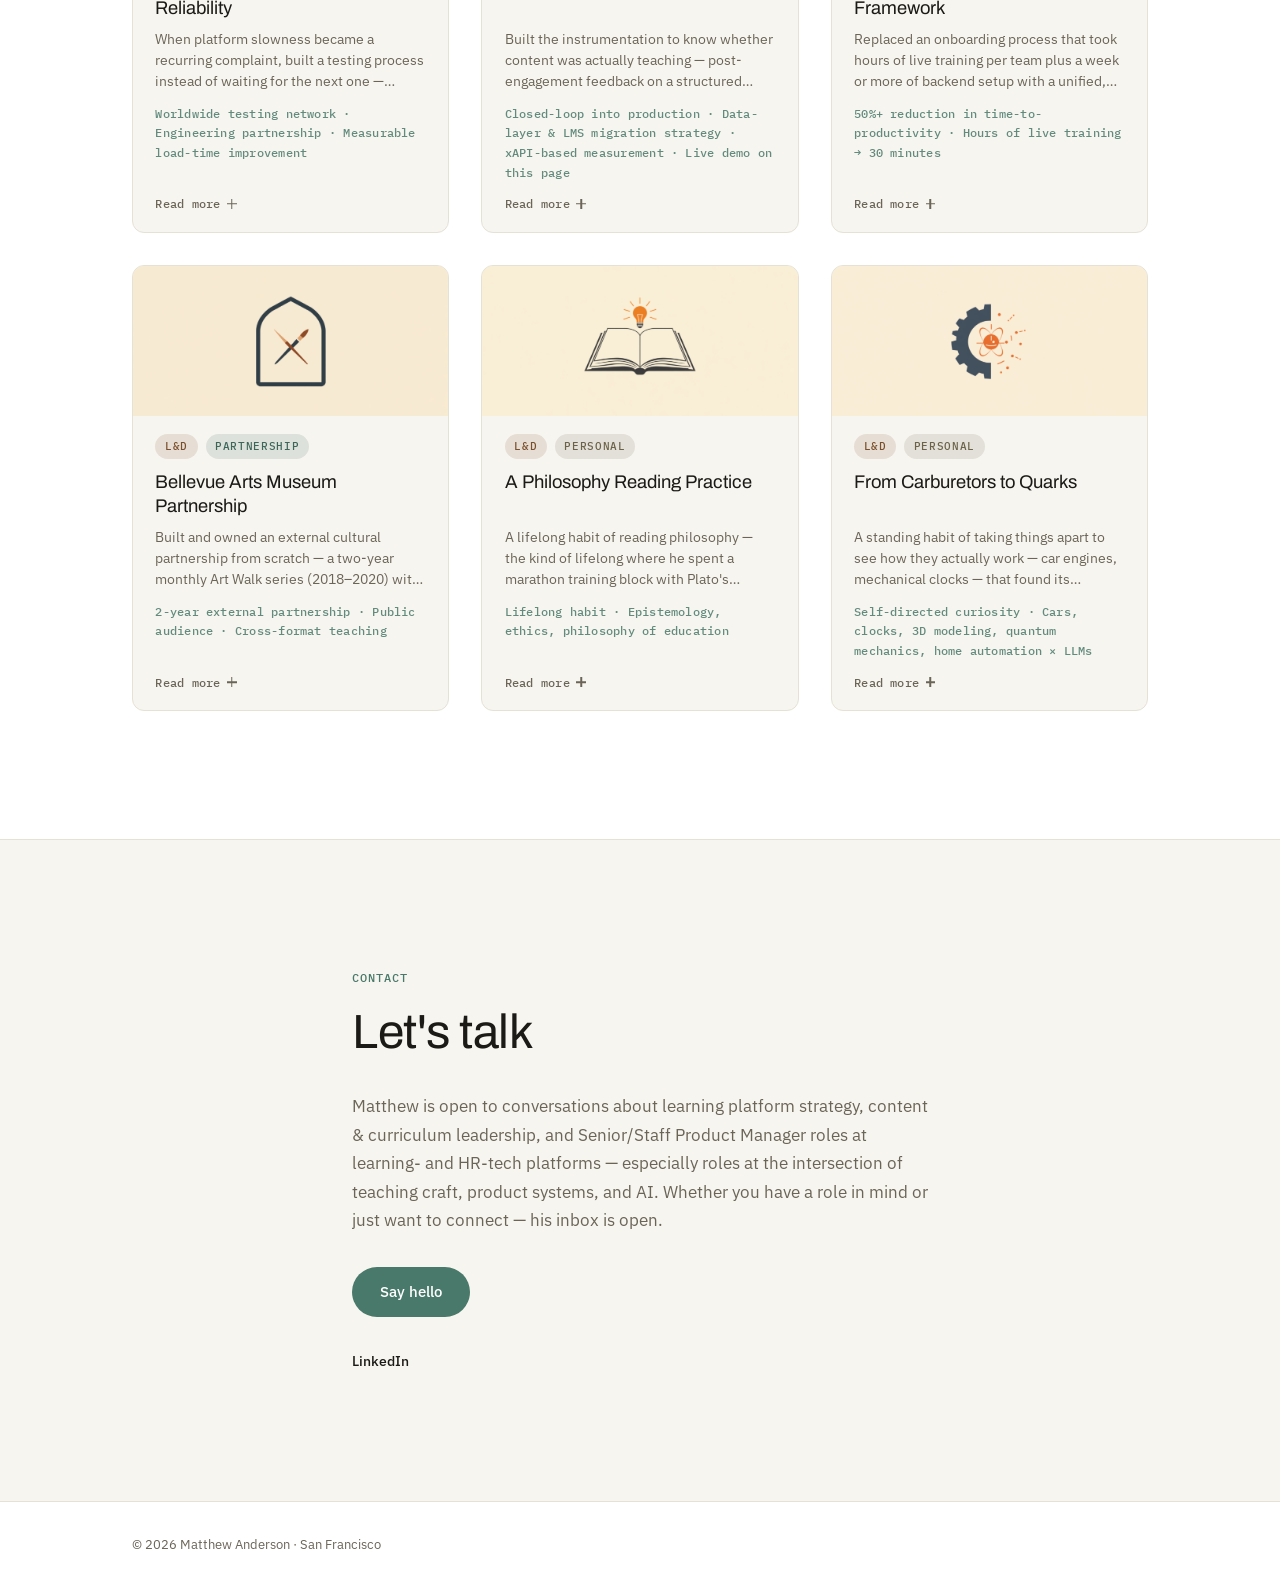
==== commit 82bea9b3: "Expand live insights widget; retitle team scale as "hundreds of teams" Adds deep-dive count, outboun" ====
--- a/index.html
+++ b/index.html
@@ -65,14 +65,14 @@
             </div>
             <h2 id="about-heading" class="section-heading">The short version</h2>
             <p>Matthew is a learning leader with a decade turning technical and creative subject matter into platforms and content systems that actually teach. His roots are in product management, arts &amp; culture, and direct instruction — which means he approaches the work the way a craftsperson approaches production: with real editorial taste, a bias for measurement, and a refusal to accept engagement as a proxy for learning.</p>
-            <p>He learned to lead the direct way first: running a Starbucks store with a team that reported to him, then a market-level role teaching Lean Thinking to store leaders who didn't. Over the past decade he's grown and set the content standards for a 145+ team learning platform reaching 100,000+ learners worldwide — none of which report to him, leadership by influence rather than authority. He coached instructional designers away from click-through courseware and toward learning grounded in adult learning theory, and built the feedback systems that prove whether it worked. Alongside that, he's curated international art exhibitions and run a two-year museum partnership teaching creative technology to the public. Now he's experimenting at the intersection of AI and learning with Claude — an adaptive tutor and an interactive portfolio — putting those same standards into systems that scale past what any team could produce by hand.</p>
+            <p>He learned to lead the direct way first: running a Starbucks store with a team that reported to him, then a market-level role teaching Lean Thinking to store leaders who didn't. Over the past decade he's grown and set the content standards for a learning platform spanning hundreds of teams and reaching 100,000+ learners worldwide — none of which report to him, leadership by influence rather than authority. He coached instructional designers away from click-through courseware and toward learning grounded in adult learning theory, and built the feedback systems that prove whether it worked. Alongside that, he's curated international art exhibitions and run a two-year museum partnership teaching creative technology to the public. Now he's experimenting at the intersection of AI and learning with Claude — an adaptive tutor and an interactive portfolio — putting those same standards into systems that scale past what any team could produce by hand.</p>
             <p>That platform work carries real product scope, too: he writes acceptance criteria and refines backlog tickets, has run the planning and refinement sessions that came with a distributed org's shift to Agile, and led a third-party content-integration effort end to end — design through legal and privacy review to launch. He's also led the strategy behind a data-layer and LMS migration, aligning stakeholders across teams toward consolidating learning data into a single enterprise data warehouse. That data-and-analytics thread is a genuine throughline, not a new pitch — it's why he's now also targeting Senior/Staff Product Manager roles at learning- and HR-tech platforms, alongside curriculum and platform leadership titles.</p>
             <p>Based in San Francisco. B.A. Integrated Social Sciences from the University of Washington, with a minor in Art History and coursework in Communications, Computer Science, and Mixed Media Studio Arts, plus fine art and design studies at Western Washington University. Kirkpatrick Bronze Level certified, 2025.</p>
           </div>
           <div class="about-skills">
             <div class="skill-card">
               <h3>Learning Platforms &amp; Product</h3>
-              <p>Multi-surface platform strategy (iOS · macOS · web), roadmapping, product discovery, platform evaluation, acceptance criteria &amp; backlog authoring, cross-functional delivery across a distributed org, self-serve enablement across 145+ teams, adoption metrics</p>
+              <p>Multi-surface platform strategy (iOS · macOS · web), roadmapping, product discovery, platform evaluation, acceptance criteria &amp; backlog authoring, cross-functional delivery across a distributed org, self-serve enablement across hundreds of teams, adoption metrics</p>
             </div>
             <div class="skill-card">
               <h3>Content &amp; Curriculum</h3>
@@ -206,9 +206,9 @@
                 <span class="tag tag--product">Product</span>
                 <span class="tag tag--product">Content</span>
               </div>
-              <h3 class="project-title">Content Standards for a 145+ Team Platform</h3>
-              <p class="project-desc">Set and defended the quality bar for Apple's internal learning platform — 145+ distinct teams producing their own learning. Defined what "great" meant precisely enough that teams could hit it without him in the room, and coached instructional designers away from click-through, compliance-style courseware toward learning grounded in adult learning theory.</p>
-              <span class="project-stat">145+ teams · Quality bar defined, not just enforced</span>
+              <h3 class="project-title">Content Standards for a Platform Spanning Hundreds of Teams</h3>
+              <p class="project-desc">Set and defended the quality bar for Apple's internal learning platform — hundreds of distinct teams producing their own learning. Defined what "great" meant precisely enough that teams could hit it without him in the room, and coached instructional designers away from click-through, compliance-style courseware toward learning grounded in adult learning theory.</p>
+              <span class="project-stat">Hundreds of teams · Quality bar defined, not just enforced</span>
               <button class="project-toggle" type="button" aria-haspopup="dialog">
                 <span class="project-toggle-label">Read more</span>
                 <span class="project-toggle-icon" aria-hidden="true"></span>
--- a/css/style.css
+++ b/css/style.css
@@ -733,6 +733,33 @@
   color: var(--color-muted);
 }
 
+.insights-highlight {
+  background: var(--color-surface);
+  border: 1px solid var(--color-border);
+  border-radius: var(--radius-md);
+  padding: var(--space-md);
+}
+
+.insights-highlight-value {
+  display: flex;
+  align-items: baseline;
+  justify-content: space-between;
+  gap: var(--space-sm);
+  font-family: var(--font-display);
+  font-size: 1.1rem;
+  color: var(--color-text);
+}
+
+.insights-highlight-value em {
+  font-style: normal;
+  font-weight: 600;
+  font-family: var(--font-mono);
+  font-size: 0.75rem;
+  letter-spacing: 0.02em;
+  color: var(--color-accent);
+  white-space: nowrap;
+}
+
 .insights-topics {
   background: var(--color-surface);
   border: 1px solid var(--color-border);
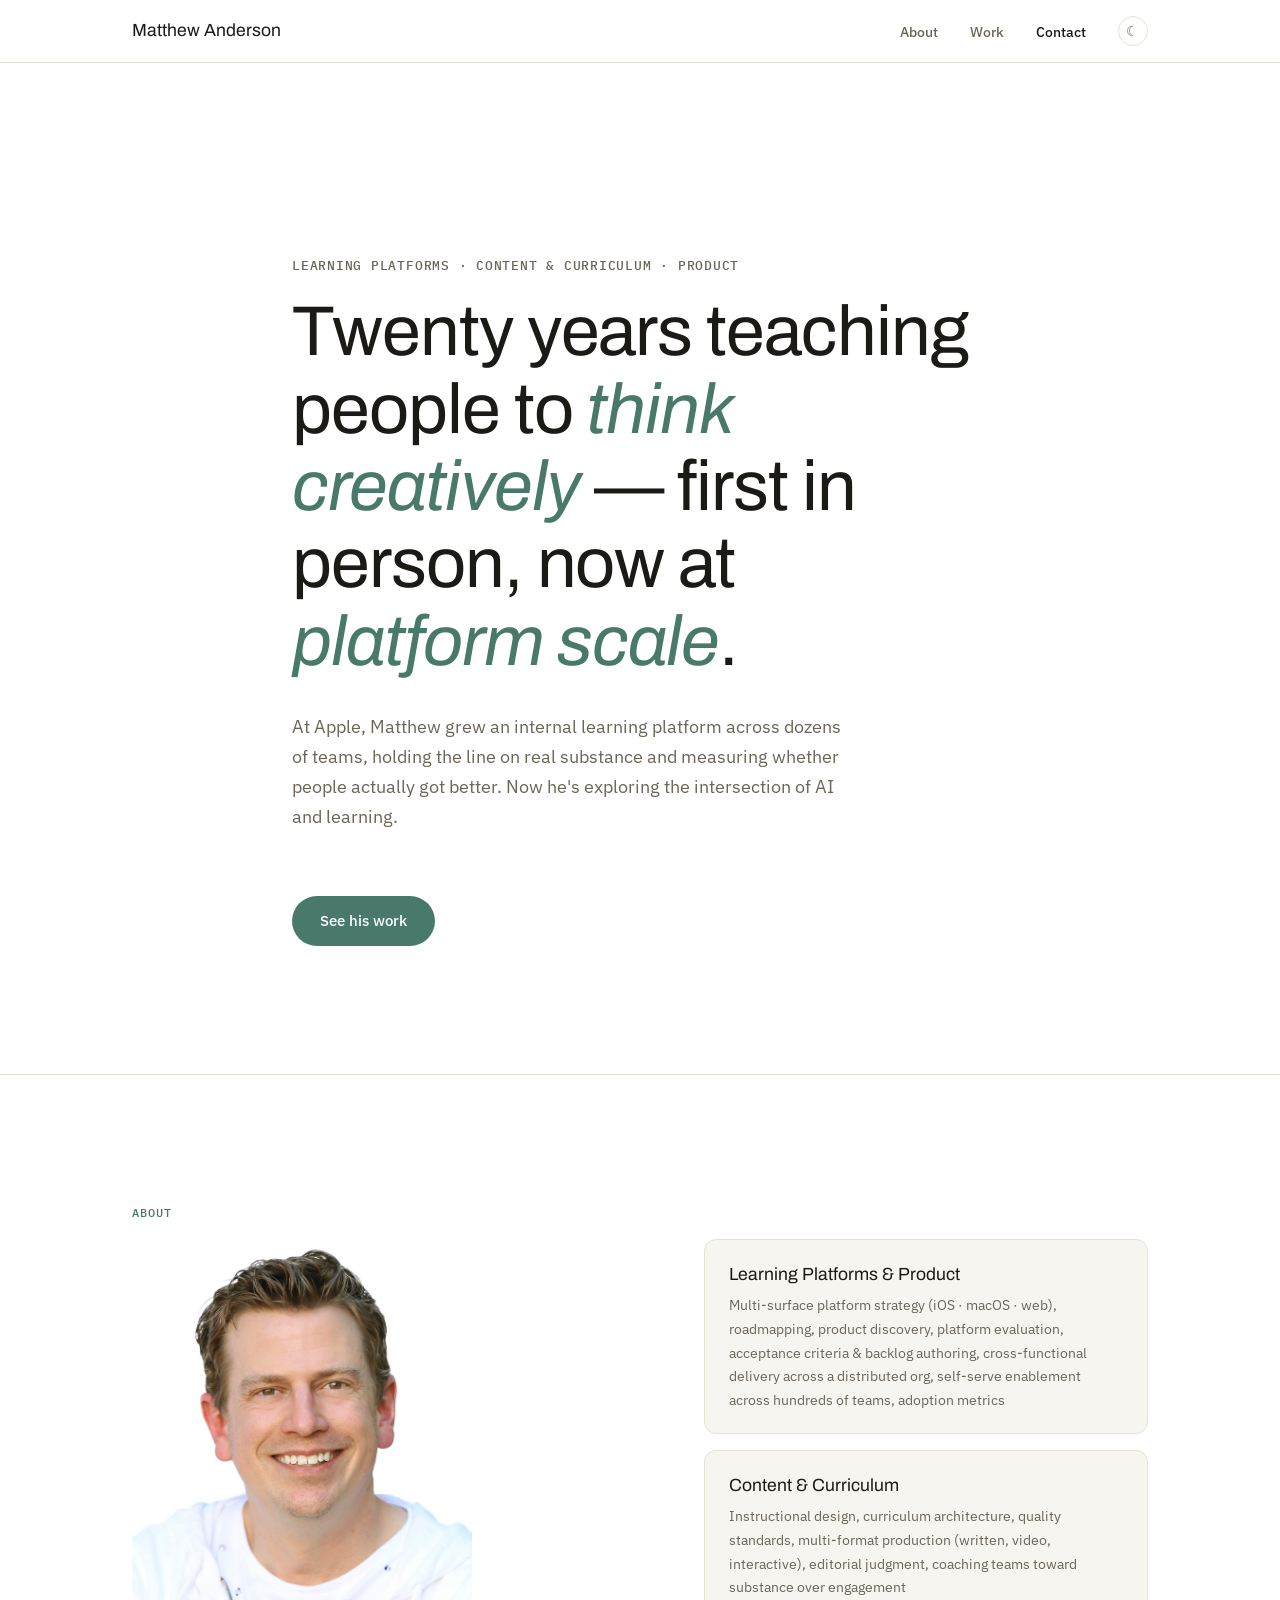
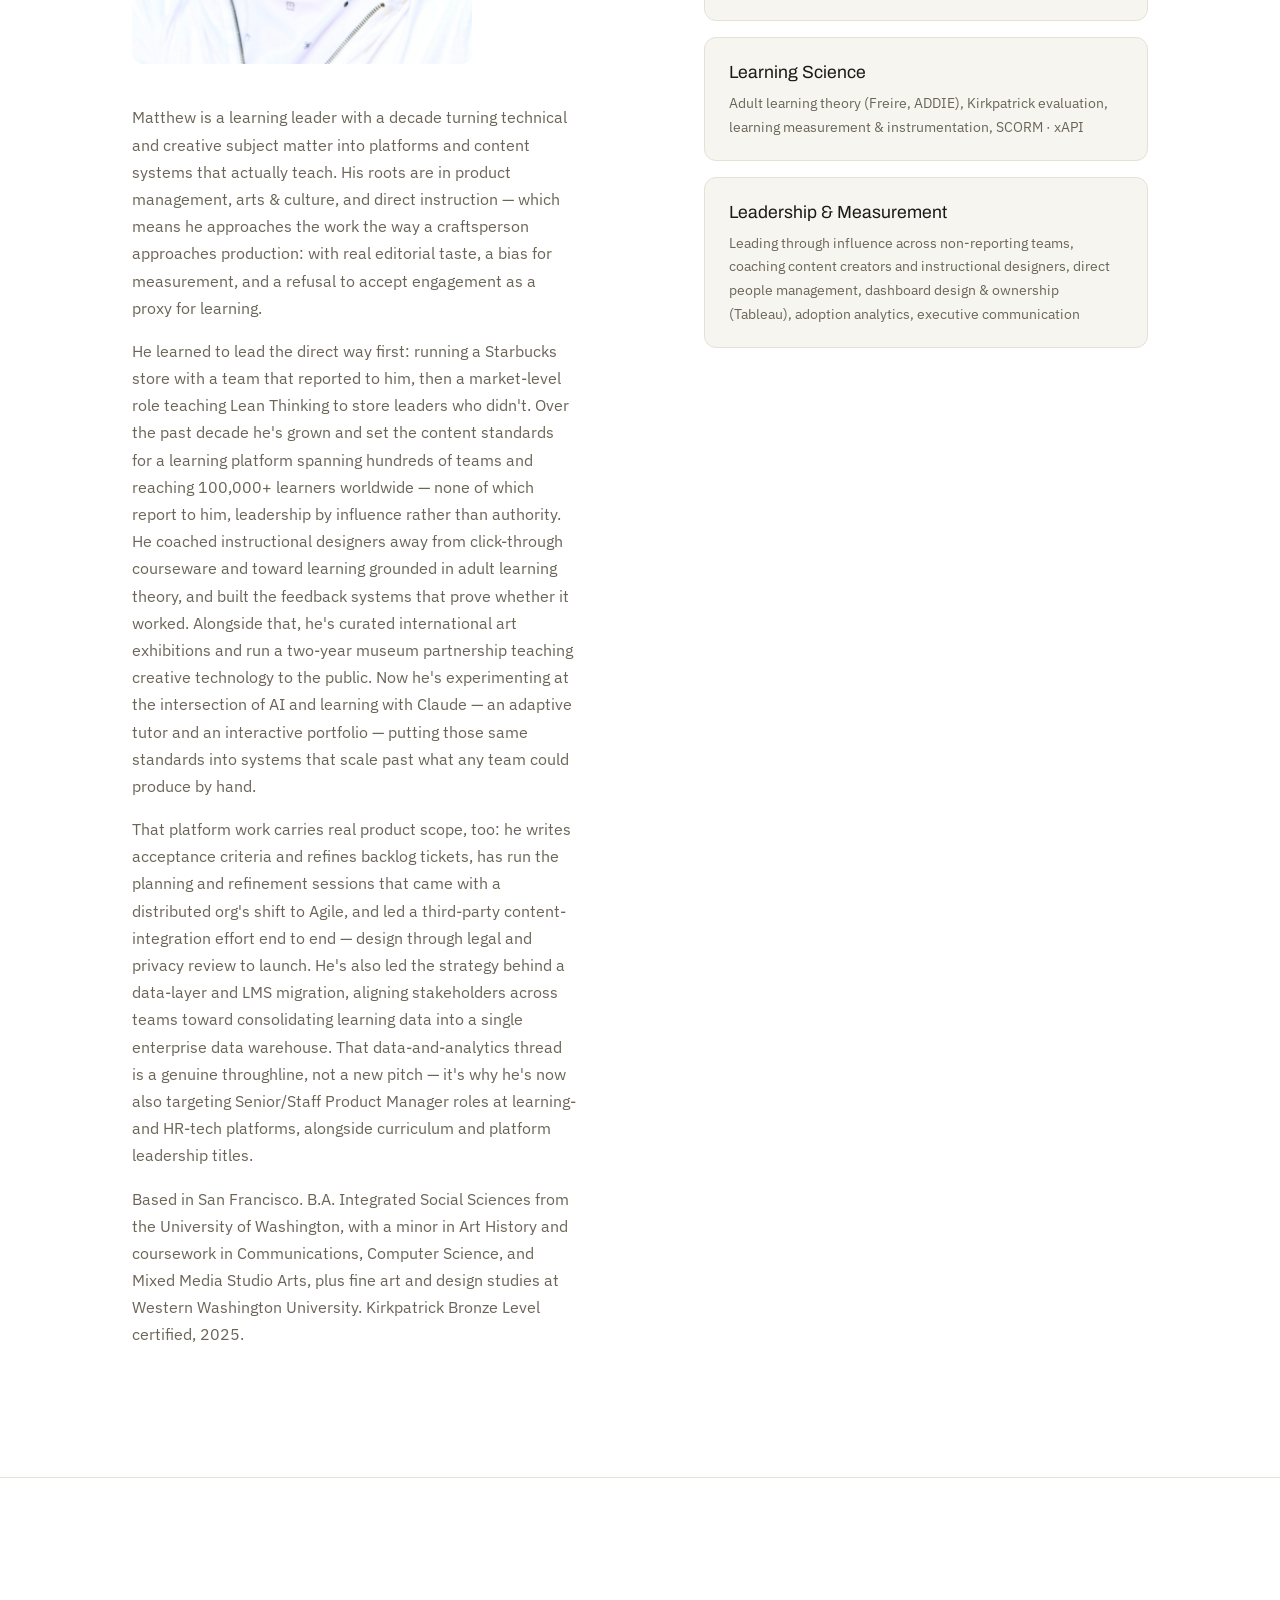
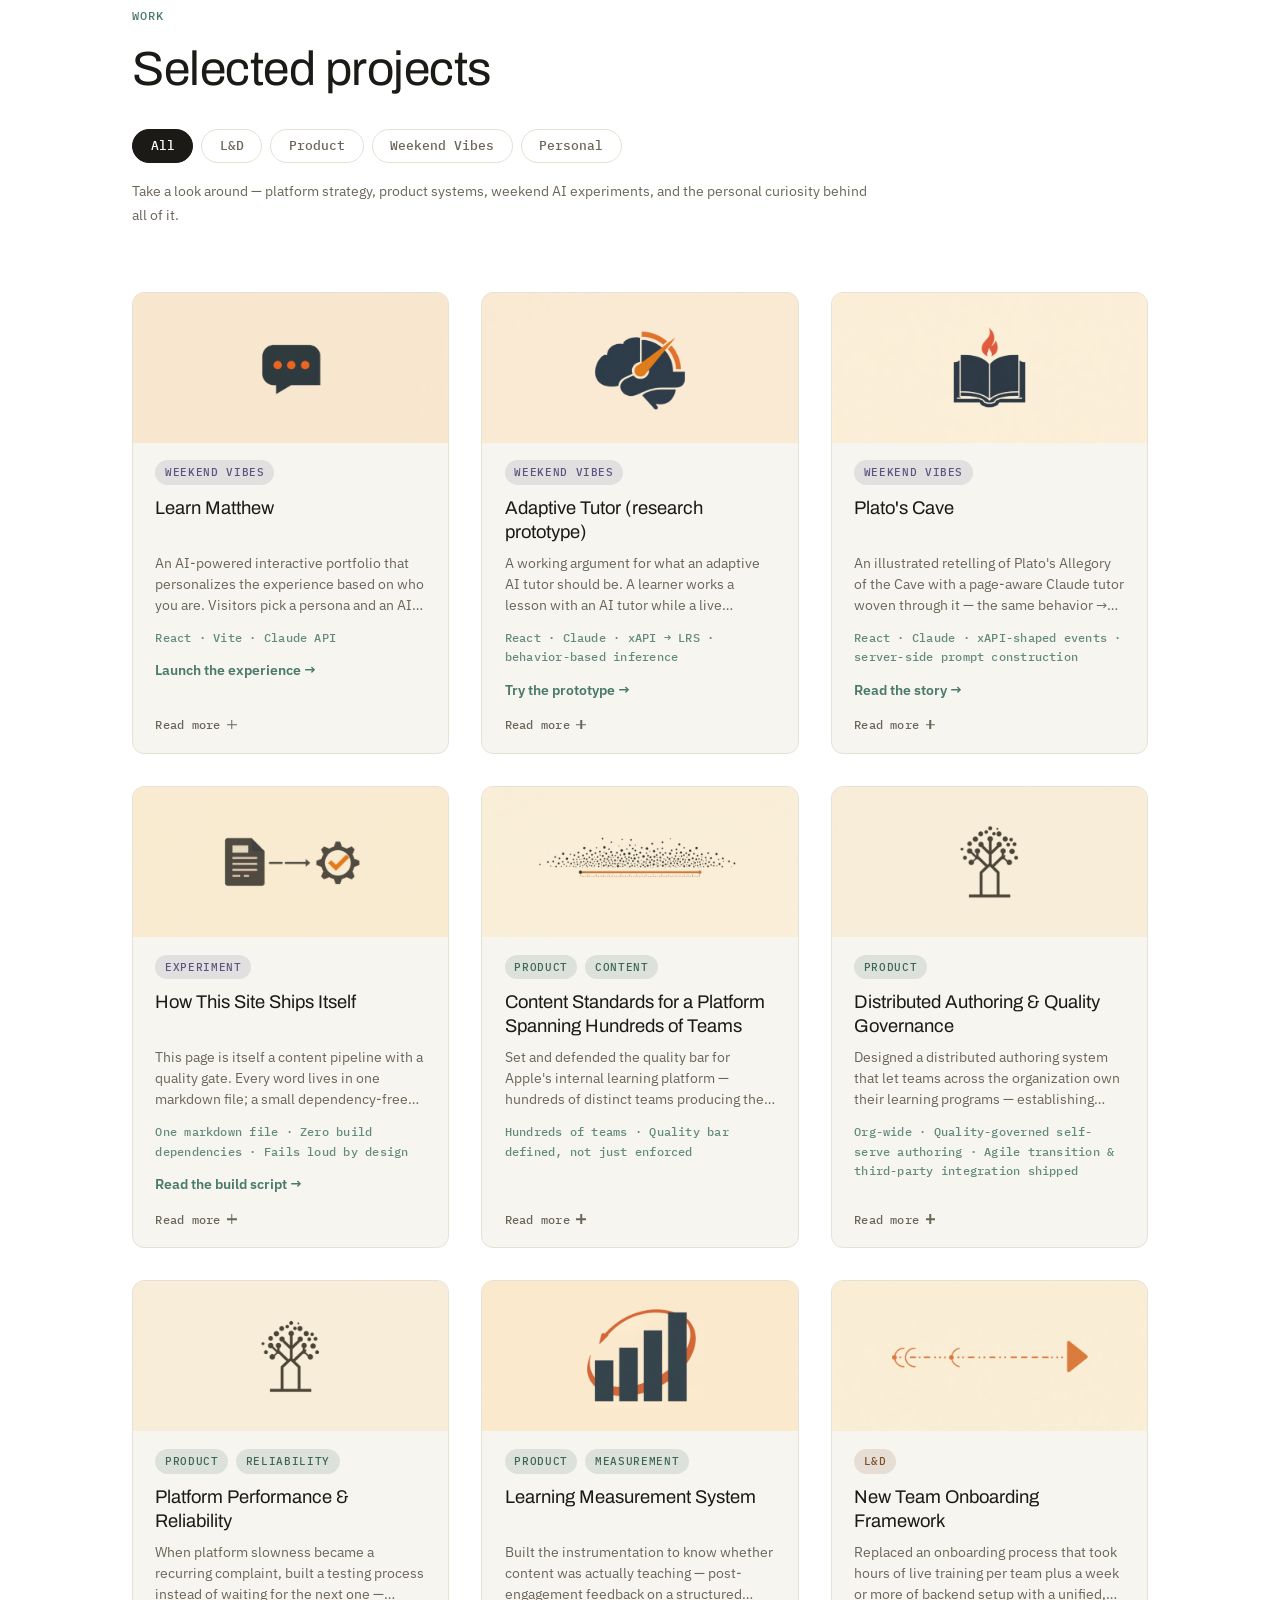
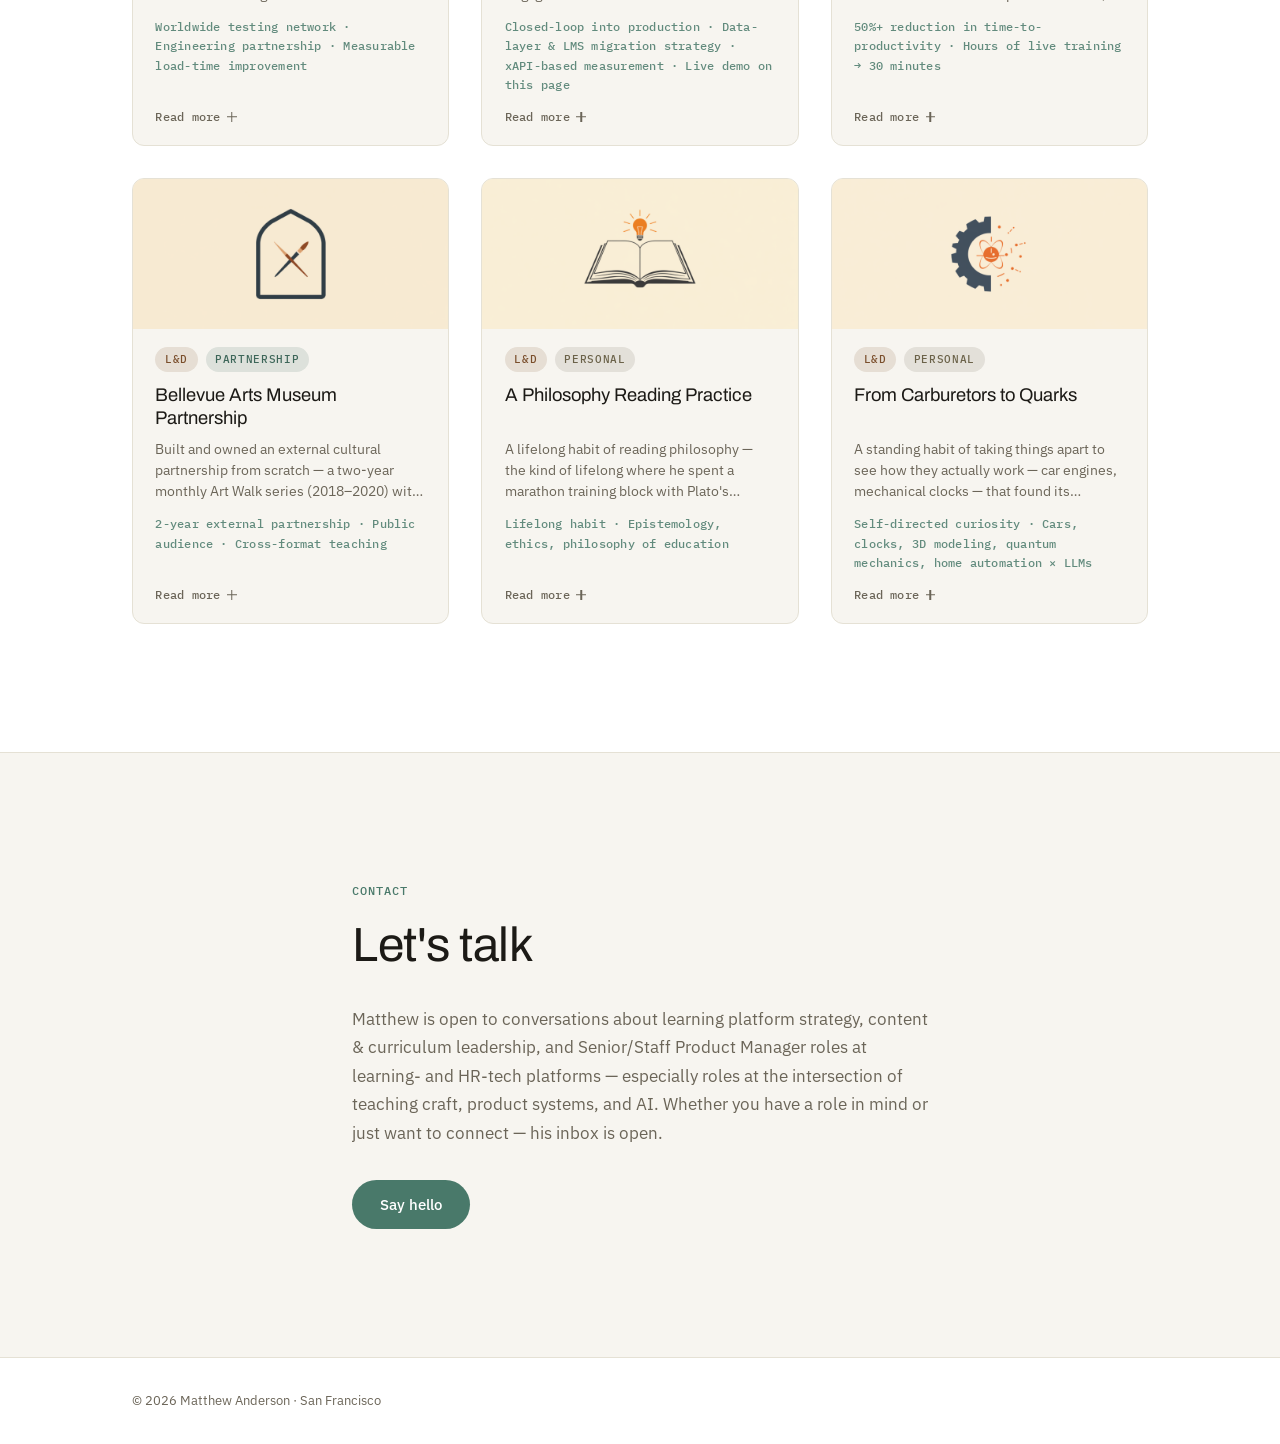
==== commit d821f62a: "Remove "The short version" heading and LinkedIn link Drops the redundant About subheading (the secti" ====
--- a/index.html
+++ b/index.html
@@ -57,13 +57,12 @@
     <!-- ABOUT -->
     <section id="about" class="about" aria-labelledby="about-heading">
       <div class="container">
-        <div class="section-label">About</div>
+        <div id="about-heading" class="section-label">About</div>
         <div class="about-grid">
           <div class="about-bio">
             <div class="about-photo-wrap">
               <img src="images/headshot.jpg" alt="Matthew Anderson" class="about-photo" />
             </div>
-            <h2 id="about-heading" class="section-heading">The short version</h2>
             <p>Matthew is a learning leader with a decade turning technical and creative subject matter into platforms and content systems that actually teach. His roots are in product management, arts &amp; culture, and direct instruction — which means he approaches the work the way a craftsperson approaches production: with real editorial taste, a bias for measurement, and a refusal to accept engagement as a proxy for learning.</p>
             <p>He learned to lead the direct way first: running a Starbucks store with a team that reported to him, then a market-level role teaching Lean Thinking to store leaders who didn't. Over the past decade he's grown and set the content standards for a learning platform spanning hundreds of teams and reaching 100,000+ learners worldwide — none of which report to him, leadership by influence rather than authority. He coached instructional designers away from click-through courseware and toward learning grounded in adult learning theory, and built the feedback systems that prove whether it worked. Alongside that, he's curated international art exhibitions and run a two-year museum partnership teaching creative technology to the public. Now he's experimenting at the intersection of AI and learning with Claude — an adaptive tutor and an interactive portfolio — putting those same standards into systems that scale past what any team could produce by hand.</p>
             <p>That platform work carries real product scope, too: he writes acceptance criteria and refines backlog tickets, has run the planning and refinement sessions that came with a distributed org's shift to Agile, and led a third-party content-integration effort end to end — design through legal and privacy review to launch. He's also led the strategy behind a data-layer and LMS migration, aligning stakeholders across teams toward consolidating learning data into a single enterprise data warehouse. That data-and-analytics thread is a genuine throughline, not a new pitch — it's why he's now also targeting Senior/Staff Product Manager roles at learning- and HR-tech platforms, alongside curriculum and platform leadership titles.</p>
@@ -396,9 +395,6 @@
           Matthew is open to conversations about learning platform strategy, content &amp; curriculum leadership, and Senior/Staff Product Manager roles at learning- and HR-tech platforms — especially roles at the intersection of teaching craft, product systems, and AI. Whether you have a role in mind or just want to connect — his inbox is open.
         </p>
         <a href="mailto:matthewsfo@gmail.com" class="btn">Say hello</a>
-        <div class="contact-links">
-          <a href="https://linkedin.com/in/picocat" target="_blank" rel="noopener noreferrer">LinkedIn</a>
-        </div>
       </div>
     </section>
 
--- a/css/style.css
+++ b/css/style.css
@@ -626,23 +626,6 @@
   margin-bottom: var(--space-md);
 }
 
-.contact-links {
-  display: flex;
-  align-items: center;
-  gap: 0.75rem;
-  margin-top: var(--space-md);
-  font-size: 0.9rem;
-  color: var(--color-muted);
-}
-
-.contact-links a {
-  font-weight: 500;
-  color: var(--color-text);
-  transition: color var(--transition);
-}
-
-.contact-links a:hover { color: var(--color-accent); }
-
 /* ─── Footer ─────────────────────────────────────────────────── */
 .footer {
   padding-block: var(--space-md);
